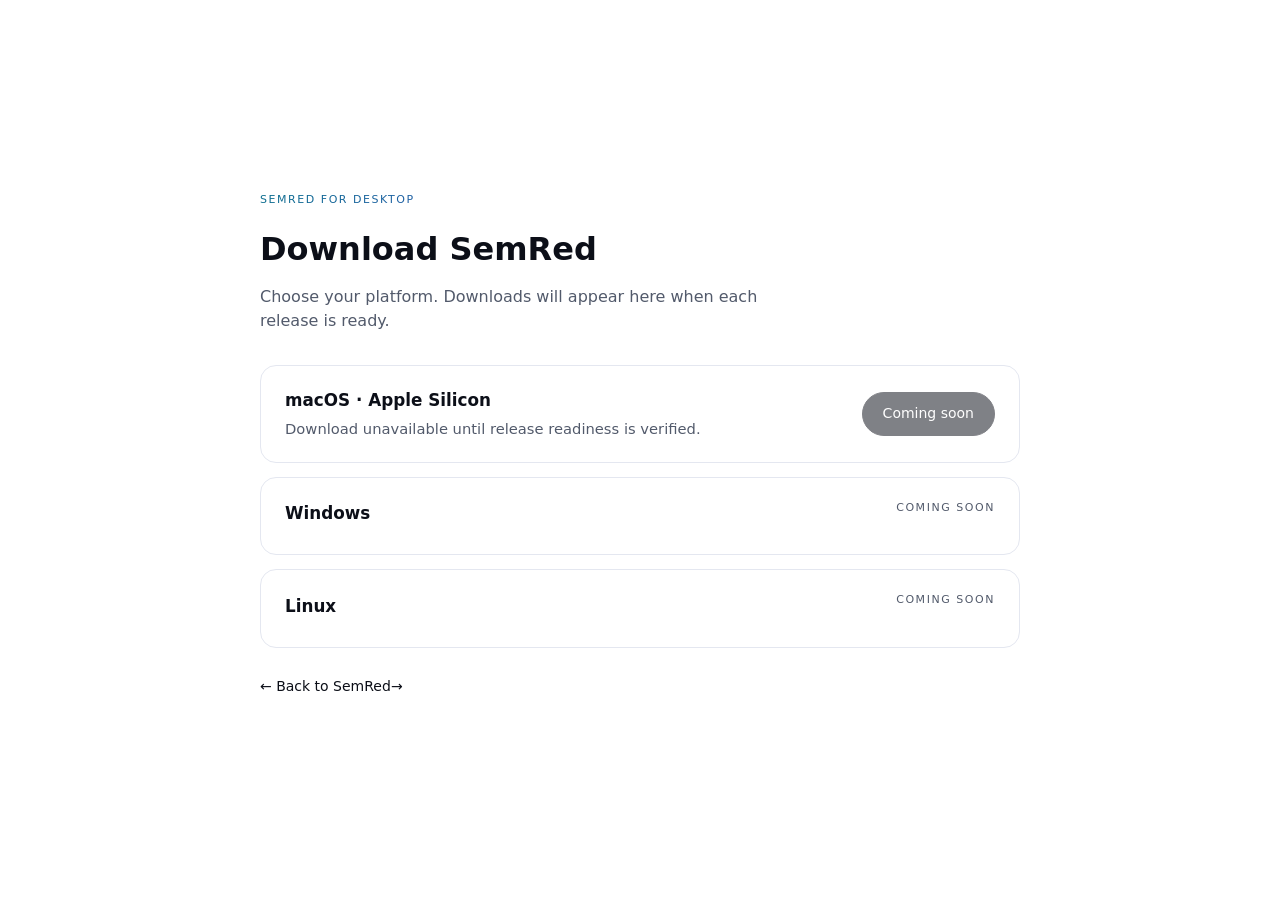
==== download/index.html @ 147dfde0 "site: publish SemRed marketing website" ====
<!DOCTYPE html>
<html lang="en">
<head>
  <meta charset="UTF-8" />
  <meta name="viewport" content="width=device-width, initial-scale=1.0" />
  <meta name="color-scheme" content="light dark" />
  <title>Download SemRed</title>
  <link href="../app.css?v=contour-2" rel="stylesheet" />
  <link href="../styles.css?v=contour-2" rel="stylesheet" />
  <link href="../motion.css?v=contour-1" rel="stylesheet" />
  <style>
    .download-main { min-height: 100vh; display: grid; place-items: center; padding: 64px 24px; }
    .download-wrap { width: min(100%, 760px); }
    .download-heading { margin-bottom: 32px; }
    .download-heading h1 { margin: 10px 0 12px; }
    .download-heading p { max-width: 560px; color: var(--mkt-text-muted); }
    .download-options { display: grid; gap: 14px; }
    .download-option { display: flex; align-items: center; justify-content: space-between; gap: 24px; padding: 22px 24px; border: 1px solid var(--mkt-border); border-radius: 16px; background: var(--mkt-surface); }
    .download-option h2 { margin: 0 0 5px; font-size: 1.05rem; }
    .download-option p { margin: 0; color: var(--mkt-text-muted); font-size: .92rem; }
    .download-option .btn-primary { flex: 0 0 auto; }
    .download-option .btn-primary:disabled { opacity: .52; cursor: not-allowed; transform: none; }
    .download-back { display: inline-block; margin-top: 28px; }
    @media (max-width: 560px) { .download-option { align-items: flex-start; flex-direction: column; gap: 16px; } }
  </style>
</head>
<body class="mkt">
  <main class="download-main">
    <div class="download-wrap">
      <header class="download-heading">
        <span class="eyebrow eyebrow-accent">SemRed for desktop</span>
        <h1>Download SemRed</h1>
        <p>Choose your platform. Downloads will appear here when each release is ready.</p>
      </header>
      <section class="download-options" aria-label="Available platforms">
        <article class="download-option">
          <div><h2>macOS · Apple Silicon</h2><p>Download unavailable until release readiness is verified.</p></div>
          <button class="btn-primary" type="button" disabled aria-disabled="true">Coming soon</button>
        </article>
        <article class="download-option">
          <div><h2>Windows</h2></div>
          <span class="eyebrow">Coming soon</span>
        </article>
        <article class="download-option">
          <div><h2>Linux</h2></div>
          <span class="eyebrow">Coming soon</span>
        </article>
      </section>
      <a class="download-back arrow-link" href="../">← Back to SemRed</a>
    </div>
  </main>
</body>
</html>
---- app.css ----
/* Semred shared foundation. Color literals belong only in these two token blocks. */
:root {
  color-scheme: light;
  --color-bg: #f6f7fb;
  --color-surface: #ffffff;
  --color-surface-muted: #f1f2f8;
  --color-surface-hover: #e8ebf3;
  --color-text: #171a24;
  --color-text-muted: #575f70;
  --color-border: #dadde8;
  --color-border-strong: #8890a1;
  --color-action: #14161f;
  --color-action-hover: #2c3140;
  --color-on-action: #ffffff;
  --color-solid-white: #fff;
  --color-focus: #2f55a6;
  --color-selection-bg: #e3ecfa;
  --color-clear: transparent;
  --color-overlay: rgb(17 20 25 / 55%);
  --layout-page-shadow: 0 5px 24px rgb(23 32 51 / 15%);
  --layout-placeholder-shadow: 0 1px 2px rgb(15 23 42 / 12%);
  --layout-selection-bg: rgb(47 85 166 / 20%);

  /* Brand red is reserved for the logo; red tones below mark sensitive/replaced text. */
  --color-brand-red: #e50914;
  --color-sensitive-text: #a31525;
  --color-sensitive-bg: #fff0f1;
  --color-sensitive-border: #e3a3ab;
  --color-redacted-text: #962737;
  --color-redacted-bg: #fbecef;
  --color-redacted-border: #d9a1ab;
  --color-safe-text: #216444;
  --color-safe-bg: #edf7f0;
  --color-safe-border: #91b8a0;
  --color-warning-text: #805511;
  --color-warning-bg: #fff5df;
  --color-warning-border: #c6a15e;

  /* Bold but compact entity palette; categories share five related hues. */
  --entity-person-text: #8f1018;
  --entity-person-bg: #ffd6d9;
  --entity-person-border: #d92d3a;
  --entity-place-text: #0b4f9c;
  --entity-place-bg: #cfe3ff;
  --entity-place-border: #2878d4;
  --entity-temporal-text: #7a4300;
  --entity-temporal-bg: #ffecb3;
  --entity-temporal-border: #d99000;
  --entity-health-text: #05603a;
  --entity-health-bg: #c8f0d8;
  --entity-health-border: #159467;
  --entity-identifier-text: #482080;
  --entity-identifier-bg: #e5d5ff;
  --entity-identifier-border: #7541c8;

  /* Inverse tones, shared by the marketing surface and any dark-on-light block. */
  --color-inverse-bg: #08090b;
  --color-inverse-surface: #141518;
  --color-inverse-text: #ffffff;
  --color-inverse-muted: #a1a1aa;
  --color-inverse-border: #2a2b30;
  --color-inverse-redacted: #ffa2ae;

  /* Marketing surface. Follows the resolved theme like every other page. */
  --mkt-bg: #ffffff;
  --mkt-bg-raised: #f6f7fb;
  --mkt-surface: #ffffff;
  --mkt-surface-strong: #eceef6;
  --mkt-surface-hover: #e2e6f1;
  --mkt-action-hover: #2c3140;
  --mkt-text: #0c0f18;
  --mkt-text-muted: #525a6b;
  --mkt-text-faint: #6a7183;
  --mkt-border: #e4e7f0;
  --mkt-border-strong: #b7bfd1;
  --mkt-scrim: rgb(255 255 255 / 78%);
  /* A panel recessed inside a card: darker than its card in both themes. */
  --mkt-inset: #f5f6fb;
  --mkt-redacted: #962737;

  /* Light accents: an aurora over porcelain - lagoon teal into cobalt into
   * orchid. The ink stops stay dark enough to clip into 11px text on white
   * (>=5.5:1); the wash stops stay pale enough to carry --mkt-text.
   * Red stays reserved for sensitive/replaced text. */
  --accent-1: #0d6f8e;
  --accent-2: #3a4cc4;
  --accent-3: #8a3d9b;
  --accent-solid: #3a4cc4;
  --gradient-brand: linear-gradient(135deg, var(--accent-1) 0%, var(--accent-2) 50%, var(--accent-3) 100%);
  --gradient-brand-soft: radial-gradient(ellipse 78% 120% at 0% 0%, #c5e6f7 0%, transparent 62%),
    radial-gradient(ellipse 64% 110% at 100% 4%, #ded0f9 0%, transparent 58%),
    radial-gradient(ellipse 70% 90% at 88% 100%, #f7dcec 0%, transparent 60%),
    linear-gradient(118deg, #e9f4fb 0%, #f1effd 54%, #fbeef3 100%);
  --gradient-frame: radial-gradient(ellipse at 4% 2%, #74d2ea 0%, transparent 62%),
    radial-gradient(ellipse at 98% 98%, #edaadb 0%, transparent 58%),
    linear-gradient(135deg, #9ed3ec 0%, #eceef9 46%, #b79ae6 100%);

  --font-sans: 'Inter', system-ui, -apple-system, BlinkMacSystemFont, 'Segoe UI', sans-serif;
  --font-mono: ui-monospace, SFMono-Regular, Consolas, monospace;
  /* Display serif for the homepage headline only. Gelasio is the closest free
   * match to Robinhood's Martina Plantijn (Klim Type Foundry, licensed); to use
   * the real face, license it, self-host it with @font-face and put it first. */
  --font-display: 'Gelasio', Georgia, 'Times New Roman', serif;
  /* Hierarchy comes from size, not weight: headings stay at 500-600. */
  --text-eyebrow: 0.6875rem;
  --text-xs: 0.75rem;
  --text-sm: 0.875rem;
  --text-base: 1rem;
  --text-lg: 1.25rem;
  --text-xl: 1.5rem;
  --text-title: 1.75rem;
  --text-display: 2.5rem;
  --text-section: clamp(2rem, 4.2vw, 2.75rem);
  --text-hero: clamp(2.375rem, 5.4vw, 3.75rem);
  --text-lead: clamp(1rem, 1.4vw, 1.125rem);
  --line-hero: 1.04;
  --line-tight: 1.25;
  --line-body: 1.5;
  --line-relaxed: 1.65;
  --line-document: 1.7;
  --weight-regular: 400;
  --weight-medium: 500;
  --weight-semibold: 600;
  --weight-bold: 700;
  --tracking-hero: -0.028em;
  --tracking-display: -0.018em;
  --tracking-brand: 0.12em;
  --tracking-label: 0.08em;
  --tracking-eyebrow: 0.14em;

  --space-1: 4px;
  --space-2: 8px;
  --space-3: 12px;
  --space-4: 16px;
  --space-5: 20px;
  --space-6: 24px;
  --space-7: 32px;
  --space-8: 40px;
  --space-9: 48px;
  --space-10: 64px;
  --space-11: 72px;
  --space-12: 96px;
  --space-13: 128px;
  --space-14: clamp(80px, 11vw, 160px);
  --radius-control: 6px;
  --radius-panel: 8px;
  --radius-modal: 12px;
  --radius-card: 18px;
  --radius-frame: 22px;
  --radius-pill: 999px;
  --radius-round: 50%;
  --border-width: 1px;
  --focus-width: 2px;
  --focus-offset: 3px;
  --shadow-panel: 0 1px 2px rgb(17 20 25 / 4%);
  --shadow-popover: 0 8px 24px rgb(17 20 25 / 14%);
  --shadow-modal: 0 16px 48px rgb(17 20 25 / 20%);
  /* Press mechanics shared by every control: a 1px drop with an inner shadow. */
  --shadow-press: inset 0 1px 2px rgb(17 20 25 / 14%);
  --shadow-press-strong: inset 0 2px 3px rgb(0 0 0 / 30%);
  --shadow-raise: 0 1px 2px rgb(17 20 25 / 20%);
  --shadow-home-button: 0 1px 2px rgba(15, 23, 42, .05);
  --shadow-dialog-inset: 0 1px 0 rgb(255 255 255 / 6%) inset;
  --shadow-action-inset: 0 1px 0 rgb(255 255 255 / 12%) inset;
  --shadow-action-rest: 0 1px 2px rgb(17 20 25 / 18%), 0 4px 12px -6px rgb(17 20 25 / 45%);
  --shadow-action-hover: 0 2px 4px rgb(17 20 25 / 18%), 0 8px 18px -8px rgb(17 20 25 / 55%);
  /* Motion layer (motion.css): the four stops the hero frame's shader and the
   * glass card's rotating frame mix, plus the light and shadow they cast. */
  --fx-0: #eceef9;
  --fx-1: #74d2ea;
  --fx-2: #b79ae6;
  --fx-3: #edaadb;
  --fx-highlight: rgb(255 255 255 / 30%);
  --fx-lift: 0 30px 60px -20px rgb(17 20 25 / 35%);
  --fx-hint-shadow: 0 6px 20px rgb(17 20 25 / 10%);
  /* Homepage hero: the Redact files gate's lift, at rest and on hover. */
  --hero-cta-shadow: 0 10px 28px rgb(17 20 25 / 28%);
  --hero-cta-shadow-hover: 0 14px 34px rgb(17 20 25 / 32%);

  --control-height: 44px;
  --control-compact: 32px;
  --nav-width: 208px;
  --document-list-width: 208px;
  --document-list-collapsed-width: 160px;
  --inspector-width: 288px;
  --modal-width: 420px;
  --menu-width: 160px;
  --tooltip-width: 240px;
  --document-input-height: 260px;
  --document-output-height: 120px;
  --document-output-small-height: 60px;
  --switch-width: 44px;
  --switch-height: 24px;
  --switch-thumb: 18px;
  --switch-inset: 3px;
  --switch-travel: 20px;
  --content-width: 640px;
  --hero-text-width: 520px;
  --page-width: 1200px;
  --page-gutter: clamp(20px, 4vw, 40px);
  /* How far a raised band takes to reach the page colour at each of its
     edges. Capped as a share of the band's own height so a short section
     never becomes two facing gradients with no flat middle. */
  --band-fade: min(140px, 26%);
  /* The bleed itself, written once and used by every raised band. A plain
     two-stop ramp leaves a visible crease where it starts, because the eye
     reads the change from flat to sloping, not the slope itself. The three
     interior stops approximate smoothstep, so the gradient eases in and out
     and has no corner at either end. The inner var()s resolve against the
     element, so this follows the theme like any other token. */
  --band-bleed: linear-gradient(
    to bottom,
    var(--mkt-bg) 0,
    color-mix(in srgb, var(--mkt-bg-raised) 16%, var(--mkt-bg)) calc(var(--band-fade) * 0.25),
    color-mix(in srgb, var(--mkt-bg-raised) 50%, var(--mkt-bg)) calc(var(--band-fade) * 0.5),
    color-mix(in srgb, var(--mkt-bg-raised) 84%, var(--mkt-bg)) calc(var(--band-fade) * 0.75),
    var(--mkt-bg-raised) var(--band-fade),
    var(--mkt-bg-raised) calc(100% - var(--band-fade)),
    color-mix(in srgb, var(--mkt-bg-raised) 84%, var(--mkt-bg)) calc(100% - var(--band-fade) * 0.75),
    color-mix(in srgb, var(--mkt-bg-raised) 50%, var(--mkt-bg)) calc(100% - var(--band-fade) * 0.5),
    color-mix(in srgb, var(--mkt-bg-raised) 16%, var(--mkt-bg)) calc(100% - var(--band-fade) * 0.25),
    var(--mkt-bg) 100%
  );
  --measure: 440px;
  --measure-wide: 560px;
  --duration-fast: 150ms;
  --ease-standard: ease;
  /* Theme change. The origin and reach are overwritten per switch by common.js;
   * the mask colours carry opacity only, never a hue. */
  --duration-theme: 760ms;
  --ease-theme: cubic-bezier(0.65, 0, 0.28, 1);
  --theme-origin-x: 50%;
  --theme-origin-y: 50%;
  --theme-reach: 100vmax;
  --theme-feather: 0.16;
  --theme-mask-opaque: #000000;
  --theme-mask-clear: rgb(0 0 0 / 0%);
  --layer-nav: 10;
  --layer-popover: 20;
  --layer-modal: 30;
  --layer-toolbar: 22;
  --drawer-top: 0px;
  --workspace-min-height: 520px;
  --pane-heading-height: 64px;
  --pane-caption-height: 56px;
}

:root[data-theme="dark"] {
  color-scheme: dark;
  --color-bg: #131518;
  --color-surface: #1b1e23;
  --color-surface-muted: #24282e;
  --color-surface-hover: #30363e;
  --color-text: #edeff2;
  --color-text-muted: #adb5c1;
  --color-border: #373e48;
  --color-border-strong: #788493;
  --color-action: #e5e8ec;
  --color-action-hover: #cbd1d9;
  --color-on-action: #15171a;
  --color-focus: #9bbefa;
  --color-selection-bg: #273951;
  --color-overlay: rgb(0 0 0 / 68%);
  --color-sensitive-text: #ffabb5;
  --color-sensitive-bg: #392128;
  --color-sensitive-border: #82505a;
  --color-redacted-text: #ffb7c1;
  --color-redacted-bg: #35232b;
  --color-redacted-border: #805460;
  --color-safe-text: #a0d9b8;
  --color-safe-bg: #1c3027;
  --color-safe-border: #4b7d61;
  --color-warning-text: #ecc580;
  --color-warning-bg: #332c20;
  --color-warning-border: #856b3f;
  --entity-person-text: #ffb4ab;
  --entity-person-bg: #5a2529;
  --entity-person-border: #ff6b6b;
  --entity-place-text: #a8c7ff;
  --entity-place-bg: #183d6b;
  --entity-place-border: #5b9cff;
  --entity-temporal-text: #ffd978;
  --entity-temporal-bg: #584313;
  --entity-temporal-border: #e6aa28;
  --entity-health-text: #91e8b7;
  --entity-health-bg: #164b36;
  --entity-health-border: #38b982;
  --entity-identifier-text: #d7baff;
  --entity-identifier-bg: #40266b;
  --entity-identifier-border: #a777ff;
  --color-inverse-bg: #08090b;
  --color-inverse-surface: #141518;
  --color-inverse-border: #2a2b30;
  --mkt-bg: #000000;
  --mkt-bg-raised: #0a0b0d;
  --mkt-surface: #141518;
  --mkt-surface-strong: #1c1d21;
  --mkt-surface-hover: #26272c;
  --mkt-action-hover: #d4d4d8;
  --mkt-text: #ffffff;
  --mkt-text-muted: #a1a1aa;
  --mkt-text-faint: #86868c;
  --mkt-border: #212227;
  --mkt-border-strong: #33343a;
  --mkt-scrim: rgb(0 0 0 / 72%);
  --mkt-inset: #000000;
  --mkt-redacted: #ffa2ae;
  --accent-1: #b39dff;
  --accent-2: #ff9ecf;
  --accent-3: #7de3e8;
  --accent-solid: #c3aeff;
  --gradient-brand-soft: linear-gradient(135deg, #2a2350 0%, #40263c 50%, #1d3b3e 100%);
  --gradient-frame: linear-gradient(150deg, #b39dff 0%, #ff9ecf 45%, #7de3e8 100%);
  --shadow-panel: none;
  --shadow-popover: 0 8px 24px rgb(0 0 0 / 30%);
  --shadow-modal: 0 16px 48px rgb(0 0 0 / 45%);
  --fx-0: #2a2350;
  --fx-1: #b39dff;
  --fx-2: #ff9ecf;
  --fx-3: #7de3e8;
  --fx-highlight: rgb(255 255 255 / 18%);
  --fx-lift: 0 30px 60px -20px rgb(0 0 0 / 55%);
  --fx-hint-shadow: 0 6px 20px rgb(0 0 0 / 40%);
}

/* Base and text */
*, *::before, *::after {
  box-sizing: border-box;
}
body, h1, h2, h3, h4, p, pre, ul {
  margin: 0;
}
body {
  background: var(--color-bg);
  color: var(--color-text);
  font-family: var(--font-sans);
  font-size: var(--text-base);
  line-height: var(--line-body);
  overflow-wrap: anywhere;
}
a {
  color: inherit;
  text-decoration: none;
}
button, input, textarea, select {
  font: inherit;
}
button, a, input, select, textarea {
  touch-action: manipulation;
}
img, svg {
  max-width: 100%;
}
pre {
  font-family: var(--font-mono);
  white-space: pre-wrap;
  overflow-wrap: anywhere;
}
:focus-visible {
  outline: var(--focus-width) solid var(--color-focus);
  outline-offset: var(--focus-offset);
}
::selection {
  background: var(--color-selection-bg);
  color: var(--color-text);
}
.hidden, [hidden] {
  display: none !important;
}
.logo, .sidebar-logo {
  font-weight: var(--weight-bold);
  letter-spacing: var(--tracking-brand);
}
.logo {
  font-size: var(--text-sm);
}
.sidebar-logo {
  font-size: var(--text-lg);
}
.logo-sem {
  color: var(--color-text);
}
.logo-red {
  color: var(--color-brand-red);
}
.form-hint {
  font-size: var(--text-xs);
  color: var(--color-text-muted);
}

/* Shared buttons: no movement or glowing hover. */
.btn-primary, .btn-secondary, .danger-btn, .nav-cta, .auth-provider, .modal-close,
.sidebar-toggle-btn {
  display: inline-flex;
  align-items: center;
  justify-content: center;
  gap: var(--space-2);
  min-height: var(--control-height);
  max-width: 100%;
  padding: var(--space-2) var(--space-4);
  border: var(--border-width) solid var(--color-border-strong);
  border-radius: var(--radius-control);
  background: var(--color-surface);
  color: var(--color-text);
  font-size: var(--text-sm);
  font-weight: var(--weight-medium);
  line-height: var(--line-body);
  text-align: center;
  cursor: pointer;
  transition: background-color var(--duration-fast) var(--ease-standard),
  border-color var(--duration-fast) var(--ease-standard);
}
.btn-primary, .nav-cta {
  background: var(--color-action);
  border-color: var(--color-action);
  color: var(--color-on-action);
}
.btn-primary:hover, .nav-cta:hover {
  background: var(--color-action-hover);
  border-color: var(--color-action-hover);
}
.btn-secondary:hover, .auth-provider:hover, .modal-close:hover, .sidebar-toggle-btn:hover {
  background: var(--color-surface-hover);
}
.danger-btn {
  background: var(--color-surface-muted);
  color: var(--color-text);
  border-color: var(--color-border-strong);
}
.danger-btn:hover {
  background: var(--color-surface-hover);
  border-color: var(--color-text-muted);
}
button:disabled, input:disabled, select:disabled, textarea:disabled {
  opacity: 0.5;
  cursor: not-allowed;
}
.btn-full, .doc-btn, .auth-btn, .auth-provider, .modal-close {
  width: 100%;
}
.btn-full {
  margin-top: var(--space-4);
}

/* Shared controls */
input:not([type="checkbox"]):not([type="radio"]), textarea, select {
  min-width: 0;
  max-width: 100%;
  min-height: var(--control-height);
  padding: var(--space-2) var(--space-3);
  border: var(--border-width) solid var(--color-border-strong);
  border-radius: var(--radius-control);
  background: var(--color-surface);
  color: var(--color-text);
  font-size: var(--text-base);
  line-height: var(--line-body);
}
textarea {
  width: 100%;
  resize: vertical;
}
input::placeholder, textarea::placeholder {
  color: var(--color-text-muted);
  opacity: 1;
}
input:read-only:not([type="checkbox"]):not([type="radio"]):not([type="file"]), textarea:read-only {
  background: var(--color-surface-muted);
}
input[type="checkbox"], input[type="radio"] {
  accent-color: var(--color-action);
}
input[type="file"] {
  width: 100%;
}
input::file-selector-button {
  border: var(--border-width) solid var(--color-border);
  border-radius: var(--radius-control);
  padding: var(--space-1) var(--space-2);
  margin-right: var(--space-2);
  background: var(--color-surface-muted);
  color: var(--color-text);
  font: inherit;
  cursor: pointer;
}
label {
  font-size: var(--text-sm);
  font-weight: var(--weight-medium);
}

/* Shared panels and cards */
.app-section, .card, .project-card, .project-row, .usage-card, .doc-workspace, .doc-list, .auth-card {
  min-width: 0;
  border: var(--border-width) solid var(--color-border);
  border-radius: var(--radius-panel);
  background: var(--color-surface);
  color: var(--color-text);
  box-shadow: var(--shadow-panel);
}
/* Content cards take the softer marketing radius; dense workspace panes keep 8px. */
.app-section, .card, .project-card, .project-row, .usage-card, .auth-card {
  border-radius: var(--radius-card);
}
.app-section {
  position: relative;
  margin-bottom: var(--space-6);
  padding: var(--space-7);
}
.card, .project-card, .project-row, .usage-card {
  padding: var(--space-6);
}
.section-title {
  font-size: var(--text-xl);
  font-weight: var(--weight-medium);
  letter-spacing: var(--tracking-display);
  margin-bottom: var(--space-5);
}
.card h3, .project-card h3, .project-info h3 {
  font-size: var(--text-lg);
  font-weight: var(--weight-medium);
  letter-spacing: var(--tracking-display);
  margin-bottom: var(--space-3);
}
.card p, .project-card p, .project-info p, .usage-label {
  color: var(--color-text-muted);
  font-size: var(--text-sm);
  line-height: var(--line-relaxed);
}
.project-row {
  display: block;
  margin-bottom: var(--space-5);
}
.project-row:hover, .project-card:hover {
  background: var(--color-surface-muted);
  border-color: var(--color-border-strong);
}
.usage-card {
  text-align: center;
}
.usage-label {
  display: block;
  margin-bottom: var(--space-3);
  font-size: var(--text-eyebrow);
  text-transform: uppercase;
  letter-spacing: var(--tracking-eyebrow);
}
.usage-period {
  display: block;
  margin-top: var(--space-1);
  font-size: var(--text-xs);
  font-weight: var(--weight-regular);
  letter-spacing: normal;
  text-transform: none;
}
.usage-value {
  font-size: var(--text-display);
  font-weight: var(--weight-medium);
  line-height: var(--line-hero);
  letter-spacing: var(--tracking-display);
  font-variant-numeric: tabular-nums;
}
.project-grid, .usage-grid {
  display: grid;
  grid-template-columns: repeat(3, minmax(0, 1fr));
  gap: var(--space-6);
}
.project-list {
  display: flex;
  flex-direction: column;
  gap: var(--space-4);
}

/* Shared modal structure; existing IDs and open/close classes remain supported. */
.modal {
  position: fixed;
  inset: 0;
  padding: var(--space-4);
  background: var(--color-overlay);
  display: flex;
  justify-content: center;
  align-items: center;
  z-index: var(--layer-modal);
}
.modal-content {
  display: flex;
  flex-direction: column;
  gap: var(--space-3);
  width: var(--modal-width);
  max-width: 100%;
  max-height: calc(100dvh - var(--space-7));
  overflow-y: auto;
  padding: var(--space-6);
  background: var(--color-surface);
  color: var(--color-text);
  border: var(--border-width) solid var(--color-border);
  border-radius: var(--radius-modal);
  box-shadow: var(--shadow-modal);
  text-align: left;
}
.modal-content h2, .modal-content h3 {
  font-size: var(--text-lg);
}
.modal-content p {
  color: var(--color-text-muted);
  font-size: var(--text-sm);
}
.modal-content input, .modal-content textarea {
  width: 100%;
}
.modal-content textarea {
  min-height: var(--document-output-height);
}
.modal-actions {
  display: flex;
  justify-content: flex-end;
  flex-wrap: wrap;
  gap: var(--space-2);
  margin-top: var(--space-2);
}
.modal-btn {
  width: 100%;
}

/* Existing application navigation and page layouts */
.app-body {
  display: flex;
  min-height: 100dvh;
}
.sidebar {
  flex: 0 0 var(--nav-width);
  width: var(--nav-width);
  background: var(--color-surface);
  border-right: var(--border-width) solid var(--color-border);
  padding: var(--space-6) var(--space-4);
  display: flex;
  flex-direction: column;
  gap: var(--space-7);
}
.sidebar-nav {
  display: flex;
  flex-direction: column;
  gap: var(--space-2);
}
.sidebar-link {
  display: flex;
  align-items: center;
  min-height: var(--control-height);
  padding: var(--space-2) var(--space-3);
  border-radius: var(--radius-control);
  font-size: var(--text-sm);
  color: var(--color-text-muted);
}
.sidebar-link:hover {
  color: var(--color-text);
  background: var(--color-surface-muted);
}
.sidebar-home {
  display: inline-flex;
  align-items: center;
  gap: var(--space-2);
  margin-top: calc(-1 * var(--space-5));
  font-size: var(--text-sm);
  color: var(--color-text-muted);
}
.sidebar-home:hover {
  color: var(--color-text);
}
.sidebar-link.active {
  color: var(--color-text);
  background: var(--color-surface-hover);
  font-weight: var(--weight-semibold);
}
.app-main {
  flex: 1;
  min-width: 0;
  padding: var(--space-8) var(--space-7) var(--space-10);
}
.app-topbar {
  display: flex;
  flex-wrap: wrap;
  justify-content: space-between;
  align-items: center;
  gap: var(--space-4);
  margin-bottom: var(--space-8);
  padding-bottom: var(--space-6);
  border-bottom: var(--border-width) solid var(--color-border);
}
.account-id-card {
  display: flex;
  align-items: center;
  justify-content: space-between;
  gap: var(--space-5);
  max-width: 46rem;
  padding: var(--space-4);
  border: var(--border-width) solid var(--color-border);
  border-radius: var(--radius-panel);
  background: var(--color-surface-muted);
}
.account-id-card h3 {
  margin: 0 0 var(--space-1);
  font-size: var(--text-base);
  font-weight: var(--weight-semibold);
}
.account-id-card .form-hint {
  margin: 0 0 var(--space-2);
}
.account-id-value {
  display: block;
  overflow-wrap: anywhere;
  color: var(--color-text);
  font-size: var(--text-xs);
  user-select: all;
}
.account-id-card #accountIdStatus:empty {
  display: none;
}
.account-main > .account-section {
  max-width: 56rem;
}
.account-section-intro {
  margin: calc(-1 * var(--space-3)) 0 var(--space-5);
  color: var(--color-text-muted);
  font-size: var(--text-sm);
}
.account-profile-form {
  display: grid;
  gap: var(--space-2);
  max-width: 42rem;
}
.account-profile-row {
  display: flex;
  align-items: center;
  gap: var(--space-3);
}
.account-profile-row input {
  flex: 1;
  min-width: 0;
}
.account-profile-form .form-hint {
  margin: 0;
}
.account-identity-copy {
  min-width: 0;
}
.app-title {
  min-width: 0;
  font-size: var(--text-display);
  font-weight: var(--weight-medium);
  line-height: var(--line-hero);
  letter-spacing: var(--tracking-hero);
}
.user-avatar {
  width: var(--control-height);
  height: var(--control-height);
  border-radius: var(--radius-round);
  background: var(--color-surface-hover);
  color: var(--color-text);
  display: flex;
  align-items: center;
  justify-content: center;
  font-weight: var(--weight-semibold);
}
.project-header-actions {
  display: flex;
  flex-wrap: wrap;
  gap: var(--space-3);
}
.project-title-editable {
  padding: var(--space-1);
  border-radius: var(--radius-control);
}
.project-title-editable:hover {
  background: var(--color-surface-muted);
  cursor: text;
}
.project-title-editable.editing {
  background: var(--color-surface);
  outline: var(--focus-width) solid var(--color-focus);
}

/* Document workspace: source + result, with two independently collapsible side panes. */
.workspace-main {
  height: 100dvh;
  display: flex;
  flex-direction: column;
  gap: var(--space-4);
  padding: var(--space-6);
  overflow: hidden;
  transition: gap .3s cubic-bezier(.22,1,.36,1), padding .3s cubic-bezier(.22,1,.36,1);
}
.workspace-header, .workspace-toolbar, .toolbar-context, .toolbar-actions, .pane-heading {
  display: flex;
  align-items: center;
  gap: var(--space-3);
}
.workspace-header {
  justify-content: space-between;
  flex-wrap: wrap;
  max-height: 10rem;
  overflow: hidden;
  transition: max-height .3s cubic-bezier(.22,1,.36,1), min-height .3s cubic-bezier(.22,1,.36,1),
    opacity .3s cubic-bezier(.22,1,.36,1), transform .3s cubic-bezier(.22,1,.36,1),
    margin .3s cubic-bezier(.22,1,.36,1), padding .3s cubic-bezier(.22,1,.36,1),
    border-width .3s cubic-bezier(.22,1,.36,1);
}
.workspace-heading {
  min-width: 0;
}
.workspace-back {
  font-size: var(--text-xs);
  color: var(--color-text-muted);
}
.eyebrow {
  font-size: var(--text-eyebrow);
  font-weight: var(--weight-medium);
  text-transform: uppercase;
  letter-spacing: var(--tracking-eyebrow);
  color: var(--color-text-muted);
}
.workspace-back:hover {
  text-decoration: underline;
}
.workspace-heading .app-title {
  margin-top: var(--space-1);
  font-size: var(--text-xl);
}
.workspace-header .project-header-actions {
  gap: var(--space-2);
  margin-left: auto;
}
.workspace-toolbar {
  position: sticky;
  top: 0;
  z-index: var(--layer-toolbar);
  justify-content: space-between;
  flex-wrap: wrap;
  flex-shrink: 0;
  padding: var(--space-3);
  border: var(--border-width) solid var(--color-border);
  border-radius: var(--radius-panel);
  background: var(--color-surface);
  transition: padding .3s cubic-bezier(.22,1,.36,1), gap .3s cubic-bezier(.22,1,.36,1);
}
.toolbar-context {
  flex-wrap: wrap;
  flex: 1;
}
.toolbar-actions {
  flex-wrap: wrap;
}
.panel-toggles {
  display: flex;
  gap: var(--space-1);
}
.panel-toggles button {
  padding-inline: var(--space-2);
}
.panel-toggles button[aria-expanded="true"] {
  background: var(--color-surface-hover);
}
.rule-context {
  display: flex;
  align-items: center;
  gap: var(--space-2);
  font-size: var(--text-sm);
}
.rule-context .eyebrow {
  text-transform: uppercase;
  letter-spacing: var(--tracking-label);
}
.text-link {
  text-decoration: underline;
  text-underline-offset: var(--space-1);
  color: var(--color-text-muted);
}
.save-status {
  font-size: var(--text-xs);
  color: var(--color-text-muted);
}
.workspace-status {
  font-size: var(--text-sm);
  color: var(--color-text-muted);
  flex-shrink: 0;
  max-height: 3rem;
  overflow: hidden;
  transition: max-height .3s cubic-bezier(.22,1,.36,1), min-height .3s cubic-bezier(.22,1,.36,1),
    opacity .3s cubic-bezier(.22,1,.36,1), transform .3s cubic-bezier(.22,1,.36,1),
    margin .3s cubic-bezier(.22,1,.36,1), padding .3s cubic-bezier(.22,1,.36,1),
    border-width .3s cubic-bezier(.22,1,.36,1);
}

.sanitize-progress { max-height: 8rem; overflow: hidden; margin: 0 0 1rem; padding: .75rem 1rem; border: 1px solid var(--color-border); border-radius: .75rem; background: var(--color-surface); transition: max-height .3s cubic-bezier(.22,1,.36,1), opacity .3s cubic-bezier(.22,1,.36,1), transform .3s cubic-bezier(.22,1,.36,1), margin .3s cubic-bezier(.22,1,.36,1), padding .3s cubic-bezier(.22,1,.36,1), border-width .3s cubic-bezier(.22,1,.36,1); }
.progress-heading { display: flex; justify-content: space-between; gap: 1rem; font-size: .82rem; color: var(--color-text); }
.progress-track { height: .45rem; margin-top: .55rem; overflow: hidden; border-radius: 999px; background: var(--color-surface-muted); }
.progress-track span { display: block; width: 0; height: 100%; border-radius: inherit; background: var(--gradient-brand); transition: width .35s ease; }
.progress-note { margin: .45rem 0 0; font-size: .72rem; color: var(--color-text-muted); }


/* A deliberate scroll gesture tucks context away with a weighted, eased snap. */
.workspace-focus-mode .workspace-header,
.workspace-focus-mode .workspace-status:not(.focus-status-visible),
.workspace-focus-mode .run-activity {
  max-height: 0;
  min-height: 0;
  margin-block: 0;
  padding: 0;
  border-width: 0;
  opacity: 0;
  transform: translateY(-.65rem);
  pointer-events: none;
}
.workspace-focus-mode .workspace-toolbar {
  gap: var(--space-2);
  padding-block: var(--space-2);
}
.workspace-focus-mode .workspace-main {
  gap: var(--space-2);
  padding-block: var(--space-3);
}
.workspace-focus-mode .workspace-shell {
  margin-top: 0;
  gap: 0;
}
.workspace-focus-mode .doc-list,
.workspace-focus-mode .inspector {
  flex-basis: 0;
  width: 0;
  min-width: 0;
  max-width: 0;
  min-height: 0;
  padding: 0;
  border-width: 0;
  opacity: 0;
  transform: translate3d(-.5rem, 0, 0);
  overflow: hidden;
  pointer-events: none;
}
.workspace-focus-mode .inspector {
  transform: translate3d(.5rem, 0, 0);
}
.doc-list,
.inspector {
  transition: flex-basis .3s cubic-bezier(.22,1,.36,1), width .3s cubic-bezier(.22,1,.36,1),
    min-width .3s cubic-bezier(.22,1,.36,1), padding .3s cubic-bezier(.22,1,.36,1),
    border-width .3s cubic-bezier(.22,1,.36,1), opacity .3s cubic-bezier(.22,1,.36,1),
    transform .3s cubic-bezier(.22,1,.36,1);
}
.workspace-shell {
  transition: gap .3s cubic-bezier(.22,1,.36,1);
}
@media (max-width: 900px) {
  .workspace-focus-mode .document-text,
  .workspace-focus-mode textarea.document-text {
    height: 76dvh;
    max-height: 76dvh;
  }
}
.focus-workspace-btn {
  white-space: nowrap;
  min-inline-size: 9rem;
}
.focus-workspace-control {
  position: relative;
  flex: 0 0 auto;
}
.workspace-scroll-help {
  flex: 0 0 auto;
  margin: 0;
  padding-inline: var(--space-1);
  color: var(--color-text-muted);
  font-size: var(--text-xs);
  line-height: 1.5;
}
.focus-view-hint {
  position: absolute;
  top: calc(100% + var(--space-2));
  right: 0;
  z-index: var(--layer-toolbar);
  display: flex;
  align-items: flex-start;
  gap: var(--space-2);
  width: min(19rem, calc(100vw - var(--space-8)));
  padding: var(--space-3);
  border: var(--border-width) solid var(--color-border-strong);
  border-radius: var(--radius-panel);
  background: var(--color-surface);
  box-shadow: var(--shadow-panel);
  color: var(--color-text);
  font-size: var(--text-xs);
  line-height: 1.5;
}
.focus-view-hint p {
  flex: 1;
  margin: 0;
}
.focus-view-hint .icon-button {
  flex: 0 0 auto;
}
body:has(.tour-live-layer:not([hidden])) .focus-view-hint {
  display: none;
}
.workspace-focus-mode .workspace-status.focus-status-visible {
  max-height: none;
  overflow: visible;
  opacity: 1;
  transform: none;
  font-size: var(--text-xs);
  overflow-wrap: anywhere;
  transition: none;
}
@media (max-width: 900px) {
  .focus-view-hint {
    position: static;
    width: 100%;
    margin-top: var(--space-2);
  }
  .focus-workspace-control:has(.focus-view-hint:not(.hidden)) {
    grid-column: 1 / -1;
  }
}

.similarity-label {
  display: inline-flex;
  align-items: center;
  gap: .35rem;
}
.metric-help-wrap {
  position: relative;
  display: inline-flex;
  align-items: center;
}
.metric-help {
  display: inline-grid;
  place-items: center;
  width: 1.05rem;
  height: 1.05rem;
  min-height: 1.05rem;
  padding: 0;
  border: 1px solid var(--color-border-strong);
  border-radius: 50%;
  background: var(--color-surface);
  color: var(--color-text-muted);
  font: inherit;
  font-size: .68rem;
  line-height: 1;
  cursor: help;
}
.metric-help-popover {
  position: fixed;
  z-index: var(--layer-popover);
  right: 1rem;
  bottom: 1rem;
  width: min(18rem, calc(100vw - 2rem));
  padding: .65rem .75rem;
  border: 1px solid var(--color-border-strong);
  border-radius: var(--radius-control);
  background: var(--color-surface);
  color: var(--color-text);
  box-shadow: var(--shadow-popover);
  font-size: var(--text-xs);
  font-weight: var(--weight-regular);
  line-height: 1.45;
  visibility: hidden;
  opacity: 0;
  transform: translateY(.25rem);
  transition: opacity .14s ease, transform .14s ease, visibility 0s linear .14s;
  pointer-events: none;
}
.metric-help:hover + .metric-help-popover,
.metric-help:focus + .metric-help-popover {
  visibility: visible;
  opacity: 1;
  transform: translateY(0);
  transition-delay: 0s;
}
@media (prefers-reduced-motion: reduce) {
  .workspace-header, .workspace-status, .sanitize-progress,
  .metric-help-popover {
    transition-duration: .01ms;
  }
}
.is-warning, .modal-error {
  color: var(--color-warning-text);
}
.workspace-shell {
  display: flex;
  gap: var(--space-4);
  flex: 1;
  min-height: 0;
  position: relative;
  isolation: isolate;
}
.doc-list, .inspector {
  flex: 0 0 var(--document-list-width);
  width: var(--document-list-width);
  display: flex;
  flex-direction: column;
  min-height: 0;
  padding: var(--space-4);
  border: var(--border-width) solid var(--color-border);
  border-radius: var(--radius-panel);
  background: var(--color-surface);
}
.inspector {
  flex-basis: var(--inspector-width);
  width: var(--inspector-width);
  gap: var(--space-2);
}
.pane-heading {
  justify-content: space-between;
  flex-shrink: 0;
}
.pane-heading h2 {
  font-size: var(--text-sm);
  font-weight: var(--weight-semibold);
}
.count-badge {
  display: inline-block;
  font-size: var(--text-xs);
  color: var(--color-text-muted);
  font-variant-numeric: tabular-nums;
  margin-left: var(--space-1);
}
.icon-button, .text-button {
  border: none;
  border-radius: var(--radius-control);
  background: var(--color-clear);
  color: var(--color-text-muted);
  min-height: var(--control-compact);
  cursor: pointer;
}
.icon-button {
  flex-shrink: 0;
  width: var(--control-compact);
  font-size: var(--text-lg);
}
.text-button {
  font-size: var(--text-xs);
  padding: var(--space-1) var(--space-2);
}
.icon-button:hover, .text-button:hover {
  background: var(--color-surface-hover);
  color: var(--color-text);
}
.doc-subtitle {
  font-size: var(--text-xs);
  color: var(--color-text-muted);
  margin-block: var(--space-2);
  max-height: 5em;
  overflow: auto;
}
#docList {
  overflow-y: auto;
  min-height: 0;
  flex: 1;
  padding: var(--space-1);
  margin-inline: calc(-1 * var(--space-1));
}
.doc-item {
  position: relative;
  margin-bottom: var(--space-2);
  border: var(--border-width) solid var(--color-border);
  border-radius: var(--radius-control);
}
.doc-item.active {
  border-color: var(--color-focus);
  background: var(--color-selection-bg);
}
.doc-open {
  display: block;
  text-align: left;
  width: 100%;
  min-width: 0;
  background: var(--color-clear);
  border: none;
  color: var(--color-text);
  padding: var(--space-3);
  padding-right: var(--space-8);
  cursor: pointer;
  border-radius: var(--radius-control);
  overflow-wrap: anywhere;
}
.doc-open:hover {
  background: var(--color-surface-hover);
}
.doc-item-name {
  display: block;
  font-size: var(--text-sm);
  font-weight: var(--weight-medium);
}
.doc-item-meta {
  display: block;
  margin-top: var(--space-1);
  font-size: var(--text-xs);
  color: var(--color-text-muted);
}
.doc-actions-btn {
  position: absolute;
  top: var(--space-1);
  right: var(--space-1);
  width: var(--control-compact);
  height: var(--control-compact);
  border: none;
  border-radius: var(--radius-control);
  background: var(--color-clear);
  color: var(--color-text-muted);
  font-size: var(--text-lg);
  cursor: pointer;
}
.doc-actions-menu {
  padding: var(--space-1);
  border-top: var(--border-width) solid var(--color-border);
}
.doc-actions-item {
  display: block;
  width: 100%;
  padding: var(--space-2);
  border: none;
  border-radius: var(--radius-control);
  background: var(--color-clear);
  color: var(--color-text);
  text-align: left;
  font-size: var(--text-sm);
  cursor: pointer;
}
.doc-actions-item:hover, .doc-actions-btn:hover {
  background: var(--color-surface-hover);
}
.doc-actions-item.danger {
  border-top: var(--border-width) solid var(--color-border);
}
.doc-workspace {
  flex: 1;
  min-width: 0;
  display: flex;
  flex-direction: column;
  min-height: 0;
  border: none;
  padding: 0;
  background: var(--color-clear);
  box-shadow: none;
}
.doc-panels {
  display: grid;
  grid-template-columns: repeat(2, minmax(0, 1fr));
  gap: var(--space-3);
  flex: 1;
  min-height: 0;
}
.page-layout-panel { flex: 1; min-height: 0; display: flex; flex-direction: column; border: var(--border-width) solid var(--color-border); border-radius: var(--radius-panel); background: var(--color-surface); overflow: hidden; }
.page-layout-toolbar { display:flex; align-items:center; justify-content:space-between; gap:1rem; flex-wrap:wrap; padding:.75rem 1rem; border-bottom:1px solid var(--color-border); }
.page-layout-toolbar h2 { margin:0; font-size:var(--text-md); }
.page-layout-toolbar p { margin:.2rem 0 0; color:var(--color-text-muted); font-size:var(--text-xs); }
.layout-page-viewport { flex:1; min-height:0; overflow:auto; padding:1.25rem; background:var(--color-surface-muted); }
.layout-pages { display:flex; flex-direction:column; align-items:center; gap:1.25rem; min-width:100%; }
.layout-sheet { display:flex; flex-direction:column; align-items:center; gap:.35rem; width:max-content; max-width:none; }
.layout-sheet-label { align-self:flex-start; color:var(--color-text-muted); font-size:var(--text-xs); line-height:1.3; }
.layout-page-placeholder { min-width:16rem; min-height:18rem; display:grid; place-items:center; color:var(--color-text-muted); background:var(--color-surface); border:var(--border-width) solid var(--color-border); border-radius:var(--radius-panel); }
.layout-page { position:relative; width:max-content; max-width:none; margin:0; background:var(--color-surface); box-shadow:var(--layout-page-shadow); line-height:0; }
.layout-page img { display:block; max-width:none; width:100%; height:auto; user-select:none; -webkit-user-drag:none; }
.layout-redaction-layer { position:absolute; inset:0; pointer-events:none; }
.layout-entity-placeholder { position:absolute; display:flex; align-items:center; box-sizing:border-box; min-width:2.2rem; padding:.08rem .22rem; color:var(--entity-color); background:var(--entity-bg); border:1px solid var(--entity-border); border-radius:.25rem; font:600 clamp(6px, .62vw, 10px)/1.1 var(--font-mono); letter-spacing:-.02em; white-space:nowrap; overflow:visible; text-overflow:clip; pointer-events:auto; cursor:pointer; z-index:2; box-shadow:var(--layout-placeholder-shadow); }
.layout-original-tooltip { position:absolute; z-index:4; max-width:min(24rem, 90%); padding:.3rem .5rem; border:var(--border-width) solid var(--color-border-strong); border-radius:.35rem; background:var(--color-surface); color:var(--color-text); box-shadow:var(--layout-page-shadow); font:500 var(--text-xs)/1.35 var(--font-sans); white-space:normal; overflow-wrap:anywhere; pointer-events:none; }
.layout-entity-placeholder:hover { outline:2px solid var(--entity-person-border); outline-offset:1px; }
.layout-entity-placeholder.is-selected { outline:3px solid var(--entity-person-border); outline-offset:1px; }
.layout-drag-select { position:absolute; border:2px solid var(--color-focus); background:var(--layout-selection-bg); pointer-events:none; z-index:2; }
.page-layout-panel .result-warning { margin:.5rem 1rem 0; }
.doc-panel {
  scroll-margin-top: var(--drawer-top);
  display: flex;
  flex-direction: column;
  min-width: 0;
  min-height: 0;
  border: var(--border-width) solid var(--color-border);
  border-radius: var(--radius-panel);
  background: var(--color-surface);
  overflow: hidden;
}
.doc-panel .pane-heading {
  min-height: var(--pane-heading-height);
  padding: var(--space-3) var(--space-4) 0;
  flex-wrap: wrap;
}
.pane-caption {
  font-size: var(--text-xs);
  color: var(--color-text-muted);
}
.doc-panel > .pane-caption {
  min-height: var(--pane-caption-height);
  padding: var(--space-2) var(--space-4) var(--space-3);
  border-bottom: var(--border-width) solid var(--color-border);
}
.manual-redaction-tools {
  display: flex;
  align-items: center;
  flex-wrap: wrap;
  gap: var(--space-2);
  padding: var(--space-2) var(--space-4);
  border-bottom: var(--border-width) solid var(--color-border);
  background: var(--color-surface-muted);
  color: var(--color-text-muted);
  font-size: var(--text-xs);
}
.manual-redaction-tools > span { flex: 1 1 12rem; }
.manual-redaction-tools select { min-width: 9rem; }
.manual-redaction-tools button { min-height: var(--control-compact); padding-block: var(--space-1); font-size: var(--text-xs); }
.document-text, textarea.document-text {
  flex: 1;
  min-height: 0;
  width: 100%;
  max-width: 100%;
  margin: 0;
  border: none;
  border-radius: 0;
  resize: none;
  padding: var(--space-4);
  background: var(--color-surface);
  color: var(--color-text);
  font-family: var(--font-sans);
  font-size: var(--text-base);
  line-height: var(--line-document);
  white-space: pre-wrap;
  overflow-wrap: anywhere;
  overflow-y: auto;
  scrollbar-gutter: stable;
}
.document-text:focus-visible {
  outline-offset: calc(-1 * var(--focus-width));
}
.view-tabs {
  display: flex;
  border: var(--border-width) solid var(--color-border);
  border-radius: var(--radius-control);
  padding: var(--space-1);
  gap: var(--space-1);
}
.view-tabs button {
  min-height: var(--control-compact);
  padding: var(--space-1) var(--space-2);
  border: none;
  border-radius: var(--radius-control);
  background: var(--color-clear);
  color: var(--color-text-muted);
  cursor: pointer;
  font-size: var(--text-xs);
}
.view-tabs button[aria-selected="true"] {
  background: var(--color-surface-hover);
  color: var(--color-text);
  font-weight: var(--weight-semibold);
}
.result-warning {
  color: var(--color-warning-text);
  background: var(--color-warning-bg);
  border-bottom: var(--border-width) solid var(--color-warning-border);
  font-size: var(--text-xs);
  padding: var(--space-3) var(--space-4);
  max-height: 10em;
  overflow: auto;
}
.diff-legend {
  display: flex;
  flex-wrap: wrap;
  gap: var(--space-2);
  padding: var(--space-2) var(--space-4);
  font-size: var(--text-xs);
  color: var(--color-text-muted);
  border-bottom: var(--border-width) solid var(--color-border);
}
.diff-legend s {
  color: var(--color-sensitive-text);
}
.diff-legend u {
  color: var(--color-redacted-text);
}
.source-entity, .diff-delete {
  color: var(--color-sensitive-text);
  background: var(--color-sensitive-bg);
}
.entity-pill, .diff-insert {
  color: var(--color-redacted-text);
  background: var(--color-redacted-bg);
}
.entity-pill {
  display: inline;
  border: var(--border-width) solid var(--color-redacted-border);
  border-radius: var(--radius-control);
  padding-inline: var(--space-1);
  font: inherit;
  white-space: normal;
  overflow-wrap: anywhere;
  position: relative;
}
.entity-type-person { --entity-color: var(--entity-person-text); --entity-bg: var(--entity-person-bg); --entity-border: var(--entity-person-border); }
.entity-type-organization, .entity-type-location, .entity-type-address { --entity-color: var(--entity-place-text); --entity-bg: var(--entity-place-bg); --entity-border: var(--entity-place-border); }
.entity-type-date, .entity-type-time, .entity-type-duration, .entity-type-age { --entity-color: var(--entity-temporal-text); --entity-bg: var(--entity-temporal-bg); --entity-border: var(--entity-temporal-border); }
.entity-type-medical_condition, .entity-type-medication, .entity-type-clinical_test, .entity-type-medical_procedure,
.entity-type-vital_sign, .entity-type-clinical_finding, .entity-type-symptom, .entity-type-diagnosis,
.entity-type-lab_result, .entity-type-family_history, .entity-type-negated_condition { --entity-color: var(--entity-health-text); --entity-bg: var(--entity-health-bg); --entity-border: var(--entity-health-border); }
.entity-type-substance_use { --entity-color: var(--entity-person-text); --entity-bg: var(--entity-person-bg); --entity-border: var(--entity-person-border); }
.entity-type-medical_record_number, .entity-type-email, .entity-type-phone, .entity-type-ssn { --entity-color: var(--entity-identifier-text); --entity-bg: var(--entity-identifier-bg); --entity-border: var(--entity-identifier-border); }
.entity-type-person, .entity-type-organization, .entity-type-location, .entity-type-address,
.entity-type-date, .entity-type-time, .entity-type-duration, .entity-type-age, .entity-type-medical_condition,
.entity-type-medication, .entity-type-clinical_test, .entity-type-medical_procedure, .entity-type-medical_record_number,
.entity-type-email, .entity-type-phone, .entity-type-ssn, .entity-type-vital_sign,
.entity-type-clinical_finding, .entity-type-symptom, .entity-type-diagnosis, .entity-type-lab_result,
.entity-type-family_history, .entity-type-substance_use, .entity-type-negated_condition {
  color: var(--entity-color);
  background: var(--entity-bg);
  border-color: var(--entity-border);
}
.entity-pill[data-original] { cursor: help; }
.layout-entity-placeholder.entity-pill {
  position: absolute;
  display: flex;
  align-items: center;
  padding: .08rem .22rem;
  font: 600 clamp(6px, .62vw, 10px)/1.1 var(--font-mono);
  white-space: nowrap;
  overflow: visible;
  overflow-wrap: normal;
  z-index: 2;
}
.layout-redaction-cover {
  position: absolute;
  box-sizing: border-box;
  background: var(--surface);
  z-index: 1;
  pointer-events: none;
}
.layout-mask-svg {
  position: absolute;
  inset: 0;
  display: block;
  width: 100%;
  height: 100%;
  pointer-events: none;
  z-index: 2;
  overflow: visible;
}
.layout-entity-placeholder.layout-hit-target {
  z-index: 3;
  min-width: 0;
  padding: 0;
  border: 0;
  border-radius: 0;
  background: transparent;
  box-shadow: none;
  opacity: 0;
  overflow: hidden;
  pointer-events: auto;
}
.layout-entity-placeholder.layout-hit-target:hover { outline: 0; }
.layout-entity-placeholder.layout-hit-target:focus-visible {
  opacity: .16;
  outline: 2px solid var(--color-focus);
  outline-offset: 1px;
}
.layout-entity-continuation {
  position: absolute;
  display: flex;
  align-items: center;
  justify-content: center;
  box-sizing: border-box;
  min-width: 1.2rem;
  padding: 0 .2rem;
  color: var(--entity-color);
  background: var(--entity-bg);
  border: 1px solid var(--entity-border);
  border-radius: .25rem;
  font: 700 8px/1 var(--font-mono);
  pointer-events: auto;
  cursor: pointer;
  z-index: 2;
}
.entity-pill[data-original]:hover::after, .entity-pill[data-original]:focus-visible::after {
  content: attr(data-original);
  position: absolute;
  z-index: 5;
  left: 0;
  bottom: calc(100% + .4rem);
  min-width: 12rem;
  max-width: 24rem;
  padding: .45rem .6rem;
  border: 1px solid var(--color-border-strong);
  border-radius: var(--radius-control);
  background: var(--color-action);
  color: var(--color-on-action);
  font: 0.75rem/1.3 var(--font-sans);
  white-space: normal;
  pointer-events: none;
}
.source-entity {
  border-bottom: var(--border-width) solid var(--color-sensitive-border);
}
.diff-delete {
  text-decoration: line-through;
}
.diff-insert {
  text-decoration: underline;
  text-underline-offset: var(--space-1);
}
.document-text .record-selected {
  outline: var(--focus-width) solid var(--color-focus);
  outline-offset: var(--border-width);
  background: var(--color-selection-bg);
  color: var(--color-text);
}
.inspector-intro {
  color: var(--color-text-muted);
  font-size: var(--text-xs);
}
.inspector select {
  width: 100%;
  flex-shrink: 0;
}
.audit-list {
  flex: 1;
  min-height: 0;
  overflow-y: auto;
  padding: var(--space-1);
  margin-inline: calc(-1 * var(--space-1));
}
.audit-empty {
  font-size: var(--text-sm);
  color: var(--color-text-muted);
  padding-block: var(--space-4);
}
.audit-record {
  display: block;
  width: 100%;
  margin-bottom: var(--space-2);
  padding: var(--space-3);
  border: var(--border-width) solid var(--color-border);
  border-radius: var(--radius-control);
  background: var(--color-surface);
  color: var(--color-text);
  text-align: left;
  cursor: pointer;
  overflow-wrap: anywhere;
}
.audit-record-card { margin-bottom: var(--space-2); }
.audit-record-card .audit-record { margin-bottom: 0; border-end-start-radius: 0; border-end-end-radius: 0; }
.restore-redaction {
  width: 100%;
  min-height: 2rem;
  padding: var(--space-1) var(--space-3);
  border: var(--border-width) solid var(--color-border);
  border-top: 0;
  border-radius: 0 0 var(--radius-control) var(--radius-control);
  background: var(--color-surface-muted);
  color: var(--color-text-muted);
  font: inherit;
  font-size: var(--text-xs);
  text-align: left;
  cursor: pointer;
}
.restore-redaction:hover:not(:disabled) { color: var(--color-text); background: var(--color-surface-hover); }
.restore-redaction:disabled { opacity: .55; cursor: not-allowed; }
.audit-record:hover {
  background: var(--color-surface-muted);
}
.audit-record[aria-pressed="true"] {
  border-color: var(--color-focus);
  background: var(--color-selection-bg);
}
.record-type {
  display: block;
  font-size: var(--text-xs);
  color: var(--color-text-muted);
  font-weight: var(--weight-semibold);
}
.record-values {
  display: flex;
  flex-direction: column;
  align-items: flex-start;
  gap: var(--space-1);
  margin-block: var(--space-2);
  font-size: var(--text-sm);
}
.record-original {
  color: var(--color-sensitive-text);
}
.record-arrow {
  color: var(--color-text-muted);
}
.record-reason, .record-location {
  display: block;
  font-size: var(--text-xs);
}
.record-reason {
  color: var(--color-text-muted);
}
.record-location {
  margin-top: var(--space-2);
}
.inspector-footer {
  border-top: var(--border-width) solid var(--color-border);
  padding-top: var(--space-3);
}
.similarity-row {
  display: flex;
  justify-content: space-between;
  gap: var(--space-2);
  font-size: var(--text-xs);
  margin-bottom: var(--space-1);
}
.similarity-row output {
  font-variant-numeric: tabular-nums;
  font-weight: var(--weight-semibold);
}
.export-records-label {
  font-size: var(--text-sm);
  margin-top: var(--space-3);
}
.export-records-label span {
  display: block;
  font-size: var(--text-xs);
  color: var(--color-text-muted);
}
.audit-export-actions {
  display: flex;
  gap: var(--space-2);
  margin-top: var(--space-2);
}
.audit-export-actions button {
  flex: 1;
}
.export-control {
  position: relative;
}
.export-menu {
  position: absolute;
  right: 0;
  top: calc(100% + var(--space-2));
  display: flex;
  flex-direction: column;
  gap: var(--space-2);
  width: var(--menu-width);
  padding: var(--space-3);
  border: var(--border-width) solid var(--color-border);
  border-radius: var(--radius-panel);
  background: var(--color-surface);
  box-shadow: var(--shadow-popover);
  z-index: var(--layer-popover);
}
.export-menu-note {
  margin: 0;
  max-width: 28rem;
  color: var(--color-text-muted);
  font-size: var(--text-xs);
  line-height: 1.45;
}
.export-feedback {
  display: flex;
  flex-direction: column;
  align-items: flex-start;
  gap: var(--space-2);
  padding: var(--space-3);
  border: var(--border-width) solid var(--color-border);
  border-radius: var(--radius-control);
  background: var(--color-surface-muted);
  color: var(--color-text);
  font-size: var(--text-sm);
  line-height: 1.45;
}
.export-feedback.is-error {
  border-color: var(--color-warning-border);
}
.export-ready-link {
  display: inline-flex;
  align-items: center;
  min-height: var(--control-compact);
  padding: var(--space-1) var(--space-3);
  border-radius: var(--radius-control);
  background: var(--color-action);
  color: var(--color-on-action);
  font-weight: 650;
  text-decoration: none;
}
.export-ready-link:hover { filter: brightness(1.08); }
.workspace-empty {
  flex: 1;
  display: flex;
  flex-direction: column;
  align-items: center;
  justify-content: center;
  gap: var(--space-4);
  padding: var(--space-6);
  border: var(--border-width) dashed var(--color-border-strong);
  border-radius: var(--radius-panel);
  background: var(--color-surface);
  text-align: center;
  overflow: auto;
}
.workspace-empty h2 {
  font-size: var(--text-xl);
}
.workspace-empty > p {
  max-width: var(--hero-text-width);
  font-size: var(--text-sm);
  color: var(--color-text-muted);
}
.empty-symbol {
  display: flex;
  align-items: center;
  justify-content: center;
  width: var(--space-9);
  height: var(--space-9);
  border: var(--border-width) solid var(--color-border);
  border-radius: var(--radius-panel);
  font-size: var(--text-xl);
}
.import-guide {
  width: 100%;
  max-width: var(--modal-width);
}
.drop-zone {
  display: flex;
  flex-direction: column;
  gap: var(--space-2);
  padding: var(--space-5);
  border: var(--border-width) dashed var(--color-border-strong);
  border-radius: var(--radius-panel);
  background: var(--color-surface-muted);
  font-size: var(--text-xs);
  color: var(--color-text-muted);
  cursor: pointer;
  margin-bottom: var(--space-3);
}
.drop-zone:focus-within, .drop-zone.drag-over {
  outline: var(--focus-width) solid var(--color-focus);
  background: var(--color-selection-bg);
}
.drop-title {
  font-size: var(--text-sm);
  color: var(--color-text);
}
/* Folder import and Sanitize all (project.js). */
.import-guide-actions {
  display: flex;
  flex-wrap: wrap;
  justify-content: center;
  gap: var(--space-2);
}
.doc-item-status {
  display: inline-block;
  max-width: 100%;
  white-space: nowrap;
  overflow: hidden;
  text-overflow: ellipsis;
  margin-top: var(--space-2);
  padding: 1px var(--space-2);
  border: var(--border-width) solid var(--color-border);
  border-radius: var(--radius-pill);
  font-size: var(--text-xs);
  color: var(--color-text-muted);
}
.doc-item-status.is-running {
  border-color: var(--color-focus);
  color: var(--color-focus);
}
.doc-item-status.is-done {
  border-color: var(--color-safe-border);
  background: var(--color-safe-bg);
  color: var(--color-safe-text);
}
.doc-item-status.is-review,
.doc-item-status.is-skipped {
  border-color: var(--color-warning-border);
  background: var(--color-warning-bg);
  color: var(--color-warning-text);
}
.doc-item-status.is-failed {
  border-color: var(--color-sensitive-border);
  background: var(--color-sensitive-bg);
  color: var(--color-sensitive-text);
}
.batch-report {
  position: relative;
  margin-top: var(--space-4);
  padding: var(--space-3) var(--space-8) var(--space-3) var(--space-3);
  border: var(--border-width) solid var(--color-border);
  border-radius: var(--radius-control);
  background: var(--color-surface-muted);
  font-size: var(--text-xs);
  color: var(--color-text-muted);
  overflow-wrap: anywhere;
}
.batch-report-title {
  margin-bottom: var(--space-2);
  font-weight: var(--weight-medium);
  color: var(--color-text);
}
.batch-report ul {
  display: grid;
  gap: var(--space-1);
  max-height: 220px;
  margin: 0;
  padding-left: var(--space-4);
  overflow-y: auto;
}
.batch-report-close {
  position: absolute;
  top: var(--space-1);
  right: var(--space-1);
}
.panel-scrim {
  position: fixed;
  inset: var(--drawer-top) 0 0;
  border: none;
  background: var(--color-overlay);
  z-index: var(--layer-nav);
}
.has-panel-overlay {
  overflow: hidden;
}

/* Project workspace: one quiet canvas, one action rail, and aligned work panes. */
body.workspace-page {
  background: var(--color-bg);
}
.workspace-main {
  gap: var(--space-3);
  padding: var(--space-5) var(--space-6) var(--space-6);
}
.run-activity {
  flex: 0 0 auto;
  min-width: 0;
  overflow: hidden;
  border: var(--border-width) solid var(--color-border);
  border-radius: var(--radius-panel);
  background: var(--color-surface);
  box-shadow: var(--shadow-panel);
  transition: max-height .3s cubic-bezier(.22,1,.36,1), min-height .3s cubic-bezier(.22,1,.36,1),
    opacity .3s cubic-bezier(.22,1,.36,1), transform .3s cubic-bezier(.22,1,.36,1),
    margin .3s cubic-bezier(.22,1,.36,1), padding .3s cubic-bezier(.22,1,.36,1),
    border-width .3s cubic-bezier(.22,1,.36,1);
}
.run-activity:has(#sanitizeProgress:not(.hidden)) {
  padding: var(--space-3) var(--space-4);
}
.run-activity:not(:has(#sanitizeProgress:not(.hidden))) { display: none; }
.run-activity:has(#sanitizeProgress:not(.hidden)) .sanitize-progress {
  padding: 0 0 var(--space-2);
}
.run-activity .sanitize-progress {
  margin: 0;
  border: 0;
  border-radius: 0;
  background: transparent;
  box-shadow: none;
}
/* The :has() padding rule above outranks a plain class pair, so Focus view
   names it too; otherwise 24px of padding survives the collapse. */
.workspace-focus-mode .run-activity,
.workspace-focus-mode .run-activity:has(#sanitizeProgress:not(.hidden)) {
  max-height: 0;
  min-height: 0;
  margin: 0;
  padding: 0;
  border-width: 0;
  opacity: 0;
  transform: translateY(-.65rem);
  pointer-events: none;
}
.workspace-header {
  min-height: 3.25rem;
  gap: var(--space-4);
  flex-wrap: nowrap;
  padding-inline: var(--space-1);
}
.workspace-heading {
  display: grid;
  gap: var(--space-1);
}
.workspace-back {
  width: fit-content;
  font-weight: var(--weight-medium);
  letter-spacing: .01em;
}
.workspace-heading .app-title {
  margin: 0;
  line-height: var(--line-tight);
}
.workspace-header .project-header-actions {
  flex-wrap: nowrap;
}
.workspace-header .project-header-actions .btn-secondary {
  min-height: 2.25rem;
  padding-block: var(--space-1);
  font-size: var(--text-xs);
}
.workspace-toolbar {
  gap: var(--space-3);
  padding: var(--space-2);
  border-color: var(--color-border);
  border-radius: var(--radius-panel);
  box-shadow: var(--shadow-panel);
}
.toolbar-context,
.toolbar-actions {
  gap: var(--space-2);
}
.toolbar-context {
  flex-wrap: nowrap;
  min-width: 0;
}
.panel-toggles {
  flex: 0 0 auto;
  padding: 3px;
  border: var(--border-width) solid var(--color-border);
  border-radius: var(--radius-control);
  background: var(--color-surface-muted);
}
.panel-toggles button {
  min-height: 2rem;
  border-color: transparent;
  background: transparent;
  font-size: var(--text-xs);
}
.panel-toggles button[aria-expanded="true"] {
  border-color: var(--color-border);
  background: var(--color-surface);
  box-shadow: var(--shadow-panel);
}
.rule-context {
  min-height: 2.25rem;
  padding: 0 var(--space-3);
  border-left: var(--border-width) solid var(--color-border);
  color: var(--color-text);
  font-size: var(--text-xs);
}
.rule-context #currentRule {
  font-weight: var(--weight-semibold);
}
.save-status {
  overflow: hidden;
  max-width: 13rem;
  padding: var(--space-1) var(--space-2);
  border-radius: var(--radius-pill);
  background: var(--color-surface-muted);
  text-overflow: ellipsis;
  white-space: nowrap;
}
.toolbar-actions > .btn-secondary,
.toolbar-actions > .btn-primary,
.toolbar-actions .focus-workspace-btn,
.toolbar-actions .export-control > button {
  min-height: 2.25rem;
  padding-block: var(--space-1);
  font-size: var(--text-xs);
}
.workspace-status {
  min-height: 1rem;
  margin: 0;
  padding-inline: var(--space-1);
  font-size: var(--text-xs);
}
.sanitize-progress {
  flex-shrink: 0;
  margin-bottom: 0;
  border-color: var(--color-border);
  border-radius: var(--radius-panel);
  box-shadow: var(--shadow-panel);
}
.sanitize-progress {
  padding: var(--space-3) var(--space-4);
}
.workspace-shell {
  gap: var(--space-3);
}
.doc-list,
.inspector {
  border-radius: var(--radius-panel);
  box-shadow: var(--shadow-panel);
}
.doc-list {
  flex-basis: 12.25rem;
  width: 12.25rem;
  padding: var(--space-3);
}
.inspector {
  flex-basis: 17rem;
  width: 17rem;
  padding: var(--space-3);
  gap: var(--space-2);
  /* The workspace never scrolls as a page, so when a short window cannot fit
     the record list and the export footer, the panel scrolls instead of
     clipping the footer. */
  overflow-y: auto;
}
.inspector .audit-list {
  /* Keep a few records visible rather than letting the footer squeeze the
     list to nothing. */
  min-height: 9rem;
}
.pane-heading {
  min-height: 2.75rem;
  gap: var(--space-2);
}
.pane-heading h2 {
  letter-spacing: -.01em;
}
.doc-subtitle {
  padding: var(--space-2) var(--space-1) var(--space-3);
  border-bottom: var(--border-width) solid var(--color-border);
  line-height: var(--line-body);
}
.doc-item {
  border-color: transparent;
  background: transparent;
}
.doc-item.active {
  border-color: var(--color-focus);
}
.doc-panels {
  gap: var(--space-3);
}
.doc-panel {
  border-radius: var(--radius-panel);
  box-shadow: var(--shadow-panel);
}
.doc-panel .pane-heading {
  min-height: 3rem;
  padding: var(--space-2) var(--space-4);
}
.doc-panel > .pane-caption {
  min-height: 2.5rem;
  padding: var(--space-1) var(--space-4) var(--space-3);
  line-height: var(--line-body);
}
.document-text,
textarea.document-text {
  padding: var(--space-4) var(--space-5);
  line-height: 1.68;
}
.original-panel textarea.document-text {
  background: var(--color-surface);
}
.result-panel .doc-output {
  background: var(--color-surface);
}
.view-tabs {
  gap: 2px;
  padding: 2px;
  background: var(--color-surface-muted);
}
.view-tabs button {
  min-height: 1.8rem;
  padding-inline: var(--space-3);
}
.view-tabs button[aria-selected="true"] {
  box-shadow: var(--shadow-panel);
}
.inspector-intro {
  line-height: var(--line-body);
}
.inspector select {
  min-height: 2.25rem;
  font-size: var(--text-xs);
}
.audit-record {
  border-radius: var(--radius-control);
}
.inspector-footer {
  padding-top: var(--space-3);
}

@media (max-width: 1200px) {
  .toolbar-context {
    flex-wrap: wrap;
  }
  .rule-context {
    border-left: 0;
    padding-left: var(--space-1);
  }
}


@media (max-width: 1100px) {
  .inspector {
    position: fixed;
    top: var(--drawer-top);
    bottom: var(--space-4);
    right: var(--space-4);
    width: var(--inspector-width);
    max-width: calc(100vw - var(--space-7));
    z-index: var(--layer-popover);
    box-shadow: var(--shadow-popover);
  }
}
@media (max-width: 900px) {
  .workspace-header {
    flex-wrap: wrap;
  }
  .workspace-header .project-header-actions {
    flex-wrap: wrap;
  }
  .workspace-main {
    height: auto;
    min-height: 100dvh;
    overflow: visible;
  }
  .workspace-shell {
    min-height: var(--workspace-min-height);
  }
  .doc-list {
    position: fixed;
    top: var(--drawer-top);
    bottom: var(--space-4);
    left: var(--space-4);
    width: var(--inspector-width);
    max-width: calc(100vw - var(--space-7));
    z-index: var(--layer-popover);
    box-shadow: var(--shadow-popover);
  }
  .document-text, textarea.document-text {
    min-height: var(--document-input-height);
    height: 60dvh;
    max-height: 60dvh;
    flex: none;
  }
}
@media (max-width: 600px) {
  .workspace-main {
    padding: var(--space-4);
  }
  .account-id-card {
    align-items: stretch;
    flex-direction: column;
  }
  .account-profile-row {
    align-items: stretch;
    flex-direction: column;
  }
  .workspace-header .project-header-actions {
    width: 100%;
  }
  .workspace-header .project-header-actions .btn-secondary {
    min-height: var(--control-height);
    font-size: var(--text-sm);
  }
  .workspace-header .project-header-actions button {
    flex: 1;
  }
  .workspace-toolbar {
    padding: var(--space-2);
    gap: var(--space-2);
  }
  .toolbar-context {
    gap: var(--space-2);
  }
  .toolbar-context,
  .rule-context {
    width: 100%;
  }
  .panel-toggles {
    flex: 1 1 100%;
  }
  .panel-toggles button {
    flex: 1;
  }
  .toolbar-actions {
    display: grid;
    grid-template-columns: repeat(2, minmax(0, 1fr));
    gap: var(--space-1);
    width: 100%;
  }
  .toolbar-actions button {
    padding-inline: var(--space-2);
  }
  .export-control > button {
    width: 100%;
  }
  .doc-panels {
    grid-template-columns: minmax(0, 1fr);
  }
  .workspace-empty {
    padding: var(--space-4);
  }
}

/* Settings and switches */
.settings-container {
  max-width: var(--modal-width);
  width: 100%;
}
.settings-input-row {
  display: flex;
  flex-wrap: wrap;
  align-items: center;
  gap: var(--space-3);
  margin-top: var(--space-2);
}
.settings-input-row input {
  flex: 1 1 140px;
  width: 100%;
}
.setting-row {
  display: flex;
  flex-wrap: wrap;
  align-items: center;
  gap: var(--space-3);
  padding: var(--space-3) 0;
  border-bottom: var(--border-width) solid var(--color-border);
}
.setting-row:last-child {
  border-bottom: none;
}
#customPanel {
  margin-top: var(--space-3);
}
.toggle-grid {
  display: grid;
  grid-template-columns: repeat(2, minmax(0, 1fr));
  gap: var(--space-4) var(--space-6);
  margin-bottom: var(--space-5);
}
.toggle-row {
  display: flex;
  justify-content: space-between;
  align-items: center;
  gap: var(--space-3);
  min-width: 0;
  background: var(--color-surface-muted);
  padding: var(--space-3) var(--space-4);
  border-radius: var(--radius-control);
  font-size: var(--text-sm);
}
.switch {
  position: relative;
  display: inline-block;
  flex: 0 0 var(--switch-width);
  width: var(--switch-width);
  height: var(--control-height);
}
.switch input {
  position: absolute;
  inset: 0;
  width: 100%;
  height: 100%;
  margin: 0;
  opacity: 0;
  cursor: pointer;
}
.slider {
  position: absolute;
  left: 0;
  right: 0;
  top: calc((var(--control-height) - var(--switch-height)) / 2);
  height: var(--switch-height);
  border-radius: var(--radius-modal);
  background: var(--color-border-strong);
  pointer-events: none;
  transition: background-color var(--duration-fast);
}
.slider::before {
  content: '';
  position: absolute;
  width: var(--switch-thumb);
  height: var(--switch-thumb);
  left: var(--switch-inset);
  top: var(--switch-inset);
  border-radius: var(--radius-round);
  background: var(--color-surface);
  transition: transform var(--duration-fast);
}
.switch input:checked + .slider {
  background: var(--color-action);
}
.switch input:checked + .slider::before {
  transform: translateX(var(--switch-travel));
  background: var(--color-on-action);
}
.switch input:focus-visible + .slider {
  outline: var(--focus-width) solid var(--color-focus);
  outline-offset: var(--focus-offset);
}

/* Sign in uses the same components as the application. */
.auth-body {
  display: flex;
  justify-content: center;
  align-items: center;
  min-height: 100dvh;
  padding: var(--space-5);
}
.auth-container {
  width: 100%;
  max-width: var(--modal-width);
}
.auth-card {
  padding: var(--space-7);
}
.auth-logo {
  text-align: center;
  font-size: var(--text-lg);
  margin-bottom: var(--space-5);
}
.auth-title {
  text-align: center;
  font-size: var(--text-xl);
}
.auth-subtitle {
  text-align: center;
  color: var(--color-text-muted);
  font-size: var(--text-sm);
  margin: var(--space-2) 0 var(--space-6);
}
.auth-form {
  display: flex;
  flex-direction: column;
  gap: var(--space-3);
}
.auth-divider {
  text-align: center;
  color: var(--color-text-muted);
  margin-block: var(--space-5);
  font-size: var(--text-sm);
}
.auth-provider {
  margin-bottom: var(--space-2);
}
.auth-footer {
  margin-top: var(--space-4);
  text-align: center;
  font-size: var(--text-sm);
  color: var(--color-text-muted);
}
.auth-footer a {
  color: var(--color-text);
  text-decoration: underline;
  text-underline-offset: var(--space-1);
}

/* Responsive foundation. Keep existing page order, make every child shrinkable. */
@media (max-width: 960px) {
  .app-body {
    flex-direction: column;
  }
  .sidebar {
    flex: none;
    width: 100%;
    flex-direction: row;
    flex-wrap: wrap;
    align-items: center;
    justify-content: space-between;
    gap: var(--space-3);
    padding: var(--space-3) var(--space-5);
    border-right: none;
    border-bottom: var(--border-width) solid var(--color-border);
  }
  .sidebar-nav {
    flex-direction: row;
    flex-wrap: wrap;
    gap: var(--space-1);
  }
  .sidebar-home {
    margin-top: 0;
  }
  .app-main {
    padding: var(--space-5);
  }
  .project-grid, .usage-grid {
    grid-template-columns: minmax(0, 1fr);
  }
}
@media (max-width: 600px) {
  .app-main {
    padding: var(--space-4);
  }
  .app-section {
    padding: var(--space-4);
  }
  .app-title {
    font-size: var(--text-xl);
  }
  .toggle-grid {
    grid-template-columns: minmax(0, 1fr);
  }
  .auth-card {
    padding: var(--space-6);
  }
  .modal-content {
    padding: var(--space-5);
  }
}
@media (prefers-reduced-motion: reduce) {
  *, *::before, *::after {
    transition: none !important;
    animation: none !important;
    scroll-behavior: auto !important;
  }
}

/* Theme change: a soft-edged light sweeps out of the control that was pressed,
 * carrying the new theme with it. The old paint stays put underneath, so the
 * page is never blank and nothing reflows. The sweep is driven from
 * common.js (WAAPI on the pseudo-element); --theme-progress starts at 1 so a
 * browser that cannot animate it simply shows the new theme at once instead of
 * hiding it. Browsers without view transitions fall back to the cross-fade
 * below, and reduced-motion users get an instant swap via the block above. */
@property --theme-progress {
  syntax: "<number>";
  inherits: true;
  initial-value: 1;
}
@media (prefers-reduced-motion: no-preference) {
  /* Replace the default cross-fade: the outgoing paint holds still while the
   * incoming one is unmasked over it. */
  ::view-transition-old(root),
  ::view-transition-new(root) {
    animation: none;
    mix-blend-mode: normal;
  }
  ::view-transition-old(root) { z-index: 0; }
  ::view-transition-new(root) { z-index: 1; }

  /* A feathered edge rather than a hard circle: the two themes meet in a band
   * of light instead of a cut line. */
  :root[data-theme-anim="sweep"]::view-transition-new(root) {
    mask-image: radial-gradient(circle at var(--theme-origin-x) var(--theme-origin-y),
      var(--theme-mask-opaque) 0,
      var(--theme-mask-opaque) max(0px, calc(var(--theme-reach) * var(--theme-progress)
        - var(--theme-reach) * var(--theme-feather))),
      var(--theme-mask-clear) calc(var(--theme-reach) * var(--theme-progress)));
    mask-repeat: no-repeat;
  }

  /* No view transitions: ease the colour tokens across instead of cutting. */
  :root[data-theme-fade] *,
  :root[data-theme-fade] *::before,
  :root[data-theme-fade] *::after {
    transition: background-color 420ms var(--ease-theme),
      background-image 420ms var(--ease-theme),
      border-color 420ms var(--ease-theme),
      color 420ms var(--ease-theme),
      fill 420ms var(--ease-theme),
      stroke 420ms var(--ease-theme),
      box-shadow 420ms var(--ease-theme) !important;
  }
}

/* Theme switch: one control, used in the marketing nav and in settings. */
.theme-switch {
  display: inline-flex;
  align-items: center;
  gap: var(--space-1);
  padding: 3px;
  border: var(--border-width) solid var(--color-border);
  border-radius: var(--radius-pill);
  background: var(--color-surface-muted);
}
.theme-option {
  display: inline-flex;
  align-items: center;
  justify-content: center;
  gap: var(--space-2);
  min-width: var(--control-compact);
  min-height: var(--control-compact);
  padding: 0 var(--space-2);
  border: var(--border-width) solid var(--color-clear);
  border-radius: var(--radius-pill);
  background: var(--color-clear);
  color: var(--color-text-muted);
  font-size: var(--text-xs);
  cursor: pointer;
  transition: background-color var(--duration-fast) var(--ease-standard),
  color var(--duration-fast) var(--ease-standard);
}
.theme-option:hover {
  color: var(--color-text);
}
.theme-option[aria-pressed="true"] {
  background: var(--color-surface);
  border-color: var(--color-border);
  color: var(--color-text);
}
.theme-switch-labelled .theme-option {
  padding: 0 var(--space-3);
}
.theme-option svg {
  transition: transform 420ms var(--ease-theme);
}
.theme-option:active svg {
  transform: scale(0.86);
}
.theme-option[aria-pressed="true"] svg {
  transform: scale(1.08);
}


/* ==========================================================================
   Workspace · Assurance desk
   The verdict leads, navigation folds into an icon rail, menus group related
   actions, and replacement notes sit beside the lines they changed.
   ========================================================================== */
:root {
  --assure: #0f766e;
  --assure-bg: #e6f4f1;
  --assure-border: #8cc7bd;
  --assure-busy: #3a4cc4;
  --assure-on: #ffffff;
  --check-on: #ffffff;
  --shadow-rail: 12px 0 32px -18px rgb(15 23 42 / 35%);
  --shadow-menu: 0 18px 40px -16px rgb(15 23 42 / 35%);
  --shadow-segment: 0 1px 2px rgb(15 23 42 / 14%);
  --shadow-note: 0 1px 1px rgb(15 23 42 / 5%);
  /* Sidebar padding (16) + link padding (12) on both sides + an 18px icon. */
}
:root[data-theme="dark"] {
  --assure: #5ccfbf;
  --assure-bg: rgb(92 207 191 / 12%);
  --assure-border: rgb(92 207 191 / 38%);
  --assure-busy: #8b98ff;
  --assure-on: #04201c;
  --shadow-rail: 12px 0 32px -18px rgb(0 0 0 / 60%);
  --shadow-menu: 0 18px 40px -16px rgb(0 0 0 / 60%);
  --shadow-segment: 0 1px 2px rgb(0 0 0 / 40%);
  --shadow-note: 0 1px 1px rgb(0 0 0 / 30%);
}

.nav-icon { width: 18px; height: 18px; flex: 0 0 18px; fill: none; stroke: currentColor; stroke-width: 1.5; stroke-linecap: round; stroke-linejoin: round; }
.btn-icon { width: 15px; height: 15px; flex: 0 0 15px; fill: none; stroke: currentColor; stroke-width: 1.6; stroke-linecap: round; stroke-linejoin: round; }
.workspace-page .project-header-actions .btn-secondary { display: inline-flex; align-items: center; gap: var(--space-2); }
.workspace-page .btn-secondary.icon-only { padding-inline: var(--space-2); min-width: 2.25rem; justify-content: center; }

/* Menus share one look: a floating card of grouped actions. */
.menu-control { position: relative; display: inline-flex; }
.action-menu {
  position: absolute; top: calc(100% + 6px); right: 0; z-index: 30; min-width: 14rem;
  display: grid; gap: 2px; padding: var(--space-2);
  border: var(--border-width) solid var(--color-border); border-radius: var(--radius-modal);
  background: var(--color-surface); box-shadow: var(--shadow-menu);
}
.menu-item {
  display: flex; align-items: center; justify-content: space-between; gap: var(--space-3);
  width: 100%; min-height: 2.1rem; padding: var(--space-1) var(--space-3);
  border: 0; border-radius: var(--radius-control); background: transparent;
  color: var(--color-text); font-size: var(--text-sm); text-align: left; cursor: pointer;
}
.menu-item:hover:not(:disabled), .menu-item:focus-visible { background: var(--color-surface-muted); }
.menu-item:disabled { opacity: .5; cursor: default; }
.menu-item.danger-btn { color: var(--color-sensitive-text); }
.menu-note, .help-menu p { margin: 0; padding: var(--space-1) var(--space-3); color: var(--color-text-muted); font-size: var(--text-xs); line-height: 1.5; }
.help-menu { width: 18rem; }
.help-menu .workspace-scroll-help { display: block; margin: 0; }

/* Verdict bar (keeps .workspace-toolbar for focus gestures and drawers). */
.workspace-page .workspace-toolbar.verdict {
  --tone: var(--color-text-muted);
  position: relative;
  display: grid;
  grid-template-columns: auto minmax(0, 1fr) auto;
  align-items: center;
  gap: var(--space-4);
  padding: var(--space-3) var(--space-3) var(--space-3) var(--space-4);
  overflow: visible;
  border: var(--border-width) solid var(--color-border);
  background: var(--color-surface);
}
.verdict::before { content: ''; position: absolute; inset: -1px auto -1px -1px; width: 3px; border-radius: var(--radius-panel) 0 0 var(--radius-panel); background: var(--tone); transition: background .3s; }
.verdict[data-state="ok"] { --tone: var(--assure); }
.verdict[data-state="busy"] { --tone: var(--assure-busy); }
.verdict[data-state="warn"] { --tone: var(--color-warning-text); }
.verdict[data-state="empty"], .verdict[data-state="idle"] { --tone: var(--color-border-strong); }
.verdict-seal { display: grid; place-items: center; width: 2.5rem; height: 2.5rem; border-radius: 10px; color: var(--tone); background: color-mix(in srgb, var(--tone) 12%, var(--color-surface)); transition: color .3s, background .3s; }
.verdict-seal svg { width: 22px; height: 22px; fill: none; stroke: currentColor; stroke-width: 1.7; stroke-linecap: round; stroke-linejoin: round; display: none; }
.verdict[data-state="ok"] .seal-done, .verdict[data-state="warn"] .seal-warn,
.verdict:not([data-state="ok"]):not([data-state="warn"]) .seal-wait { display: block; }
.verdict[data-state="busy"] .seal-wait { animation: verdict-pulse 1.2s ease-in-out infinite; }
@keyframes verdict-pulse { 50% { opacity: .45; } }
.workspace-page .verdict-body { display: grid; gap: 3px; min-width: 0; flex-wrap: initial; }
.verdict-title { margin: 0; font-size: var(--text-base); font-weight: var(--weight-semibold); line-height: 1.3; color: var(--color-text); overflow: hidden; text-overflow: ellipsis; white-space: nowrap; }
.verdict-meta { display: flex; align-items: center; gap: var(--space-2); min-width: 0; color: var(--color-text-muted); font-size: var(--text-xs); }
.verdict-document { overflow: hidden; text-overflow: ellipsis; white-space: nowrap; max-width: 22rem; }
.workspace-page .verdict .rule-context { min-height: 0; padding: 0 0 0 var(--space-2); border-left: var(--border-width) solid var(--color-border); gap: var(--space-1); }
.workspace-page .verdict .save-status { padding: 1px var(--space-2); font-size: var(--text-eyebrow); }
.verdict-checks { display: flex; flex-wrap: wrap; gap: var(--space-1) 6px; margin: var(--space-1) 0 0; padding: 0; list-style: none; }
.verdict-check {
  --check: var(--color-text-muted);
  display: inline-flex; align-items: center; gap: 6px; min-height: 1.6rem; padding: 2px var(--space-2) 2px 6px;
  border: var(--border-width) solid var(--color-border); border-radius: var(--radius-control);
  background: var(--color-surface-muted); color: var(--color-text-muted); font-size: var(--text-xs); white-space: nowrap;
  font-variant-numeric: tabular-nums;
}
.verdict-check .check-value { color: var(--color-text); font-weight: var(--weight-semibold); }
.check-mark { position: relative; width: 13px; height: 13px; border-radius: 50%; border: 1.5px solid var(--color-border-strong); flex: none; }
.verdict-check[data-tone="pass"] .check-mark { border: 0; background: var(--assure); }
.verdict-check[data-tone="pass"] .check-mark::after { content: ''; position: absolute; left: 4.5px; top: 2px; width: 3px; height: 6px; border: solid var(--check-on); border-width: 0 1.5px 1.5px 0; transform: rotate(45deg); }
.verdict-check[data-tone="warn"] { border-color: var(--color-warning-border); background: var(--color-warning-bg); }
.verdict-check[data-tone="warn"] .check-mark { border: 0; background: var(--color-warning-text); }
.verdict-check[data-tone="warn"] .check-mark::after { content: '!'; position: absolute; inset: 0; display: grid; place-items: center; color: var(--check-on); font-size: 9px; font-weight: 800; line-height: 1; }
.verdict-check[data-tone="off"] .check-mark { border: 0; background: var(--color-border-strong); }
.verdict-check[data-tone="off"] .check-mark::after { content: ''; position: absolute; left: 3.5px; right: 3.5px; top: 6px; height: 1.5px; background: var(--check-on); }
.verdict-check[data-tone="info"] .check-mark { border-color: var(--color-text-muted); border-style: dotted; }
.verdict-check .similarity-label { display: inline-flex; align-items: center; gap: var(--space-1); }
.verdict-check .metric-help { width: 1rem; height: 1rem; font-size: 10px; }
.workspace-page .verdict-actions { display: flex; align-items: center; gap: var(--space-2); flex-wrap: nowrap; }
.toolbar-divider { width: 1px; align-self: stretch; margin: 2px var(--space-1); background: var(--color-border); }
.sanitize-split { align-items: stretch; }
.sanitize-split > #sanitizeBtn { border-top-right-radius: 0; border-bottom-right-radius: 0; }
.sanitize-split > .split-caret { min-width: 2rem; padding-inline: var(--space-2); border-top-left-radius: 0; border-bottom-left-radius: 0; border-left: 1px solid color-mix(in srgb, var(--color-on-action) 28%, var(--color-action)); }
.sanitize-split.batch-active .action-menu { position: static; display: flex; min-width: 0; margin-left: var(--space-2); padding: 0; border: 0; box-shadow: none; background: transparent; }
.sanitize-split.batch-active .menu-note { display: none; }
.sanitize-split.batch-active #sanitizeAllBtn { border: var(--border-width) solid var(--color-warning-border); background: var(--color-warning-bg); color: var(--color-warning-text); font-weight: var(--weight-semibold); }
.verdict[data-state="ok"] #exportMenuBtn:not(:disabled) { border-color: var(--assure); background: var(--assure); color: var(--assure-on); }
.workspace-page .verdict .panel-toggles button { min-height: 2rem; }

/* Export menu: grouped by what is safe to share. */
.workspace-page .export-menu { width: 19rem; gap: 4px; }
.export-group-title { display: flex; align-items: center; justify-content: space-between; gap: var(--space-2); margin: var(--space-2) 0 2px; padding-top: var(--space-2); border-top: var(--border-width) solid var(--color-border); }
.export-group-title:first-child { margin-top: 0; padding-top: 0; border-top: 0; }
.export-group-title .eyebrow { margin: 0; }
.tag-safe, .tag-sensitive { padding: 1px 7px; border-radius: var(--radius-pill); font-size: var(--text-eyebrow); font-weight: var(--weight-semibold); white-space: nowrap; }
.tag-safe { background: var(--assure-bg); color: var(--assure); }
.tag-sensitive { background: var(--color-sensitive-bg); color: var(--color-sensitive-text); }
.workspace-page .export-menu .audit-export-actions { display: grid; grid-template-columns: 1fr 1fr; gap: var(--space-2); }
.menu-hint { margin-left: auto; color: var(--color-text-muted); font-size: var(--text-eyebrow); font-weight: var(--weight-regular); }
#exportReport { display: flex; align-items: center; gap: var(--space-2); }

/* The status line reads as a quiet caption under the verdict. */
.workspace-page .workspace-status { padding-inline: var(--space-4); color: var(--color-text-muted); }
.workspace-page .workspace-status.is-warning { color: var(--color-warning-text); }

/* Viewer bar: one switch for Page, Text and Diff, then category chips. */
.viewer-bar { display: flex; align-items: center; gap: var(--space-3); min-height: 2.5rem; padding: 0 var(--space-1) var(--space-2); flex-wrap: wrap; }
.workspace-page .viewer-bar .view-tabs { display: inline-flex; gap: 2px; padding: 3px; border: 0; border-radius: var(--radius-control); background: var(--color-surface-muted); }
.workspace-page .viewer-bar .view-tabs button { min-height: 1.9rem; padding: 0 var(--space-4); border: 0; border-radius: 5px; background: transparent; color: var(--color-text-muted); font-size: var(--text-xs); font-weight: var(--weight-medium); }
.workspace-page .viewer-bar .view-tabs button[aria-selected="true"] { background: var(--color-surface); color: var(--color-text); box-shadow: var(--shadow-segment); }
.workspace-page .viewer-bar .view-tabs button:disabled { opacity: .45; cursor: not-allowed; }
.entity-chips { display: flex; flex: 1 1 auto; flex-wrap: wrap; gap: 6px; min-width: 0; }
.entity-chip { display: inline-flex; align-items: center; gap: 6px; min-height: 1.6rem; padding: 0 var(--space-2); border: var(--border-width) solid var(--color-border); border-radius: var(--radius-pill); background: var(--color-surface); color: var(--color-text-muted); font-size: var(--text-xs); text-transform: capitalize; cursor: pointer; }
.entity-chip::before { content: ''; width: 7px; height: 7px; border-radius: 2px; background: var(--entity-border, var(--color-text-muted)); }
.entity-chip[data-filter="ALL"]::before { display: none; }
.entity-chip-count { color: var(--color-text); font-weight: var(--weight-semibold); font-variant-numeric: tabular-nums; }
.entity-chip[aria-pressed="true"] { border-color: var(--color-text); background: var(--color-text); color: var(--color-surface); }
.entity-chip[aria-pressed="true"] .entity-chip-count { color: inherit; }
.records-layout { display: inline-flex; gap: 2px; margin-left: auto; padding: 3px; border-radius: var(--radius-control); background: var(--color-surface-muted); }
.records-layout button { min-height: 1.75rem; padding: 0 var(--space-3); border: 0; border-radius: 5px; background: transparent; color: var(--color-text-muted); font-size: var(--text-xs); cursor: pointer; }
.records-layout button[aria-pressed="true"] { background: var(--color-surface); color: var(--color-text); box-shadow: var(--shadow-segment); }
.workspace-page .doc-workspace > .manual-redaction-tools { margin: 0 0 var(--space-2); }

/* Document stage: the active view plus the notes margin beside it. */
.doc-stage { display: flex; flex: 1; min-height: 0; gap: var(--space-3); }
.doc-stage > .doc-panels, .doc-stage > .page-layout-panel { flex: 1 1 auto; min-width: 0; }
.workspace-page .page-layout-toolbar { padding: var(--space-2) var(--space-3); }
.workspace-page .page-layout-toolbar > p { margin: 0; color: var(--color-text-muted); font-size: var(--text-xs); }

.record-notes { flex: 0 0 19rem; width: 19rem; min-height: 0; display: flex; flex-direction: column; border: var(--border-width) solid var(--color-border); border-radius: var(--radius-panel); background: var(--color-surface); box-shadow: var(--shadow-panel); overflow: hidden; }
.record-notes-head { display: flex; justify-content: space-between; gap: var(--space-2); padding: var(--space-2) var(--space-3); border-bottom: var(--border-width) solid var(--color-border); color: var(--color-text-muted); font-size: var(--text-eyebrow); font-weight: var(--weight-semibold); letter-spacing: var(--tracking-eyebrow); text-transform: uppercase; }
.record-notes-hint { color: var(--color-text-muted); font-weight: var(--weight-medium); white-space: nowrap; }
.record-notes-unplaced { display: flex; flex-wrap: wrap; gap: 2px 10px; max-height: 7rem; overflow: auto; padding: var(--space-2) var(--space-3); border-bottom: var(--border-width) solid var(--color-border); background: var(--color-warning-bg); }
.record-notes-subhead { flex-basis: 100%; margin: 0; color: var(--color-warning-text); font-size: var(--text-eyebrow); font-weight: var(--weight-semibold); text-transform: uppercase; letter-spacing: var(--tracking-eyebrow); }
.record-notes-track { position: relative; flex: 1; min-height: 0; overflow: hidden; overflow: clip; background: color-mix(in srgb, var(--color-surface-muted) 55%, var(--color-surface)); }
.record-notes-leaders { position: absolute; inset: 0; width: 100%; height: 100%; pointer-events: none; overflow: visible; }
.record-notes-leaders path { fill: none; stroke: var(--color-border-strong); stroke-width: 1.2; opacity: .7; }
.record-notes-leaders path.is-traced { stroke: var(--color-text); stroke-width: 1.8; opacity: 1; }
.note-row {
  position: absolute; top: 0; left: 18px; right: 8px;
  display: flex; flex-wrap: wrap; gap: 0 10px; padding: 1px 7px;
  border-radius: 5px; background: var(--color-surface);
  box-shadow: inset 2px 0 0 var(--color-border-strong), var(--shadow-note);
  will-change: transform;
}
.note-item { display: inline-flex; align-items: baseline; gap: 5px; max-width: 100%; padding: 0; border: 0; background: none; color: var(--color-text); font-size: 11.5px; line-height: 1.6; text-align: left; cursor: pointer; border-radius: 3px; }
.note-pill { padding: 0 4px; border-radius: 3px; background: var(--entity-bg, var(--color-surface-muted)); box-shadow: inset 0 0 0 1px var(--entity-border, var(--color-border)); color: var(--entity-color, var(--color-text)); font-family: var(--font-mono); font-size: 10px; font-weight: var(--weight-semibold); white-space: nowrap; }
.note-original { color: var(--color-sensitive-text); overflow-wrap: anywhere; }
.note-item.is-traced, .note-item:focus-visible { outline: 2px solid var(--entity-border, var(--color-focus)); outline-offset: 1px; }
#docOutput .is-traced, #diffOutput .is-traced { outline: 2px solid var(--entity-border, var(--color-focus)); outline-offset: 1px; }
.layout-hit-target.is-traced { outline: 2px solid var(--color-text); outline-offset: 1px; border-radius: 2px; }
.inspector-export-hint { margin: 0; color: var(--color-text-muted); font-size: var(--text-xs); }

/* Focus view keeps the verdict line but drops its checks for more room. */
.workspace-focus-mode .verdict-checks, .workspace-focus-mode .verdict-meta { display: none; }

@media (max-width: 1280px) {
  .workspace-page .verdict .panel-toggles { display: none; }
  .record-notes { flex-basis: 16rem; width: 16rem; }
}
@media (max-width: 1100px) {
  .workspace-page .workspace-toolbar.verdict { grid-template-columns: auto minmax(0, 1fr); }
  .workspace-page .verdict-actions { grid-column: 1 / -1; flex-wrap: wrap; }
  .workspace-page .verdict .panel-toggles { display: inline-flex; }
}
@media (max-width: 600px) {
  .workspace-page .workspace-toolbar.verdict { grid-template-columns: minmax(0, 1fr); padding-left: var(--space-3); }
  .verdict-seal { display: none; }
  .verdict-title { white-space: normal; }
  .verdict-meta { flex-wrap: wrap; }
  .workspace-page .verdict-actions { grid-column: auto; }
  .toolbar-divider { display: none; }
  .records-layout { display: none; }
}
@media (prefers-reduced-motion: reduce) {
  .verdict-seal, .verdict::before { transition: none; }
  .verdict[data-state="busy"] .seal-wait { animation: none; }
}
/* Assurance desk · density and sizing refinements */
.workspace-page .verdict-actions .btn-primary,
.workspace-page .verdict-actions .btn-secondary { min-height: 2.25rem; padding-block: var(--space-1); font-size: var(--text-xs); }
.workspace-page .verdict-actions .panel-toggles button { min-height: 1.9rem; padding-inline: var(--space-3); }
.workspace-page .project-header-actions .btn-secondary { white-space: nowrap; }
.record-notes-head { text-transform: none; letter-spacing: 0; font-size: var(--text-xs); font-weight: var(--weight-medium); align-items: baseline; }
#recordNotesSummary { color: var(--color-text); font-weight: var(--weight-semibold); }
.workspace-page .export-menu > .btn-secondary,
.workspace-page .export-menu .audit-export-actions .btn-secondary {
  min-height: 2rem; padding: var(--space-1) var(--space-3); justify-content: flex-start;
  border-color: transparent; background: transparent; font-size: var(--text-sm); font-weight: var(--weight-regular); text-align: left;
}
.workspace-page .export-menu > .btn-secondary:hover:not(:disabled),
.workspace-page .export-menu .audit-export-actions .btn-secondary:hover:not(:disabled) { background: var(--color-surface-muted); }
.workspace-page .export-menu .audit-export-actions { gap: 2px; }
.workspace-page .export-menu .export-menu-note { margin: 0; padding: 0 var(--space-3) var(--space-1); }
@media (max-width: 600px) {
  .workspace-page .workspace-toolbar.verdict { gap: var(--space-2); padding: var(--space-2) var(--space-3); }
  .verdict-title { font-size: var(--text-sm); }
  .verdict-meta { flex-wrap: wrap; row-gap: 2px; }
  .workspace-page .verdict .rule-context { border-left: 0; padding-left: 0; }
  .verdict-checks { gap: 4px; margin-top: 2px; }
  .verdict-check { min-height: 1.4rem; padding-block: 0; }
  .workspace-page .verdict-actions { gap: 6px; }
  .workspace-page .verdict .panel-toggles { order: 0; }
  .workspace-page .verdict-actions .btn-primary,
  .workspace-page .verdict-actions .btn-secondary { min-height: 2rem; }
}
@media (max-width: 900px) {
  .workspace-page .verdict .panel-toggles { flex: 0 0 auto; width: auto; }
  .workspace-page .verdict .panel-toggles button { flex: 0 0 auto; }
  .verdict-meta > * { flex: 0 1 auto; width: auto; }
}
.workspace-crumbs { display: flex; align-items: center; gap: var(--space-2); flex-wrap: wrap; }
.workspace-badge { display: inline-flex; align-items: center; gap: 6px; padding: 1px var(--space-2); border: var(--border-width) solid var(--color-border); border-radius: var(--radius-pill); background: var(--color-surface); color: var(--color-text-muted); font-size: var(--text-eyebrow); font-weight: var(--weight-semibold); white-space: nowrap; }
.workspace-badge::before { content: ''; width: 6px; height: 6px; border-radius: 50%; background: var(--assure); }
.workspace-badge.is-shared { border-color: var(--color-warning-border); background: var(--color-warning-bg); color: var(--color-warning-text); }
.workspace-badge.is-shared::before { background: var(--color-warning-text); }
/* Actions wrap instead of pushing past the edge when space is briefly short. */
.workspace-page .workspace-toolbar.verdict { grid-template-columns: auto minmax(16rem, 1fr) minmax(0, max-content); }
.workspace-page .verdict-actions { flex-wrap: wrap; justify-content: flex-end; min-width: 0; row-gap: 6px; }
@media (max-width: 1100px) { .workspace-page .workspace-toolbar.verdict { grid-template-columns: auto minmax(0, 1fr); } .workspace-page .verdict-actions { justify-content: flex-start; } }
@media (max-width: 600px) { .workspace-page .workspace-toolbar.verdict { grid-template-columns: minmax(0, 1fr); } }
.workspace-page .page-layout-panel .result-warning { margin: var(--space-2) var(--space-3) 0; padding: var(--space-2) var(--space-3); font-size: var(--text-xs); }

/* PDF placeholder labels: the same face is embedded in exported PDFs. */
@font-face {
  font-family: 'Semred Placeholder';
  src: url('fonts/IBMPlexMono-SemiBold.woff2') format('woff2');
  font-weight: 600;
  font-display: swap;
}

/* Shared icon navigation and spacing across all application pages. */
.sidebar-logo, .sidebar-home { padding-inline: var(--space-3); }
.sidebar .sidebar-link { gap: var(--space-3); padding-inline: var(--space-3); white-space: nowrap; }
@media (max-width: 960px) {
  .sidebar .nav-icon { display: none; }
  .sidebar-logo, .sidebar-home { padding-inline: 0; }
}

/* ---------- Dashboard: work on the left, numbers on the right ---------- */
.dash-topbar {
  align-items: flex-end;
}
.dash-heading {
  display: grid;
  gap: var(--space-2);
  min-width: 0;
}
.dash-subtitle {
  color: var(--color-text-muted);
  font-size: var(--text-sm);
}
.dash-actions {
  display: flex;
  flex-wrap: wrap;
  align-items: center;
  gap: var(--space-3);
}
.dash-actions .app-user {
  margin-left: var(--space-2);
}
.dash-layout {
  display: grid;
  grid-template-columns: minmax(0, 1.7fr) minmax(0, 1fr);
  gap: var(--space-6);
  align-items: start;
}
.dash-panel {
  display: grid;
  gap: var(--space-4);
  min-width: 0;
  padding: var(--space-6);
  border: var(--border-width) solid var(--color-border);
  border-radius: var(--radius-card);
  background: var(--color-surface);
  box-shadow: var(--shadow-panel);
}
.dash-panel-head {
  display: flex;
  justify-content: space-between;
  align-items: baseline;
  gap: var(--space-4);
}
.dash-panel-title {
  font-size: var(--text-lg);
  font-weight: var(--weight-medium);
  letter-spacing: var(--tracking-display);
}
.dash-link {
  color: var(--color-text-muted);
  font-size: var(--text-sm);
  white-space: nowrap;
}
.dash-link:hover {
  color: var(--color-text);
}
.dash-muted {
  color: var(--color-text-muted);
  font-size: var(--text-sm);
}
.dash-project-list {
  display: grid;
}
.dash-project-list:empty {
  display: none;
}
.dash-project {
  display: flex;
  justify-content: space-between;
  align-items: center;
  gap: var(--space-4);
  margin-inline: calc(-1 * var(--space-3));
  padding: var(--space-4) var(--space-3);
  border-radius: var(--radius-control);
  color: var(--color-text);
  transition: background-color var(--duration-fast) var(--ease-standard);
}
.dash-project-row {
  display: flex;
  align-items: center;
  gap: var(--space-2);
  margin-inline: calc(-1 * var(--space-3));
}
.dash-project-row .dash-project {
  flex: 1;
  min-width: 0;
  margin-inline: 0;
}
.dash-project-row + .dash-project-row {
  box-shadow: 0 calc(-1 * var(--border-width)) 0 var(--color-border);
}
.dash-project-delete {
  flex: none;
  min-width: 64px;
  min-height: 44px;
  margin-right: var(--space-3);
  padding: var(--space-2);
  border: var(--border-width) solid var(--color-border-strong);
  border-radius: var(--radius-control);
  background: var(--color-surface);
  color: var(--color-sensitive-text);
  font: inherit;
  font-size: var(--text-xs);
  cursor: pointer;
}
.dash-project-delete:hover { background: var(--color-surface-muted); }
.dash-project-delete:focus-visible { outline: 2px solid var(--color-focus); outline-offset: 2px; }
.dash-project-delete:disabled { opacity: .6; cursor: wait; }
.dash-project:hover {
  background: var(--color-surface-muted);
}
.dash-project:focus-visible {
  outline: 2px solid var(--color-focus, var(--color-text));
  outline-offset: 2px;
}
.dash-project-info {
  display: grid;
  gap: var(--space-1);
  min-width: 0;
}
.dash-project-info strong {
  overflow: hidden;
  font-weight: var(--weight-semibold);
  text-overflow: ellipsis;
  white-space: nowrap;
}
.dash-open {
  flex: none;
  padding: var(--space-1) var(--space-3);
  border: var(--border-width) solid var(--color-border-strong);
  border-radius: var(--radius-pill);
  font-size: var(--text-xs);
  font-weight: var(--weight-medium);
}
.dash-project:hover .dash-open {
  background: var(--color-surface);
}
.dash-empty {
  display: grid;
  gap: var(--space-3);
  justify-items: start;
  padding: var(--space-5);
  border: var(--border-width) dashed var(--color-border-strong);
  border-radius: var(--radius-control);
}
.dash-empty h3 {
  font-size: var(--text-base);
  font-weight: var(--weight-semibold);
}
.dash-empty ol {
  display: grid;
  gap: var(--space-1);
  padding-left: var(--space-5);
  color: var(--color-text-muted);
  font-size: var(--text-sm);
}
.dash-usage .usage-grid {
  display: grid;
  grid-template-columns: minmax(0, 1fr);
  gap: 0;
}
.dash-stat {
  display: grid;
  gap: var(--space-1);
  padding-block: var(--space-4);
}
.dash-stat:first-child {
  padding-top: 0;
}
.dash-stat:last-child {
  padding-bottom: 0;
}
.dash-stat + .dash-stat {
  border-top: var(--border-width) solid var(--color-border);
}
.dash-stat .usage-label {
  margin-bottom: 0;
}
.dash-stat .usage-period {
  margin-top: 0;
  color: var(--color-text-muted);
}
.dash-stat .usage-value {
  font-size: var(--text-xl);
  line-height: var(--line-tight, 1.2);
}
.dash-meter {
  height: 6px;
  margin-top: var(--space-2);
  overflow: hidden;
  border-radius: var(--radius-pill);
  background: var(--color-surface-muted);
}
.dash-meter span {
  display: block;
  width: 0;
  height: 100%;
  border-radius: inherit;
  background: var(--assure);
  transition: width 700ms var(--ease-standard);
}
@media (max-width: 1080px) {
  .dash-layout {
    grid-template-columns: minmax(0, 1fr);
  }
}
@media (prefers-reduced-motion: reduce) {
  .dash-meter span {
    transition: none;
  }
}

/* ---------- Page view: compare with original ---------- */
:root {
  --mark-person-bg: rgb(239 68 68 / 16%); --mark-person-line: rgb(220 38 38 / 70%);
  --mark-place-bg: rgb(59 130 246 / 16%); --mark-place-line: rgb(37 99 235 / 70%);
  --mark-date-bg: rgb(245 158 11 / 18%); --mark-date-line: rgb(217 119 6 / 75%);
  --mark-contact-bg: rgb(139 92 246 / 16%); --mark-contact-line: rgb(124 58 237 / 70%);
  --handle-lift: 0 1px 2px rgb(17 20 25 / 6%), 0 4px 12px -6px rgb(17 20 25 / 25%);
  --handle-lift-strong: 0 1px 2px rgb(17 20 25 / 6%), 0 8px 18px -10px rgb(17 20 25 / 30%);
}
:root[data-theme="dark"] {
  --mark-person-bg: rgb(248 113 113 / 22%); --mark-person-line: rgb(252 165 165 / 85%);
  --mark-place-bg: rgb(96 165 250 / 22%); --mark-place-line: rgb(147 197 253 / 85%);
  --mark-date-bg: rgb(251 191 36 / 22%); --mark-date-line: rgb(252 211 77 / 85%);
  --mark-contact-bg: rgb(167 139 250 / 22%); --mark-contact-line: rgb(196 181 253 / 85%);
  --handle-lift: 0 4px 14px -6px rgb(0 0 0 / 60%);
  --handle-lift-strong: 0 8px 20px -10px rgb(0 0 0 / 70%);
}
.layout-pair { display: flex; align-items: flex-start; gap: 20px; }
/* The untouched copy shares the page frame styles but not the .layout-page
   class, so code and tests that find the redacted page are unaffected. */
.layout-original-page { position: relative; display: none; margin: 0; background: var(--color-surface); box-shadow: var(--layout-page-shadow); line-height: 0; }
.layout-original-page img { display: block; max-width: none; width: 100%; height: auto; user-select: none; -webkit-user-drag: none; }
.layout-compare-labels { display: none; }
.page-layout-panel.is-comparing .layout-original-page { display: block; }
.page-layout-panel.is-comparing .layout-compare-labels {
  display: flex;
  gap: 20px;
  align-self: stretch;
  position: sticky;
  top: -.75rem;
  z-index: 3;
  margin-inline: -.5rem;
  padding: .35rem .5rem;
  background: var(--color-surface-muted);
}
.layout-compare-labels span {
  flex: 1;
  color: var(--color-text-muted);
  font-size: var(--text-eyebrow);
  font-weight: var(--weight-semibold);
  letter-spacing: var(--tracking-eyebrow);
  text-transform: uppercase;
}
.layout-original-mark.layout-hit-target {
  --mark-bg: var(--mark-person-bg); --mark-line: var(--mark-person-line);
  position: absolute;
  pointer-events: auto;
  padding: 0;
  border: 0;
  border-radius: 2px;
  background: var(--mark-bg);
  box-shadow: inset 0 -1.5px 0 var(--mark-line);
  cursor: pointer;
}
.layout-original-mark.entity-type-organization,
.layout-original-mark.entity-type-location,
.layout-original-mark.entity-type-address { --mark-bg: var(--mark-place-bg); --mark-line: var(--mark-place-line); }
.layout-original-mark.entity-type-date,
.layout-original-mark.entity-type-time,
.layout-original-mark.entity-type-duration,
.layout-original-mark.entity-type-age { --mark-bg: var(--mark-date-bg); --mark-line: var(--mark-date-line); }
.layout-original-mark.entity-type-email,
.layout-original-mark.entity-type-phone,
.layout-original-mark.entity-type-url,
.layout-original-mark.entity-type-ssn,
.layout-original-mark.entity-type-ip_address,
.layout-original-mark.entity-type-zipcode,
.layout-original-mark.entity-type-credit_card,
.layout-original-mark.entity-type-medical_record_number { --mark-bg: var(--mark-contact-bg); --mark-line: var(--mark-contact-line); }
.layout-original-mark.layout-hit-target:hover,
.layout-original-mark.is-traced { outline: 2px solid var(--color-text); outline-offset: 1px; }
.layout-original-mark:focus-visible { outline: 2px solid var(--color-focus); outline-offset: 2px; }
/* Redacted / Compare switch: the page view's main control. */
.layout-view-switch {
  display: inline-flex;
  padding: 2px;
  border: var(--border-width) solid var(--color-border-strong);
  border-radius: var(--radius-control);
  background: var(--color-surface-muted);
}
.layout-view-switch button {
  display: inline-flex;
  align-items: center;
  gap: var(--space-2);
  min-height: 2rem;
  padding: var(--space-1) var(--space-3);
  border: 0;
  border-radius: calc(var(--radius-control) - 2px);
  background: var(--color-clear);
  color: var(--color-text-muted);
  font: var(--weight-medium) var(--text-xs)/1.2 var(--font-sans);
  cursor: pointer;
}
.layout-view-switch button:hover { color: var(--color-text); }
.layout-view-switch button[aria-pressed="true"] {
  background: var(--color-action);
  color: var(--color-on-action);
}
.layout-view-switch button:focus-visible { outline: 2px solid var(--color-focus); outline-offset: 2px; }
.layout-view-icon {
  width: 14px;
  height: 14px;
  flex: none;
  fill: none;
  stroke: currentColor;
  stroke-width: 1.4;
  stroke-linecap: round;
  stroke-linejoin: round;
}
.layout-view-switch .shortcut-key { margin-left: var(--space-1); }

/* Compare runs inside Focus view: keep only the controls and the two pages. */
.page-layout-panel.is-comparing #pageLayoutCaption,
.page-layout-panel.is-comparing .zoom-help,
.page-layout-panel.is-comparing #layoutReviewWarning:not(.is-alert) { display: none; }
.page-layout-panel.is-comparing .page-layout-toolbar { padding-block: var(--space-2); }
.page-layout-panel.is-comparing .layout-page-viewport { padding-block: .75rem; }
.page-layout-panel.is-comparing .layout-sheet-label { display: none; }
/* Narrow panels stack the two copies instead of shrinking them unreadably. */
@media (max-width: 1100px) {
  .page-layout-panel.is-comparing .layout-pair { flex-direction: column; }
  .page-layout-panel.is-comparing .layout-compare-labels { display: none; }
  .page-layout-panel.is-comparing .layout-original-page::before {
    content: "Original";
    position: absolute;
    top: -1.2rem;
    left: 0;
    color: var(--color-text-muted);
    font: var(--weight-semibold) var(--text-xs)/1 var(--font-sans);
  }
}
.shortcut-key {
  margin-left: var(--space-2);
  padding: 0 .3rem;
  border: var(--border-width) solid currentColor;
  border-radius: 4px;
  font: var(--weight-medium) .7rem/1.4 var(--font-mono);
  opacity: .7;
}

/* ---------- Project header: back link and collapse ---------- */
.workspace-back {
  display: inline-flex;
  align-items: center;
  gap: var(--space-1);
  min-height: 1.75rem;
  padding: 0 var(--space-3) 0 var(--space-2);
  border: var(--border-width) solid var(--color-border-strong);
  border-radius: var(--radius-pill);
  background: var(--color-surface);
  color: var(--color-text);
  font-size: var(--text-xs);
  font-weight: var(--weight-medium);
  text-decoration: none;
}
.workspace-back:hover {
  background: var(--color-surface-hover);
  text-decoration: none;
}
.workspace-back .btn-icon { width: 14px; height: 14px; }
.verdict-back { display: none; }
.collapse-top-btn .btn-icon { transition: transform var(--duration-fast) var(--ease-standard); }
body.workspace-top-collapsed .collapse-top-btn .btn-icon { transform: rotate(180deg); }
body.workspace-top-collapsed .workspace-header,
body.workspace-top-collapsed .verdict-meta,
body.workspace-top-collapsed .verdict-checks,
body.workspace-top-collapsed .verdict-seal,
body.workspace-top-collapsed .workspace-status:not(.focus-status-visible),
body.workspace-top-collapsed .run-activity:not(.is-busy) { display: none; }
/* The page caption repeats what the placeholders already show, and the yellow
   note is informational unless it is an alert; a collapsed header drops both. */
body.workspace-top-collapsed #pageLayoutCaption,
body.workspace-top-collapsed #layoutReviewWarning:not(.is-alert) { display: none; }
body.workspace-top-collapsed .page-layout-toolbar { justify-content: flex-start; }
/* The header is already out of the way, so the Focus view tip has nothing to offer. */
body.workspace-top-collapsed .focus-view-hint { display: none; }
body.workspace-top-collapsed .verdict-back { display: inline-flex; }
body.workspace-top-collapsed .verdict {
  padding-block: var(--space-2);
  align-items: center;
}
body.workspace-top-collapsed .verdict-title { font-size: var(--text-base); }
@media (prefers-reduced-motion: reduce) {
  .collapse-top-btn .btn-icon { transition: none; }
}

/* ---------- Side panel handles ---------- */
/* Open: a quiet round knob in the gap beside the panel, with a hairline that
   traces the panel edge on hover. Folded: a compact tab (icon + label) at the
   top of a slim column. The whole gap is the click target in both states. */
.workspace-page {
  --panel-ease: cubic-bezier(.32, .72, 0, 1);
  --panel-time: 360ms;
  --press-ease: cubic-bezier(.2, .8, .2, 1);
}
.panel-handle {
  position: relative;
  z-index: 2;
  flex: none;
  align-self: stretch;
  display: flex;
  flex-direction: column;
  align-items: center;
  width: var(--space-3);
  margin-inline: calc(var(--space-3) * -1);
  padding: 7px 0 0;
  border: 0;
  background: var(--color-clear);
  color: var(--color-text-muted);
  cursor: pointer;
  -webkit-tap-highlight-color: transparent;
}
.panel-handle::before {
  content: "";
  position: absolute;
  inset: var(--space-2) 50%;
  width: 2px;
  margin-left: -1px;
  border-radius: 2px;
  background: var(--color-focus);
  opacity: 0;
  transform: scaleY(.6);
  transition: opacity 200ms var(--panel-ease), transform 320ms var(--panel-ease);
}
.panel-handle-knob {
  display: grid;
  place-items: center;
  flex: none;
  width: 24px;
  height: 24px;
  border: var(--border-width) solid var(--color-border);
  border-radius: 50%;
  background: var(--color-surface);
  box-shadow: var(--shadow-panel);
  transition: background-color 160ms ease, border-color 160ms ease, color 160ms ease,
    scale 160ms var(--press-ease), translate 260ms var(--panel-ease), box-shadow 200ms ease;
}
.panel-handle-chevron, .panel-handle-glyph {
  width: 12px;
  height: 12px;
  fill: none;
  stroke: currentColor;
  stroke-width: 1.6;
  stroke-linecap: round;
  stroke-linejoin: round;
}
.panel-handle-chevron { transition: rotate var(--panel-time) var(--panel-ease); }
.panel-handle-glyph { width: 15px; height: 15px; stroke-width: 1.3; }
.panel-handle-glyph circle { fill: currentColor; stroke: none; }
.panel-handle:hover { color: var(--color-text); }
.panel-handle:hover::before { opacity: .55; transform: scaleY(1); }
.panel-handle:hover .panel-handle-knob { border-color: var(--color-border-strong); box-shadow: var(--handle-lift); }
.panel-handle-left:hover .panel-handle-knob { translate: -1px 0; }
.panel-handle-right:hover .panel-handle-knob { translate: 1px 0; }
.panel-handle:active .panel-handle-knob { scale: .88; }
.panel-handle:focus-visible { outline: none; }
.panel-handle:focus-visible .panel-handle-knob { outline: 2px solid var(--color-focus); outline-offset: 2px; }

/* Folded: the knob hides and a tab takes its place. */
.panel-handle-tab {
  display: none;
  flex-direction: column;
  align-items: center;
  gap: var(--space-2);
  padding: var(--space-3) 0 var(--space-4);
  width: 34px;
  border: var(--border-width) solid var(--color-border);
  border-radius: 12px;
  background: var(--color-surface);
  box-shadow: var(--shadow-panel);
  transition: background-color 160ms ease, border-color 160ms ease, box-shadow 220ms ease,
    scale 160ms var(--press-ease), translate 260ms var(--panel-ease);
}
.panel-handle-label {
  writing-mode: vertical-rl;
  font-size: var(--text-xs);
  font-weight: var(--weight-semibold);
  letter-spacing: .04em;
}
.panel-handle-left .panel-handle-label { rotate: 180deg; }
.panel-handle[aria-expanded="false"] {
  width: 34px;
  margin-inline: 0;
  padding-top: 0;
}
.panel-handle[aria-expanded="false"]::before { display: none; }
.panel-handle[aria-expanded="false"] .panel-handle-knob { display: none; }
.panel-handle[aria-expanded="false"] .panel-handle-tab {
  display: flex;
  animation: panel-tab-in 420ms var(--panel-ease) both;
}
.panel-handle-left[aria-expanded="false"] .panel-handle-tab { --tab-from: -10px; }
.panel-handle-right[aria-expanded="false"] .panel-handle-tab { --tab-from: 10px; }
.panel-handle[aria-expanded="false"]:hover .panel-handle-tab {
  border-color: var(--color-border-strong);
  box-shadow: var(--handle-lift-strong);
}
.panel-handle-left[aria-expanded="false"]:hover .panel-handle-tab { translate: 2px 0; }
.panel-handle-right[aria-expanded="false"]:hover .panel-handle-tab { translate: -2px 0; }
.panel-handle[aria-expanded="false"]:active .panel-handle-tab { scale: .95; }
.panel-handle[aria-expanded="false"]:focus-visible .panel-handle-tab { outline: 2px solid var(--color-focus); outline-offset: 2px; }
@keyframes panel-tab-in {
  from { opacity: 0; translate: var(--tab-from, 0) 0; }
  to { opacity: 1; translate: 0 0; }
}

/* Panels fold by width and fade, then leave the layout. Showing them plays the
   same motion in reverse (@starting-style). Drawers on narrow screens keep their
   own behaviour. Browsers without discrete transitions simply switch at once. */
@media (min-width: 1101px) and (prefers-reduced-motion: no-preference) {
  /* Motion runs only for a handle click (panels-animating); a panel that the
     app hides and shows again in one update must not start mid-animation. */
  body.panels-animating .doc-list,
  body.panels-animating .inspector,
  body.panels-animating .record-notes {
    transition: flex-basis var(--panel-time) var(--panel-ease), width var(--panel-time) var(--panel-ease),
      min-width var(--panel-time) var(--panel-ease), padding var(--panel-time) var(--panel-ease),
      margin var(--panel-time) var(--panel-ease), border-width var(--panel-time) var(--panel-ease),
      opacity 240ms var(--panel-ease), transform var(--panel-time) var(--panel-ease),
      display var(--panel-time) allow-discrete;
  }
  .workspace-page .doc-list, .workspace-page .record-notes { overflow: hidden; }
  .workspace-page .doc-list.hidden,
  .workspace-page .record-notes.hidden {
    flex-basis: 0;
    width: 0;
    min-width: 0;
    padding-inline: 0;
    border-width: 0;
    opacity: 0;
  }
  /* Absorb the flex gap too, so nothing jumps when the panel finally leaves. */
  .workspace-page .doc-list.hidden { margin-right: calc(var(--space-3) * -1); transform: translateX(-12px); }
  .workspace-page .record-notes.hidden { margin-left: calc(var(--space-3) * -1); transform: translateX(12px); }
  .workspace-page .inspector.hidden { margin-left: calc(var(--space-3) * -1); transform: translateX(12px); }
  @starting-style {
    body.panels-animating .doc-list:not(.hidden) { flex-basis: 0; width: 0; min-width: 0; padding-inline: 0; opacity: 0; margin-right: calc(var(--space-3) * -1); transform: translateX(-12px); }
    body.panels-animating .record-notes:not(.hidden) { flex-basis: 0; width: 0; min-width: 0; padding-inline: 0; opacity: 0; margin-left: calc(var(--space-3) * -1); transform: translateX(12px); }
    body.panels-animating .inspector:not(.hidden) { flex-basis: 0; width: 0; min-width: 0; padding-inline: 0; opacity: 0; margin-left: calc(var(--space-3) * -1); transform: translateX(12px); }
  }
  /* Keep panel contents at full width while the frame narrows, so text never reflows mid-motion. */
  .workspace-page .doc-list > * { min-width: calc(var(--document-list-width) - 2 * var(--space-4)); }
}

/* ---------- Collapsible header motion ---------- */
@media (prefers-reduced-motion: no-preference) {
  .workspace-page { interpolate-size: allow-keywords; }
  /* Only a collapse/expand click animates heights; ordinary content changes
     (progress appearing, status text) stay instant so nothing drifts. */
  body.top-animating .verdict-meta,
  body.top-animating .verdict-checks,
  body.top-animating .verdict-seal,
  body.top-animating .verdict-back,
  body.top-animating #pageLayoutCaption {
    transition: height 320ms var(--panel-ease), opacity 220ms ease, translate 320ms var(--panel-ease),
      display 320ms allow-discrete;
  }
  body.workspace-top-collapsed .verdict-meta,
  body.workspace-top-collapsed .verdict-checks,
  body.workspace-top-collapsed #pageLayoutCaption { height: 0; opacity: 0; translate: 0 -4px; overflow: hidden; }
  body.workspace-top-collapsed .verdict-seal { opacity: 0; translate: -6px 0; }
  /* Entry motion plays only for a toggle, never on page load. */
  @starting-style {
    body.top-animating .verdict-meta, body.top-animating .verdict-checks, body.top-animating #pageLayoutCaption { height: 0; opacity: 0; translate: 0 -4px; }
    body.top-animating .verdict-seal { opacity: 0; translate: -6px 0; }
    body.top-animating.workspace-top-collapsed .verdict-back { opacity: 0; translate: -6px 0; }
  }
  /* The header row folds by height as well. */
  body.top-animating .workspace-header,
  body.top-animating .run-activity,
  body.top-animating .workspace-status {
    transition: height 340ms var(--panel-ease), max-height .3s cubic-bezier(.22,1,.36,1), min-height .3s cubic-bezier(.22,1,.36,1),
      margin 340ms var(--panel-ease), padding 340ms var(--panel-ease), border-width 340ms var(--panel-ease),
      opacity 240ms ease, transform .3s cubic-bezier(.22,1,.36,1), display 340ms allow-discrete;
  }
  body.workspace-top-collapsed .workspace-header,
  body.workspace-top-collapsed .run-activity:not(.is-busy),
  body.workspace-top-collapsed .workspace-status:not(.focus-status-visible) {
    height: 0; min-height: 0; margin-block: 0; padding-block: 0; border-width: 0; opacity: 0; overflow: hidden;
  }
  @starting-style {
    body.top-animating:not(.workspace-top-collapsed) .workspace-header,
    body.top-animating:not(.workspace-top-collapsed) .run-activity,
    body.top-animating:not(.workspace-top-collapsed) .workspace-status { height: 0; min-height: 0; opacity: 0; }
  }
}

/* ---------- Press feedback ---------- */
/* Every control on the workspace answers a press with a small, quick dip. */
.workspace-page :is(.btn-primary, .btn-secondary, .icon-button, .view-tabs button, .records-layout button,
  .layout-view-switch button, .entity-chips button, .doc-open, .doc-actions-btn, .menu-item, .text-button) {
  transition: background-color 150ms ease, border-color 150ms ease, color 150ms ease, box-shadow 180ms ease,
    opacity 150ms ease, scale 140ms var(--press-ease);
}
.workspace-page :is(.btn-primary, .btn-secondary, .icon-button, .view-tabs button, .records-layout button,
  .layout-view-switch button, .entity-chips button, .doc-open, .doc-actions-btn, .menu-item, .text-button):not(:disabled):active {
  scale: .965;
}
.workspace-page .doc-open:not(:disabled):active { scale: .985; }
@media (prefers-reduced-motion: reduce) {
  .panel-handle::before, .panel-handle-knob, .panel-handle-chevron, .panel-handle-tab { transition: none; }
  .panel-handle[aria-expanded="false"] .panel-handle-tab { animation: none; }
  .workspace-page :is(.btn-primary, .btn-secondary, .icon-button, .view-tabs button, .records-layout button,
    .layout-view-switch button, .entity-chips button, .doc-open, .doc-actions-btn, .menu-item, .text-button):active { scale: 1; }
}
/* Narrow screens open the panels as drawers (closed by the scrim), so only the
   folded tab is needed there; the open-state knob would sit past the edge. */
@media (max-width: 1100px) {
  .panel-handle[aria-expanded="true"] { display: none; }
}

/* ==========================================================================
   Review desk (2026-10-06). The approved option A: title and actions on one
   row, the four run checks beneath, one status line, then Original, Result
   and the replacement records side by side under a single filter bar.
   Earlier verdict rules above are overridden here rather than rewritten so
   Focus view, the collapsible header and the narrow-screen drawers keep
   their behaviour.
   ========================================================================== */
.visually-hidden { position: absolute !important; width: 1px !important; height: 1px !important; min-height: 0 !important; margin: -1px; padding: 0; border: 0; overflow: hidden; clip: rect(0 0 0 0); clip-path: inset(50%); white-space: nowrap; }

/* ---------- header block ---------- */
.workspace-page .workspace-toolbar.verdict {
  display: grid;
  grid-template-columns: minmax(0, 1fr) auto;
  grid-template-areas: "title actions" "checks checks" "meta meta";
  align-items: start;
  gap: var(--space-2) var(--space-4);
  padding: var(--space-3) var(--space-4) var(--space-3);
  border-radius: var(--radius-panel);
}
.workspace-page .verdict::before { display: none; }
.workspace-page .verdict .workspace-header { grid-area: title; min-height: 0; max-height: none; padding: 0; margin: 0; overflow: visible; }
.workspace-page .verdict .verdict-actions { grid-area: actions; justify-self: end; align-self: center; flex-wrap: nowrap; gap: var(--space-2); }
.workspace-page .verdict .verdict-body { grid-area: checks; display: grid; grid-template-columns: minmax(0, 1fr); justify-items: start; gap: var(--space-2); }
.workspace-page .workspace-crumbs { gap: var(--space-2); font-size: var(--text-xs); }
.workspace-page .workspace-back { display: inline-flex; align-items: center; gap: 2px; font-size: var(--text-xs); color: var(--color-text-muted); }
.workspace-page .workspace-back .btn-icon { width: 13px; height: 13px; flex-basis: 13px; }
.workspace-page .workspace-badge { padding-block: 0; min-height: 1.25rem; }
.desk-title-row { display: flex; align-items: center; gap: var(--space-1); min-width: 0; }
.workspace-page .workspace-heading .app-title { margin: 0; font-size: 1.375rem; font-weight: var(--weight-semibold); letter-spacing: -.02em; line-height: 1.25; white-space: nowrap; overflow: hidden; text-overflow: ellipsis; }
.desk-rename { border-color: transparent; background: transparent; color: var(--color-text-muted); min-height: 2rem; }
.desk-rename:hover { color: var(--color-text); }
.workspace-page .verdict .project-header-actions { margin-left: 0; gap: 0; }
.workspace-page .verdict-actions .btn-primary, .workspace-page .verdict-actions .btn-secondary { min-height: 2.25rem; }
.workspace-page .verdict-actions .focus-workspace-btn { min-inline-size: 8.75rem; gap: var(--space-2); justify-content: center; }
.workspace-page .verdict-actions #updateBtn:disabled { display: none; }
.workspace-page .sanitize-split .btn-primary { border-radius: var(--radius-control) 0 0 var(--radius-control); }
.workspace-page .sanitize-split .split-caret { border-radius: 0 var(--radius-control) var(--radius-control) 0; margin-left: -1px; padding-inline: var(--space-2); min-width: 2rem; }
.workspace-page .sanitize-split .split-caret .btn-icon { width: 13px; height: 13px; flex-basis: 13px; }
.menu-item .btn-icon { color: var(--color-text-muted); }
.menu-item { justify-content: flex-start; gap: var(--space-2); }
.menu-note.menu-group { padding-top: var(--space-2); margin-top: var(--space-1); border-top: var(--border-width) solid var(--color-border); font-size: var(--text-eyebrow); letter-spacing: var(--tracking-label); text-transform: uppercase; }

/* The four checks read as one row of pills. */
.workspace-page .verdict-checks { margin: 0; gap: 6px; }
.workspace-page .verdict-check { min-height: 1.65rem; padding: 0 var(--space-3) 0 var(--space-2); gap: 6px; border-radius: var(--radius-pill); font-size: var(--text-xs); color: var(--color-text-muted); background: var(--color-surface); }
.workspace-page .verdict-check .check-value { color: var(--color-text); }
.workspace-page .verdict-check[data-tone="warn"] { color: var(--color-warning-text); }
.workspace-page .verdict-check[data-tone="warn"] .check-value { color: var(--color-warning-text); }

/* One quiet status line: verdict, document, rule, saved state, data boundary. */
.workspace-page .verdict-meta { display: flex; flex-wrap: wrap; align-items: center; gap: var(--space-1) var(--space-3); min-width: 0; color: var(--color-text-muted); font-size: var(--text-xs); }
.workspace-page .verdict-meta > * + *::before { content: "·"; margin-right: var(--space-3); color: var(--color-border-strong); }
.workspace-page .verdict-meta .verdict-title { display: inline; font-size: var(--text-xs); font-weight: var(--weight-medium); color: var(--color-text-muted); white-space: normal; }
.workspace-page .verdict[data-state="ok"] .verdict-title { color: var(--assure); }
.workspace-page .verdict[data-state="warn"] .verdict-title { color: var(--color-warning-text); }
.workspace-page .verdict .rule-context { display: inline-flex; min-height: 0; padding: 0; border: 0; gap: var(--space-1); font-size: var(--text-xs); color: var(--color-text-muted); }
.workspace-page .verdict .rule-context .eyebrow { font-size: var(--text-eyebrow); letter-spacing: var(--tracking-label); }
.workspace-page .verdict .rule-context #currentRule { color: var(--color-text); }
.workspace-page .verdict .save-status { padding: 0; background: transparent; border-radius: 0; font-size: var(--text-xs); max-width: none; }
.boundary-badge { display: inline-flex; align-items: center; gap: 5px; min-height: 1.4rem; padding: 2px var(--space-2) 2px 6px; border: var(--border-width) solid var(--assure-border); border-radius: var(--radius-pill); background: var(--assure-bg); color: var(--assure); font-size: var(--text-eyebrow); font-weight: var(--weight-medium); white-space: nowrap; }
.boundary-badge b { font-weight: var(--weight-semibold); }
.boundary-badge .btn-icon { width: 12px; height: 12px; flex-basis: 12px; }
.boundary-badge.is-on { border-color: var(--color-warning-border); background: var(--color-warning-bg); color: var(--color-warning-text); }
.workspace-page .verdict-meta .boundary-badge::before { content: none; }
.workspace-page .verdict-meta .boundary-badge { margin-left: var(--space-1); }
.workspace-page .verdict-document { display: none; }
.workspace-page .verdict-meta > .rule-context::before { content: none; }
.workspace-page .verdict-meta > .verdict-title + .rule-context::before { content: "·"; margin-right: var(--space-3); color: var(--color-border-strong); }

/* Focus view and the collapsed header leave only the action row. */
.workspace-focus-mode .workspace-page .workspace-toolbar.verdict,
.workspace-page.workspace-focus-mode .workspace-toolbar.verdict,
body.workspace-top-collapsed .workspace-toolbar.verdict { display: flex; align-items: center; gap: var(--space-3); padding: var(--space-2) var(--space-3); }
.workspace-page.workspace-focus-mode .verdict .verdict-actions,
body.workspace-top-collapsed .verdict .verdict-actions { margin-left: auto; }
.workspace-page.workspace-focus-mode .verdict .verdict-body,
body.workspace-top-collapsed .verdict .verdict-body { display: none; }
.workspace-page .workspace-status { margin: calc(-1 * var(--space-1)) 0 0; }

/* ---------- body ---------- */
.desk .doc-list { padding: var(--space-3) var(--space-2) var(--space-2); gap: 0; }
.desk .doc-list .pane-heading { padding-inline: var(--space-2); min-height: 2.25rem; }
.desk .doc-list .pane-heading .btn-secondary.icon-only { min-height: 2rem; min-width: 2rem; border-color: transparent; background: transparent; color: var(--color-text-muted); }
.desk .doc-list .pane-heading .btn-secondary.icon-only:hover:not(:disabled) { color: var(--color-text); background: var(--color-surface-hover); }
.desk-search { display: flex; align-items: center; gap: var(--space-2); min-height: 2rem; margin: var(--space-2) var(--space-2) var(--space-2); padding: 0 var(--space-2) 0 var(--space-2); border: var(--border-width) solid var(--color-border); border-radius: var(--radius-control); background: var(--color-surface-muted); color: var(--color-text-muted); transition: border-color .12s, box-shadow .12s; }
.desk-search:focus-within { border-color: var(--color-focus); box-shadow: 0 0 0 3px color-mix(in srgb, var(--color-focus) 18%, transparent); background: var(--color-surface); }
.desk-search .btn-icon { width: 13px; height: 13px; flex-basis: 13px; }
.desk-search input { flex: 1; min-width: 0; border: 0; background: transparent; padding: 0; font: inherit; font-size: var(--text-xs); color: var(--color-text); outline: none; }
.desk-search input::placeholder { color: var(--color-text-muted); }
.desk-search input::-webkit-search-cancel-button { -webkit-appearance: none; }
.desk #docList { padding-inline: 0; margin-inline: 0; }
.desk .doc-item { margin-bottom: 2px; border-color: transparent; border-radius: var(--radius-control); }
.desk .doc-item.active { border-color: var(--color-border); background: var(--color-surface-muted); }
.desk .doc-open { padding: var(--space-2) var(--space-7) var(--space-2) var(--space-2); display: grid; grid-template-columns: 14px minmax(0, 1fr); column-gap: var(--space-2); align-items: start; }
.desk .doc-open::before { content: ""; grid-row: 1 / 3; width: 14px; height: 14px; margin-top: 2px; background: var(--color-text-muted); -webkit-mask: url("data:image/svg+xml,%3Csvg xmlns='http://www.w3.org/2000/svg' viewBox='0 0 16 16' fill='none' stroke='black' stroke-width='1.5' stroke-linecap='round' stroke-linejoin='round'%3E%3Cpath d='M4.5 2.5h4.8l2.7 2.7v8.3h-7.5z'/%3E%3Cpath d='M9.2 2.6v2.7h2.7'/%3E%3C/svg%3E") center / contain no-repeat; mask: url("data:image/svg+xml,%3Csvg xmlns='http://www.w3.org/2000/svg' viewBox='0 0 16 16' fill='none' stroke='black' stroke-width='1.5' stroke-linecap='round' stroke-linejoin='round'%3E%3Cpath d='M4.5 2.5h4.8l2.7 2.7v8.3h-7.5z'/%3E%3Cpath d='M9.2 2.6v2.7h2.7'/%3E%3C/svg%3E") center / contain no-repeat; }
.desk .doc-item.active .doc-open::before { background: var(--color-text); }
.desk .doc-item-name { white-space: nowrap; overflow: hidden; text-overflow: ellipsis; font-size: var(--text-xs); }
.desk .doc-item-meta { margin-top: 1px; font-size: 11px; }
.desk .doc-item-status { grid-column: 2; }
.desk .doc-actions-btn { top: 50%; translate: 0 -50%; }

.desk .doc-workspace { gap: var(--space-3); }
.desk .viewer-bar { display: flex; align-items: center; gap: var(--space-3); padding: var(--space-2) var(--space-3); border: var(--border-width) solid var(--color-border); border-radius: var(--radius-panel); background: var(--color-surface); box-shadow: var(--shadow-panel); flex: none; }
.desk .viewer-bar.hidden { display: none; }
.desk .entity-chips { flex: 1 1 0; flex-wrap: nowrap; overflow-x: auto; scrollbar-width: none; padding: 2px 0; mask-image: linear-gradient(90deg, black calc(100% - 28px), transparent); }
.desk .entity-chips::-webkit-scrollbar { display: none; }
.desk .entity-chip { flex: none; min-height: 1.75rem; padding: 0 var(--space-3); color: var(--color-text); font-weight: var(--weight-medium); }
.desk .entity-chip::before { width: 8px; height: 8px; border-radius: 50%; }
.desk .entity-chip[aria-pressed="true"] { color: var(--color-surface); border-color: var(--color-text); background: var(--color-text); }
.desk .entity-chip-count { color: var(--color-text-muted); font-weight: var(--weight-medium); }
.desk .entity-chip[aria-pressed="true"] .entity-chip-count { color: inherit; opacity: .75; }
.desk .desk-search-records { margin: 0; width: 15rem; flex: none; }
.desk .records-layout { margin-left: 0; }

/* Segmented groups share one sliding thumb. */
.view-tabs, .records-layout, .layout-view-switch { position: relative; }
.desk .view-tabs { border: 0; padding: 3px; gap: 2px; border-radius: 8px; background: var(--color-surface-muted); }
.desk .view-tabs button { min-height: 1.75rem; padding: 0 var(--space-3); font-size: var(--text-xs); font-weight: var(--weight-medium); }
.tabs-thumb { position: absolute; left: 0; top: 0; z-index: 0; width: 0; border-radius: 6px; background: var(--color-surface); box-shadow: var(--shadow-segment); opacity: 0; pointer-events: none; transition: transform .24s cubic-bezier(.2,.8,.2,1), width .24s cubic-bezier(.2,.8,.2,1), opacity .12s; }
.layout-view-switch > .tabs-thumb { border-radius: 4px; }
:is(.view-tabs, .records-layout, .layout-view-switch) > button { position: relative; z-index: 1; }
.has-thumb.view-tabs button[aria-selected="true"], .has-thumb.records-layout button[aria-pressed="true"], .has-thumb.layout-view-switch button[aria-pressed="true"] { background: transparent; box-shadow: none; }

/* Reading controls stay below the pages, with space reserved for the dock. */
.workspace-page .page-layout-panel { overflow: clip; }
.layout-reading-dock {
  position: sticky;
  bottom: var(--space-3);
  z-index: 8;
  flex: none;
  align-self: center;
  display: flex;
  align-items: center;
  justify-content: center;
  flex-wrap: wrap;
  gap: var(--space-3);
  max-width: calc(100% - 2 * var(--space-3));
  margin: var(--space-3);
  padding: var(--space-2);
  border: 1px solid var(--color-border);
  border-radius: 12px;
  background: var(--color-surface);
  box-shadow: var(--shadow-panel);
}
.layout-reading-dock .layout-view-switch { border: 0; padding: 3px; gap: 2px; border-radius: 8px; }
.layout-reading-dock .layout-view-switch button { min-height: 2.25rem; border-radius: 6px; }
.layout-reading-dock .layout-view-switch > .tabs-thumb { border-radius: 6px; }
/* The thumb is a light surface, so its label needs the normal ink color. */
.layout-reading-dock .has-thumb.layout-view-switch button[aria-pressed="true"] { color: var(--color-text); }
.layout-zoom-controls { display: flex; align-items: center; gap: var(--space-1); padding-left: var(--space-2); border-left: 1px solid var(--color-border); }
.layout-zoom-controls output { min-width: 3.5rem; text-align: center; color: var(--color-text-muted); font-size: var(--text-xs); font-variant-numeric: tabular-nums; }
.workspace-page .layout-zoom-controls .btn-secondary { min-height: 2.25rem; padding: var(--space-1) var(--space-2); border-color: transparent; background: transparent; box-shadow: none; font-size: var(--text-xs); }
.workspace-page .layout-zoom-controls .btn-secondary:hover:not(:disabled) { background: var(--color-surface-muted); }
.workspace-page .layout-zoom-controls #layoutZoomOut,
.workspace-page .layout-zoom-controls #layoutZoomIn { min-width: 2.25rem; font-size: var(--text-base); }
.workspace-page .layout-zoom-controls #layoutZoomFit { margin-left: var(--space-1); border-left-color: var(--color-border); border-radius: 0 6px 6px 0; }
@media (max-width: 600px) {
  .layout-reading-dock { gap: var(--space-2); }
  .layout-reading-dock .shortcut-key { display: none; }
  .layout-reading-dock .layout-zoom-controls { padding-left: 0; border-left: 0; }
  .layout-reading-dock .layout-view-switch button,
  .workspace-page .layout-zoom-controls .btn-secondary { min-height: 44px; }
  .workspace-page .layout-zoom-controls #layoutZoomOut,
  .workspace-page .layout-zoom-controls #layoutZoomIn { min-width: 44px; }
}

.desk-row { display: flex; flex: 1; min-height: 0; gap: var(--space-3); }
.desk .doc-workspace:has(#emptyState:not(.hidden)) .desk-row { display: none; }
.desk .workspace-empty { flex: 1; min-height: 0; overflow: auto; }
.desk .drop-zone { position: relative; }
.desk .drop-zone input[type="file"] { position: absolute; inset: 0; width: 100%; height: 100%; opacity: 0; cursor: pointer; }
.desk-row > .doc-stage { flex: 1 1 auto; min-width: 0; }
.desk .inspector { --records-panel-width: 21rem; flex: 0 0 var(--records-panel-width); width: var(--records-panel-width); padding: 0; gap: 0; overflow: hidden; }
.desk .inspector .pane-heading { padding: var(--space-3) var(--space-3) var(--space-2) var(--space-4); min-height: 0; }
.desk .inspector .pane-heading .btn-secondary.icon-only { min-height: 2rem; min-width: 2rem; border-color: transparent; background: transparent; color: var(--color-text-muted); }
.desk .inspector .pane-heading .btn-secondary.icon-only:hover:not(:disabled) { color: var(--color-text); background: var(--color-surface-hover); }
.desk .inspector .audit-list { flex: 1; min-height: 0; margin: 0; padding: 0; overflow-y: auto; }
.desk .audit-empty { padding: var(--space-4); font-size: var(--text-xs); }
.desk .audit-record-card { margin: 0; }
.desk .audit-record { display: grid; grid-template-columns: 1.25rem minmax(0, 1fr); gap: 0 var(--space-2); margin: 0; padding: var(--space-2) var(--space-3) var(--space-2) var(--space-3); border: 0; border-bottom: var(--border-width) solid color-mix(in srgb, var(--color-border) 65%, transparent); border-radius: 0; background: transparent; }
.desk .audit-record:hover { background: var(--color-surface-hover); }
.desk .audit-record[aria-pressed="true"] { background: var(--color-selection-bg); outline: none; box-shadow: inset 2px 0 0 var(--color-focus); }
.record-index { grid-row: 1 / 3; padding-top: 3px; color: var(--color-text-muted); font-size: 11px; font-variant-numeric: tabular-nums; }
.record-main { display: grid; gap: 2px; min-width: 0; }
.desk .record-type { display: inline-flex; align-items: center; gap: 5px; font-size: 11px; font-weight: var(--weight-regular); color: var(--color-text-muted); text-transform: capitalize; }
.record-type-dot { width: 7px; height: 7px; border-radius: 50%; background: var(--entity-border, var(--color-text-muted)); }
.desk .record-values { display: grid; grid-template-columns: minmax(0, 1fr) auto auto; align-items: center; gap: var(--space-2); margin: 0; font-size: var(--text-xs); }
.desk .record-original { color: var(--color-text); font-weight: var(--weight-medium); white-space: nowrap; overflow: hidden; text-overflow: ellipsis; }
.desk .record-values .entity-pill { font-size: 10px; padding: 2px 5px; }
.desk .record-reason, .desk .record-location { grid-column: 2; margin-top: var(--space-1); font-size: 11px; line-height: 1.4; }
.desk .audit-record:not([aria-pressed="true"]) .record-reason, .desk .audit-record:not([aria-pressed="true"]) .record-location { display: none; }
.desk .audit-record-card:not(:has(.audit-record[aria-pressed="true"])) .restore-redaction { display: none; }
.desk .restore-redaction { border: 0; border-bottom: var(--border-width) solid color-mix(in srgb, var(--color-border) 65%, transparent); border-radius: 0; padding-left: calc(1.25rem + var(--space-3) + var(--space-2)); background: var(--color-selection-bg); }
.inspector-foot { display: grid; gap: 2px; padding: var(--space-2) var(--space-4) var(--space-3); border-top: var(--border-width) solid var(--color-border); }
.inspector-foot .pane-caption { padding: 0; }
.desk .inspector-export-hint { font-size: 11px; }

/* Panes */
.desk .doc-panel .pane-heading { padding: var(--space-3) var(--space-4) 0; }
.desk .doc-panel .pane-heading h2 { font-size: var(--text-sm); }
.desk .doc-panel .text-button { min-height: 1.9rem; padding: 0 var(--space-3); border: var(--border-width) solid var(--color-border-strong); border-radius: var(--radius-control); background: var(--color-surface); color: var(--color-text); font-size: var(--text-xs); font-weight: var(--weight-medium); }
.desk .doc-panel .text-button:hover:not(:disabled) { background: var(--color-surface-hover); }
.desk .doc-panel .text-button:disabled { opacity: .5; cursor: default; }
.desk .doc-panel > .pane-caption { border-bottom: 0; padding-top: var(--space-1); }
.desk .result-warning { display: flex; gap: var(--space-2); align-items: flex-start; margin: 0 var(--space-4) var(--space-2); padding: var(--space-2) var(--space-3); border: var(--border-width) solid var(--color-warning-border); border-radius: var(--radius-control); max-height: 7em; }
.desk .result-warning::before { content: ""; flex: none; width: 13px; height: 13px; margin-top: 2px; border-radius: 50%; border: 1.4px solid currentColor; background: radial-gradient(circle, currentColor 1px, transparent 1.2px) center 3px / 100% 3px no-repeat, linear-gradient(currentColor, currentColor) center 7px / 1.4px 4px no-repeat; }

/* Empty state */
.desk .workspace-empty { gap: var(--space-4); }
.desk .import-guide { display: grid; gap: var(--space-3); width: min(100%, 34rem); justify-items: center; }
.desk .drop-zone { width: 100%; padding: var(--space-6) var(--space-5); border: 1.5px dashed var(--color-border-strong); border-radius: var(--radius-modal); background: var(--color-surface); display: grid; gap: var(--space-2); justify-items: center; text-align: center; transition: border-color .12s, background .12s, transform .12s cubic-bezier(.2,.8,.2,1); }
.desk .drop-zone:hover { border-color: var(--color-text); background: var(--color-surface-hover); }
.desk .drop-zone .drop-icon { width: 26px; height: 26px; fill: none; stroke: var(--color-text-muted); stroke-width: 1.5; stroke-linecap: round; stroke-linejoin: round; }
.desk .drop-zone .drop-title { font-size: var(--text-sm); font-weight: var(--weight-medium); }
.desk .import-guide-actions { display: flex; gap: var(--space-2); justify-content: center; }
.desk-steps { display: grid; grid-template-columns: repeat(3, minmax(0, 1fr)); gap: var(--space-2); width: 100%; margin: var(--space-1) 0 0; padding: 0; list-style: none; text-align: left; }
.desk-steps li { display: grid; gap: 2px; padding: var(--space-2) var(--space-3); border: var(--border-width) solid var(--color-border); border-radius: var(--radius-panel); background: var(--color-surface); font-size: var(--text-xs); color: var(--color-text-muted); }
.desk-steps li b { display: flex; align-items: center; gap: 6px; font-size: var(--text-xs); font-weight: var(--weight-medium); color: var(--color-text); }
.desk-step-n { display: grid; place-items: center; width: 16px; height: 16px; border-radius: 50%; background: var(--color-surface-muted); color: var(--color-text-muted); font-size: 10px; font-weight: var(--weight-semibold); }

.workspace-page .verdict[data-state="ok"] #exportMenuBtn:not(:disabled) { border-color: var(--color-border-strong); background: var(--color-surface); color: var(--color-text); }
/* Export menu reads as grouped rows. */
.workspace-page .export-menu { width: 19rem; gap: 2px; padding: var(--space-2); border-radius: var(--radius-modal); }
.workspace-page .export-group-title { margin: var(--space-1) 0 0; padding: var(--space-2) var(--space-2) 2px; }
.workspace-page .export-group-title:first-child { padding-top: var(--space-1); }
.workspace-page .export-menu .export-menu-note { padding: 2px var(--space-2) var(--space-1); }
.workspace-page .export-menu > .btn-secondary, .workspace-page .export-menu .audit-export-actions .btn-secondary { border-radius: var(--radius-control); }
.workspace-page .export-menu > .btn-secondary:hover:not(:disabled), .workspace-page .export-menu .audit-export-actions .btn-secondary:hover:not(:disabled) { background: var(--color-surface-muted); }

/* ---------- button mechanics ---------- */
/* Every control answers the pointer the same way: a hover tint, a 1px press
   with an inner shadow, and a 120 ms exponential ease out. */
.workspace-page :is(.btn-primary, .btn-secondary, .icon-button, .text-button, .menu-item, .doc-actions-item, .entity-chip, .doc-open, .doc-actions-btn,
  .view-tabs button, .records-layout button, .layout-view-switch button, .audit-record, .restore-redaction, .note-item, .sidebar-link, .desk-rename) {
  transition: background-color .12s cubic-bezier(.2,.8,.2,1), border-color .12s cubic-bezier(.2,.8,.2,1), color .12s cubic-bezier(.2,.8,.2,1),
    box-shadow .12s cubic-bezier(.2,.8,.2,1), transform .12s cubic-bezier(.2,.8,.2,1), opacity .12s;
}
.workspace-page .btn-primary:not(:disabled) { box-shadow: var(--shadow-raise); }
.workspace-page .btn-primary:not(:disabled):hover { background: var(--color-action-hover); border-color: var(--color-action-hover); }
.workspace-page .btn-secondary:not(:disabled):hover { background: var(--color-surface-hover); }
.workspace-page :is(.btn-primary, .btn-secondary, .icon-button, .text-button, .menu-item, .doc-actions-item, .entity-chip, .doc-open, .doc-actions-btn,
  .view-tabs button, .records-layout button, .layout-view-switch button, .audit-record, .restore-redaction, .desk-rename):not(:disabled):active {
  scale: 1; transform: translateY(1px); box-shadow: var(--shadow-press);
}
.workspace-page .btn-primary:not(:disabled):active { box-shadow: var(--shadow-press-strong); }
.workspace-page .entity-chip:not(:disabled):active { transform: scale(.96); box-shadow: none; }
.workspace-page :is(.view-tabs, .records-layout, .layout-view-switch) button:not(:disabled):active { transform: scale(.96); box-shadow: none; }
.workspace-page :is(button, [role="tab"], .doc-open):focus-visible { outline: 2px solid var(--color-focus); outline-offset: 2px; }
/* Menus open with a short lift and their rows follow in sequence. */
.workspace-page .action-menu:not(.hidden), .workspace-page .export-menu:not(.hidden), .workspace-page .doc-actions-menu:not(.hidden) { animation: desk-pop .18s cubic-bezier(.2,.8,.2,1) both; transform-origin: top right; }
.workspace-page .action-menu:not(.hidden) > .menu-item, .workspace-page .export-menu:not(.hidden) > .btn-secondary, .workspace-page .export-menu:not(.hidden) .audit-export-actions > .btn-secondary { animation: desk-row-in .22s cubic-bezier(.2,.8,.2,1) both; }
.workspace-page .action-menu:not(.hidden) > :nth-child(2), .workspace-page .export-menu:not(.hidden) > :nth-child(3) { animation-delay: 25ms; }
.workspace-page .action-menu:not(.hidden) > :nth-child(3), .workspace-page .export-menu:not(.hidden) > :nth-child(4) { animation-delay: 50ms; }
.workspace-page .action-menu:not(.hidden) > :nth-child(4), .workspace-page .export-menu:not(.hidden) > :nth-child(7) { animation-delay: 75ms; }
.workspace-page .action-menu:not(.hidden) > :nth-child(6), .workspace-page .export-menu:not(.hidden) .audit-export-actions > .btn-secondary { animation-delay: 100ms; }
@keyframes desk-pop { from { opacity: 0; transform: translateY(-4px) scale(.98); } to { opacity: 1; transform: none; } }
@keyframes desk-row-in { from { opacity: 0; transform: translateY(-3px); } to { opacity: 1; transform: none; } }
/* A selected record pulses once in the texts; workspace-motion.js draws the leader. */
.desk .record-selected { animation: desk-pulse .7s cubic-bezier(.2,.8,.2,1); }
@keyframes desk-pulse { 0% { box-shadow: 0 0 0 0 color-mix(in srgb, var(--color-focus) 45%, transparent); } 100% { box-shadow: 0 0 0 10px transparent; } }
@media (prefers-reduced-motion: reduce) {
  .tabs-thumb, .desk-search, .desk .drop-zone { transition: none; }
  .workspace-page .action-menu:not(.hidden), .workspace-page .export-menu:not(.hidden), .workspace-page .doc-actions-menu:not(.hidden),
  .workspace-page .action-menu:not(.hidden) > .menu-item, .workspace-page .export-menu:not(.hidden) > .btn-secondary, .workspace-page .export-menu:not(.hidden) .audit-export-actions > .btn-secondary,
  .desk .record-selected { animation: none; }
  .workspace-page :is(.btn-primary, .btn-secondary, .icon-button, .text-button, .menu-item, .entity-chip, .doc-open, .audit-record, .restore-redaction):not(:disabled):active { transform: none; }
}

/* ---------- narrower screens ---------- */
@media (max-width: 1280px) {
  .desk .inspector { --records-panel-width: 18rem; flex-basis: var(--records-panel-width); width: var(--records-panel-width); }
  .desk .desk-search-records { width: 11rem; }
}
@media (max-width: 1100px) {
  .workspace-page .workspace-toolbar.verdict { grid-template-columns: minmax(0, 1fr); grid-template-areas: "title" "actions" "checks" "meta"; }
  .workspace-page .verdict .verdict-actions { justify-self: start; flex-wrap: wrap; }
  .desk .viewer-bar { flex-wrap: wrap; }
  .desk .entity-chips { flex-basis: 100%; order: 3; flex-wrap: wrap; overflow: visible; mask-image: none; }
  .desk .desk-search-records { flex: 1; width: auto; }
}
@media (max-width: 600px) {
  .desk-steps { grid-template-columns: 1fr; }
  .workspace-page .verdict-meta > * + *::before { content: none; }
}
/* Search fields inherit the app's input chrome; strip it inside the desk field. */
.desk .desk-search input, .desk .desk-search input:focus, .desk .desk-search input:focus-visible { min-height: 0; height: 1.5rem; margin: 0; padding: 0; border: 0; border-radius: 0; background: transparent; box-shadow: none; outline: none; font-size: var(--text-xs); line-height: 1.5rem; color: var(--color-text); }
.desk .workspace-empty .empty-symbol { display: none; }
.desk .workspace-empty h2 { font-size: var(--text-lg); }
/* The desk's panel sizing must yield to Focus view and to a folded panel. */
.workspace-focus-mode .desk .doc-list,
.workspace-focus-mode .desk .inspector,
.desk .doc-list.hidden,
.desk .inspector.hidden { flex-basis: 0; width: 0; min-width: 0; max-width: 0; padding: 0; border-width: 0; opacity: 0; overflow: hidden; pointer-events: none; }
.desk .doc-list.hidden { margin-right: calc(var(--space-3) * -1); }
.desk .inspector.hidden { display: none; }
@media (min-width: 1101px) and (prefers-reduced-motion: no-preference) {
  /* Clip full-width records during the same fold as Documents, without rewrapping. */
  .desk .inspector > * { min-width: var(--records-panel-width); }
  .desk .inspector.hidden { max-width: none; }
}

/* ==========================================================================
   Settings · mode picker, switches, save feedback
   The mode picker is an in-app listbox (settings.js) so it matches the
   workspace menus instead of the operating system popup.
   ========================================================================== */
.mode-setting { justify-content: space-between; gap: var(--space-4); }
.mode-left { display: grid; gap: var(--space-1); min-width: 0; flex: 1 1 18rem; }
.mode-label { font-weight: var(--weight-medium); }
.mode-hint { margin: 0; max-width: 46ch; line-height: 1.5; }

.mode-picker { position: relative; flex: 0 0 auto; }
.mode-trigger {
  display: inline-flex; align-items: center; justify-content: space-between; gap: var(--space-3);
  min-width: 12.5rem; min-height: 2.5rem; padding: 0 var(--space-3) 0 var(--space-4);
  border: var(--border-width) solid var(--color-border); border-radius: var(--radius-pill);
  background: var(--color-surface); color: var(--color-text);
  font-size: var(--text-sm); font-weight: var(--weight-medium); cursor: pointer;
  box-shadow: var(--shadow-raise);
  transition: background-color .12s cubic-bezier(.2,.8,.2,1), border-color .12s cubic-bezier(.2,.8,.2,1),
    box-shadow .12s cubic-bezier(.2,.8,.2,1), transform .12s cubic-bezier(.2,.8,.2,1);
}
.mode-trigger:hover { border-color: var(--color-border-strong); background: var(--color-surface-muted); }
.mode-trigger:active { transform: translateY(1px); box-shadow: var(--shadow-press); }
.mode-trigger:focus-visible { outline: 2px solid var(--color-focus); outline-offset: 2px; }
.mode-picker.is-open .mode-trigger { border-color: var(--color-border-strong); background: var(--color-surface-muted); }
.mode-trigger-value { display: inline-block; }
.mode-trigger.is-changed .mode-trigger-value { animation: mode-value-in .32s cubic-bezier(.2,.8,.2,1); }
.mode-chevron { width: 15px; height: 15px; flex: none; fill: none; stroke: var(--color-text-muted); stroke-width: 1.7; stroke-linecap: round; stroke-linejoin: round; transition: transform .22s cubic-bezier(.2,.8,.2,1); }
.mode-picker.is-open .mode-chevron { transform: rotate(180deg); }

.mode-menu {
  position: absolute; top: calc(100% + 8px); right: 0; z-index: 40;
  width: min(23rem, calc(100vw - 2 * var(--space-4)));
  margin: 0; padding: var(--space-2); list-style: none;
  border: var(--border-width) solid var(--color-border); border-radius: var(--radius-modal);
  background: var(--color-surface); box-shadow: var(--shadow-menu);
  transform-origin: top right; outline: none;
}
.mode-menu:not([hidden]) { animation: mode-pop .2s cubic-bezier(.2,.8,.2,1) both; }
.mode-option {
  display: flex; align-items: center; gap: var(--space-3);
  padding: var(--space-2) var(--space-3); border-radius: var(--radius-panel);
  cursor: pointer; user-select: none;
  transition: background-color .1s cubic-bezier(.2,.8,.2,1), transform .12s cubic-bezier(.2,.8,.2,1);
}
.mode-menu:not([hidden]) .mode-option { animation: mode-row-in .24s cubic-bezier(.2,.8,.2,1) both; animation-delay: calc(var(--i) * 22ms); }
.mode-option.is-active { background: var(--color-surface-muted); }
.mode-option:active, .mode-option.just-picked { transform: scale(.985); background: var(--color-surface-hover); }
.mode-menu:focus-visible .mode-option.is-active { box-shadow: inset 2px 0 0 var(--color-focus); }
.mode-option-text { display: grid; gap: 2px; min-width: 0; flex: 1; }
.mode-option-name { font-size: var(--text-sm); font-weight: var(--weight-medium); color: var(--color-text); }
.mode-option-desc { font-size: var(--text-xs); line-height: 1.45; color: var(--color-text-muted); }
.mode-check { width: 16px; height: 16px; flex: none; fill: none; stroke: var(--color-text); stroke-width: 2; stroke-linecap: round; stroke-linejoin: round;
  stroke-dasharray: 14; stroke-dashoffset: 14; transition: stroke-dashoffset .26s cubic-bezier(.2,.8,.2,1) .04s; }
.mode-option[aria-selected="true"] .mode-check { stroke-dashoffset: 0; }

@keyframes mode-pop { from { opacity: 0; transform: translateY(-6px) scale(.97); } to { opacity: 1; transform: none; } }
@keyframes mode-row-in { from { opacity: 0; transform: translateY(-3px); } to { opacity: 1; transform: none; } }
@keyframes mode-value-in { from { opacity: 0; transform: translateY(5px); } to { opacity: 1; transform: none; } }

/* Custom panel arrives instead of snapping in; switches give under the thumb. */
.settings-page #customPanel { animation: settings-panel-in .32s cubic-bezier(.2,.8,.2,1) both; }
@keyframes settings-panel-in { from { opacity: 0; transform: translateY(8px); } to { opacity: 1; transform: none; } }
.settings-page .toggle-row { transition: background-color .12s cubic-bezier(.2,.8,.2,1); }
.settings-page .toggle-row:hover { background: var(--color-surface-hover); }
.settings-page .slider { transition: background-color .2s cubic-bezier(.2,.8,.2,1); }
.settings-page .slider::before { transition: transform .26s cubic-bezier(.3,1.4,.5,1), scale .12s cubic-bezier(.2,.8,.2,1), background-color .2s; }
.settings-page .switch:active .slider::before { scale: 1.18 .92; }

.settings-page .settings-save { display: inline-flex; align-items: center; gap: var(--space-2); min-width: 9.5rem; justify-content: center;
  box-shadow: var(--shadow-raise); transition: background-color .12s cubic-bezier(.2,.8,.2,1), box-shadow .12s cubic-bezier(.2,.8,.2,1), transform .12s cubic-bezier(.2,.8,.2,1); }
.settings-page .settings-save:not(:disabled):hover { background: var(--color-action-hover); border-color: var(--color-action-hover); }
.settings-page .settings-save:not(:disabled):active { transform: translateY(1px); box-shadow: var(--shadow-press-strong); }
.settings-page .settings-save:focus-visible { outline: 2px solid var(--color-focus); outline-offset: 2px; }
.settings-page .settings-save[data-state="saving"] { opacity: .8; cursor: progress; }
.settings-page .settings-save[data-state="saving"]::before {
  content: ''; width: 12px; height: 12px; border-radius: 50%;
  border: 2px solid currentColor; border-right-color: transparent; animation: settings-spin .7s linear infinite;
}
.settings-page .settings-save[data-state="saved"]::before {
  content: ''; width: 10px; height: 5px; margin-top: -3px; border: solid currentColor; border-width: 0 0 2px 2px;
  transform: rotate(-45deg); animation: mode-value-in .26s cubic-bezier(.2,.8,.2,1);
}
@keyframes settings-spin { to { transform: rotate(360deg); } }

.settings-toast {
  position: fixed; left: 50%; bottom: var(--space-6); z-index: 60;
  padding: var(--space-2) var(--space-4); border-radius: var(--radius-pill);
  background: var(--color-action); color: var(--color-on-action);
  font-size: var(--text-sm); font-weight: var(--weight-medium); box-shadow: var(--shadow-menu);
  transform: translateX(-50%); animation: settings-toast-in .26s cubic-bezier(.2,.8,.2,1) both;
}
.settings-toast[data-tone="error"] { background: var(--color-sensitive-bg); color: var(--color-sensitive-text); border: var(--border-width) solid var(--color-sensitive-border); }
.settings-toast.is-leaving { animation: settings-toast-out .2s cubic-bezier(.4,0,1,1) both; }
@keyframes settings-toast-in { from { opacity: 0; transform: translate(-50%, 10px) scale(.96); } to { opacity: 1; transform: translate(-50%, 0); } }
@keyframes settings-toast-out { to { opacity: 0; transform: translate(-50%, 6px); } }

@media (max-width: 640px) {
  .mode-picker, .mode-trigger { width: 100%; }
  .mode-menu { left: 0; right: 0; width: auto; transform-origin: top center; }
}
@media (prefers-reduced-motion: reduce) {
  .mode-menu:not([hidden]), .mode-menu:not([hidden]) .mode-option, .mode-trigger.is-changed .mode-trigger-value,
  .settings-page #customPanel, .settings-toast, .settings-toast.is-leaving { animation: none; }
  .mode-chevron, .mode-check, .settings-page .slider::before { transition: none; }
  .mode-trigger:active, .settings-page .settings-save:not(:disabled):active { transform: none; }
}

/* ==========================================================================
   Projects · the signed-in home (projects.js)
   A greeting that changes each visit, every project, and usage beside them.
   ========================================================================== */
/* The greeting: lead words rise in; the name arrives under a redaction bar
   that draws across it and then wipes away. Static when motion is reduced. */
.greeting .g-word, .greeting .g-name { display: inline-block; }
.greeting .g-name { position: relative; }
.greeting .g-name-text {
  background: var(--gradient-brand);
  background-clip: text; -webkit-background-clip: text;
  color: transparent;
}
.greeting .g-name::after {
  content: ''; position: absolute; inset: .14em -.06em .1em;
  border-radius: 4px; background: var(--color-text);
  clip-path: inset(0 0 0 100%); pointer-events: none;
}
@media (prefers-reduced-motion: no-preference) {
  .greeting-play .g-word { animation: g-rise .62s cubic-bezier(.2,.8,.2,1) both; animation-delay: calc(60ms + var(--i) * 70ms); }
  .greeting-play .g-name-text { animation: g-name-in 1.35s linear both; animation-delay: calc(60ms + var(--i) * 70ms); }
  .greeting-play .g-name::after { animation: g-redact 1.35s cubic-bezier(.65,0,.28,1) both; animation-delay: calc(60ms + var(--i) * 70ms); }
  .greeting-play .greeting-sub { animation: g-rise .6s cubic-bezier(.2,.8,.2,1) both; animation-delay: calc(360ms + var(--i) * 70ms); }
}
@keyframes g-rise { from { opacity: 0; transform: translateY(.38em); filter: blur(6px); } to { opacity: 1; transform: none; filter: blur(0); } }
@keyframes g-name-in { 0%, 26% { opacity: 0; } 27%, 100% { opacity: 1; } }
@keyframes g-redact {
  0% { clip-path: inset(0 100% 0 0); }
  28%, 52% { clip-path: inset(0 0 0 0); }
  100% { clip-path: inset(0 0 0 100%); }
}
@media (forced-colors: active) {
  .greeting .g-name-text { background: none; color: CanvasText; -webkit-text-fill-color: currentColor; }
}

.projects-page .app-user { display: inline-flex; border-radius: var(--radius-round); transition: box-shadow .15s cubic-bezier(.2,.8,.2,1), transform .12s cubic-bezier(.2,.8,.2,1); }
.projects-page .app-user:hover { box-shadow: 0 0 0 3px var(--color-border); }
.projects-page .app-user:active { transform: scale(.94); }
.projects-page .app-user:focus-visible { outline: 2px solid var(--color-focus); outline-offset: 2px; }
.projects-page .user-avatar .nav-icon { width: 18px; height: 18px; }

/* Buttons on this page answer the press the way the workspace's do. */
.projects-page :is(.btn-primary, .btn-secondary) {
  transition: background-color .12s cubic-bezier(.2,.8,.2,1), border-color .12s cubic-bezier(.2,.8,.2,1),
    box-shadow .12s cubic-bezier(.2,.8,.2,1), transform .12s cubic-bezier(.2,.8,.2,1), opacity .12s;
}
.projects-page .btn-primary:not(:disabled) { box-shadow: var(--shadow-raise); }
.projects-page .btn-primary:not(:disabled):hover { background: var(--color-action-hover); border-color: var(--color-action-hover); }
.projects-page .btn-secondary:not(:disabled):hover { background: var(--color-surface-hover); }
.projects-page :is(.btn-primary, .btn-secondary):not(:disabled):active { transform: translateY(1px); box-shadow: var(--shadow-press); }
.projects-page .btn-primary:not(:disabled):active { box-shadow: var(--shadow-press-strong); }
.projects-page :is(.btn-primary, .btn-secondary):focus-visible { outline: 2px solid var(--color-focus); outline-offset: 2px; }

/* List head: title with a count, then search and sort once the list is long. */
.projects-page .dash-panel-head { align-items: center; flex-wrap: wrap; }
.dash-count {
  display: inline-grid; place-items: center; min-width: 1.6rem; height: 1.35rem; margin-left: var(--space-1);
  padding: 0 var(--space-2); border-radius: var(--radius-pill); vertical-align: middle;
  background: var(--color-surface-muted); color: var(--color-text-muted);
  font-size: var(--text-xs); font-weight: var(--weight-medium); letter-spacing: 0;
}
.project-tools { display: flex; align-items: center; gap: var(--space-2); flex-wrap: wrap; }
.project-tools[hidden] { display: none; }
.project-search { position: relative; display: block; }
.project-search svg {
  position: absolute; left: .7rem; top: 50%; width: 15px; height: 15px; translate: 0 -50%;
  fill: none; stroke: var(--color-text-muted); stroke-width: 1.6; stroke-linecap: round; pointer-events: none;
}
.projects-page .project-search input {
  width: 13rem; min-height: 2.25rem; padding: 0 var(--space-3) 0 2.1rem;
  border-color: var(--color-border); border-radius: var(--radius-pill);
  background: var(--color-surface-muted); font-size: var(--text-sm);
  transition: width .22s cubic-bezier(.2,.8,.2,1), background-color .12s, border-color .12s, box-shadow .12s;
}
.projects-page .project-search input:hover { border-color: var(--color-border-strong); }
.projects-page .project-search input:focus { width: 16rem; background: var(--color-surface); border-color: var(--color-focus); box-shadow: 0 0 0 3px var(--color-selection-bg); outline: none; }
.project-sort { display: inline-flex; padding: 3px; border-radius: var(--radius-pill); background: var(--color-surface-muted); }
.project-sort button {
  min-height: 1.9rem; padding: 0 var(--space-3); border: 0; border-radius: var(--radius-pill);
  background: transparent; color: var(--color-text-muted); font-size: var(--text-xs); font-weight: var(--weight-medium); cursor: pointer;
  transition: background-color .15s cubic-bezier(.2,.8,.2,1), color .15s, box-shadow .15s, transform .12s cubic-bezier(.2,.8,.2,1);
}
.project-sort button:hover { color: var(--color-text); }
.project-sort button[aria-checked="true"] { background: var(--color-surface); color: var(--color-text); box-shadow: var(--shadow-segment); }
.project-sort button:active { transform: scale(.95); }
.project-sort button:focus-visible { outline: 2px solid var(--color-focus); outline-offset: 1px; }
.dash-no-match { padding: var(--space-4) 0; }

/* Rows: a press you can feel, and an Open pill that fills on hover. */
.projects-page .dash-project { transition: background-color .12s cubic-bezier(.2,.8,.2,1), transform .12s cubic-bezier(.2,.8,.2,1); }
.projects-page .dash-project:active { transform: scale(.992); background: var(--color-surface-hover); }
.projects-page .dash-open { display: inline-flex; align-items: center; gap: 4px; transition: background-color .15s cubic-bezier(.2,.8,.2,1), color .15s, border-color .15s; }
.dash-open-arrow { display: inline-block; transition: transform .2s cubic-bezier(.2,.8,.2,1); }
.projects-page .dash-project:hover .dash-open { background: var(--color-action); border-color: var(--color-action); color: var(--color-on-action); }
.projects-page .dash-project:hover .dash-open-arrow { transform: translateX(3px); }
@media (prefers-reduced-motion: no-preference) {
  .dash-project-list.is-entering .dash-project { animation: g-row-in .45s cubic-bezier(.2,.8,.2,1) both; animation-delay: calc(240ms + var(--i, 0) * 40ms); }
}
@keyframes g-row-in { from { opacity: 0; transform: translateY(6px); } to { opacity: 1; transform: none; } }

/* New project: the dialog lifts in, and a missing name shakes the form. */
.projects-page .modal:not(.hidden) { animation: g-scrim-in .18s ease-out both; }
.projects-page .modal:not(.hidden) .modal-content { animation: g-dialog-in .24s cubic-bezier(.2,.8,.2,1) both; }
.projects-page .modal-content label { font-size: var(--text-sm); font-weight: var(--weight-medium); }
.projects-page .modal-content input[aria-invalid="true"] { border-color: var(--color-sensitive-border); box-shadow: 0 0 0 3px var(--color-sensitive-bg); }
.projects-page .modal-actions .btn-secondary { width: auto; }
.form-error, .modal-content .form-error { margin: 0; color: var(--color-sensitive-text); font-size: var(--text-xs); }
.projects-page .modal-content.shake { animation: g-shake .32s cubic-bezier(.36,.07,.19,.97); }
#createProjectBtn { display: inline-flex; align-items: center; justify-content: center; gap: var(--space-2); min-width: 8.5rem; }
#createProjectBtn[data-state="saving"] { opacity: .8; cursor: progress; }
#createProjectBtn[data-state="saving"]::before {
  content: ''; width: 12px; height: 12px; border-radius: 50%;
  border: 2px solid currentColor; border-right-color: transparent; animation: settings-spin .7s linear infinite;
}
@keyframes g-scrim-in { from { opacity: 0; } to { opacity: 1; } }
@keyframes g-dialog-in { from { opacity: 0; transform: translateY(10px) scale(.97); } to { opacity: 1; transform: none; } }
@keyframes g-shake { 20%, 60% { transform: translateX(-6px); } 40%, 80% { transform: translateX(6px); } }

@media (max-width: 640px) {
  .project-tools, .project-search, .projects-page .project-search input, .projects-page .project-search input:focus { width: 100%; }
}
@media (prefers-reduced-motion: reduce) {
  .projects-page .modal:not(.hidden), .projects-page .modal:not(.hidden) .modal-content, .projects-page .modal-content.shake { animation: none; }
  .projects-page :is(.btn-primary, .btn-secondary, .dash-project, .project-sort button, .app-user):active { transform: none; }
  .dash-open-arrow, .projects-page .project-search input { transition: none; }
}

/* ==========================================================================
   Shared collapsible sidebar (sidebar.js)
   Logo and a panel toggle on one row, compact rows, and an icon rail when
   collapsed. Icons keep the same x in both states, so only the labels move.
   ========================================================================== */
@media (min-width: 961px) {
  .sidebar-collapsible {
    --sb-open: 232px;
    --sb-closed: 64px;
    --sb-ease: cubic-bezier(.32, .72, 0, 1);
    position: sticky; top: 0; align-self: flex-start;
    flex: 0 0 var(--sb-open); width: var(--sb-open); height: 100dvh;
    gap: var(--space-5); padding: var(--space-5) 14px var(--space-4);
    overflow: hidden auto; overflow-x: clip;
  }
  :root.sidebar-animating .sidebar-collapsible { transition: flex-basis 300ms var(--sb-ease), width 300ms var(--sb-ease); }
  :root[data-sidebar="collapsed"] .sidebar-collapsible { flex-basis: var(--sb-closed); width: var(--sb-closed); }

  .sidebar-head { position: relative; display: flex; align-items: center; justify-content: space-between; min-height: 36px; }
  .sidebar-collapsible .sidebar-logo {
    padding-inline: 9px; white-space: nowrap; font-size: var(--text-base);
    transition: opacity 180ms var(--sb-ease), translate 300ms var(--sb-ease);
  }
  .sidebar-collapse {
    display: grid; place-items: center; flex: 0 0 36px; width: 36px; height: 36px; margin-left: auto;
    border: 0; border-radius: 8px; background: transparent; color: var(--color-text-muted); cursor: pointer;
    transition: background-color .12s cubic-bezier(.2,.8,.2,1), color .12s, transform .12s cubic-bezier(.2,.8,.2,1);
  }
  .sidebar-collapse:hover { background: var(--color-surface-muted); color: var(--color-text); }
  .sidebar-collapse:active { transform: scale(.9); }
  .sidebar-collapse:focus-visible { outline: 2px solid var(--color-focus); outline-offset: 1px; }
  .sidebar-collapse svg { width: 18px; height: 18px; fill: none; stroke: currentColor; stroke-width: 1.4; stroke-linecap: round; stroke-linejoin: round; }
  .sidebar-collapse-chevron { transform-box: fill-box; transform-origin: center; transition: transform 300ms var(--sb-ease); }
  :root[data-sidebar="collapsed"] .sidebar-collapse-chevron { transform: rotate(180deg); }

  .sidebar-collapsible .sidebar-nav { gap: 2px; }
  .sidebar-collapsible .sidebar-link {
    position: relative; gap: var(--space-3); min-height: 38px; padding: 0 9px; overflow: hidden;
    border-radius: 8px; font-size: var(--text-sm); white-space: nowrap;
    transition: background-color .12s cubic-bezier(.2,.8,.2,1), color .12s, transform .12s cubic-bezier(.2,.8,.2,1);
  }
  .sidebar-collapsible .sidebar-link.active { font-weight: var(--weight-medium); }
  .sidebar-collapsible .sidebar-link:active { transform: scale(.97); }
  .sidebar-collapsible .sidebar-link:focus-visible { outline: 2px solid var(--color-focus); outline-offset: -2px; }
  .sidebar-collapsible .sidebar-link .nav-icon { transition: transform .2s cubic-bezier(.2,.8,.2,1); }
  .sidebar-collapsible .sidebar-link:hover .nav-icon { transform: scale(1.06); }
  .sidebar-collapsible :is(.nav-label, .feature-log-label) {
    transition: opacity 200ms var(--sb-ease) 60ms, translate 300ms var(--sb-ease);
  }

  /* Collapsed: the logo and labels fade and slide under the icons. */
  :root[data-sidebar="collapsed"] .sidebar-collapsible .sidebar-logo { position: absolute; left: 0; opacity: 0; translate: -8px 0; pointer-events: none; }
  :root[data-sidebar="collapsed"] .sidebar-collapsible :is(.nav-label, .feature-log-label) {
    opacity: 0; translate: -6px 0; pointer-events: none; transition-delay: 0s;
  }

}
@media (max-width: 960px) {
  .sidebar-collapse { display: none; }
  .sidebar-head { display: contents; }
}

.sidebar-tip {
  position: fixed; z-index: 70; translate: 0 -50%;
  padding: 5px var(--space-2); border-radius: 6px;
  background: var(--color-action); color: var(--color-on-action);
  font-size: var(--text-xs); font-weight: var(--weight-medium); white-space: pre; pointer-events: none;
  box-shadow: var(--shadow-menu);
}
.sidebar-tip.is-in { animation: sb-tip-in 140ms cubic-bezier(.2,.8,.2,1) both; }
@keyframes sb-tip-in { from { opacity: 0; transform: translateX(-4px); } to { opacity: 1; transform: none; } }

@media (prefers-reduced-motion: reduce) {
  .sidebar-collapsible, .sidebar-collapsible * { transition: none !important; }
  .sidebar-tip.is-in { animation: none; }
}

/* Document reading follows the page; records remain a bounded side panel. */
.workspace-page:not(.workspace-focus-mode) .workspace-main {
  height: auto;
  min-height: 100dvh;
  overflow: visible;
}
.workspace-page:not(.workspace-focus-mode) .workspace-shell { flex: none; align-items: flex-start; }
.workspace-page:not(.workspace-focus-mode) .doc-workspace { min-height: 70dvh; }
.workspace-page:not(.workspace-focus-mode) .doc-stage { align-items: flex-start; }
.workspace-page:not(.workspace-focus-mode) .page-layout-panel { flex: 1; }
.workspace-page:not(.workspace-focus-mode) .layout-page-viewport { flex: none; height: auto; max-height: none; }
.workspace-page:not(.workspace-focus-mode) .doc-panels { min-height: 70dvh; }
.workspace-page:not(.workspace-focus-mode) .document-text:not(textarea) { height: auto; max-height: none; min-height: 60dvh; overflow: visible; }
.workspace-page .layout-sheet { margin-inline: auto; align-self: flex-start; }
.workspace-toolbar-slot { flex: none; min-width: 0; }
.workspace-page.workspace-toolbar-pinned .workspace-toolbar.verdict {
  position: fixed;
  top: 12px;
  left: var(--toolbar-left);
  width: var(--toolbar-width);
  z-index: 45;
  grid-template-areas: "title actions";
  padding-block: var(--space-2);
  box-shadow: var(--shadow-panel);
}
.workspace-toolbar-pinned .verdict .verdict-body,
.workspace-toolbar-pinned .verdict .workspace-crumbs { display: none; }
@media (min-width: 1101px) {
  .workspace-page:not(.workspace-focus-mode) .inspector,
  .workspace-page:not(.workspace-focus-mode) .doc-list,
  .workspace-page:not(.workspace-focus-mode) .record-notes {
    position: sticky;
    top: calc(var(--reading-toolbar-height, 64px) + 24px);
    height: calc(100dvh - var(--reading-toolbar-height, 64px) - 40px);
    max-height: calc(100dvh - var(--reading-toolbar-height, 64px) - 40px);
  }
}
@media (max-width: 960px) {
  .workspace-page.workspace-toolbar-pinned .workspace-toolbar.verdict { grid-template-areas: "title" "actions"; }
}
.workspace-page .doc-stage { min-width: 0; }
.workspace-page .doc-panels { min-width: 0; }
.workspace-page .document-text { overflow-wrap: anywhere; }

/* The Custom editor expands below the toolbar; the collapsed toolbar stays compact. */
.workspace-page .rule-edit { border: 0; background: transparent; color: var(--color-text-muted); padding: 0 var(--space-1); font: inherit; cursor: pointer; }
.workspace-page .rule-edit:hover { color: var(--color-text); }
.workspace-page .rule-edit:focus-visible { outline: 2px solid var(--color-focus); outline-offset: 3px; }
.custom-rule-panel { margin-block: var(--space-3); padding: var(--space-4); background: var(--color-surface); border: var(--border-width) solid var(--color-border); border-radius: var(--radius-panel); }
.custom-rule-panel .btn-primary, .custom-rule-panel .btn-secondary { min-height: var(--control-compact); padding-block: var(--space-1); }
.custom-rule-heading, .custom-rule-footer { display: flex; align-items: center; justify-content: space-between; flex-wrap: wrap; gap: var(--space-3); }
.custom-rule-heading h2 { margin: 0; font-size: var(--text-lg); }
.custom-rule-heading p, .custom-rule-footer p { margin: var(--space-1) 0 0; font-size: var(--text-xs); color: var(--color-text-muted); }
.custom-rule-tabs { display: flex; flex-wrap: wrap; gap: var(--space-2); margin-block: var(--space-3); }
.custom-rule-tabs [aria-selected="true"] { background: var(--color-action); color: var(--color-on-action); border-color: var(--color-action); }
#customRuleFields { padding: 0; margin: 0; border: 0; min-width: 0; }
.custom-rule-categories { display: grid; grid-template-columns: repeat(4, minmax(0, 1fr)); gap: var(--space-1) var(--space-5); }
.custom-rule-option { display: flex; align-items: center; justify-content: space-between; gap: var(--space-3); padding-block: var(--space-1); font-size: var(--text-sm); cursor: pointer; }
.custom-rule-option input { width: 18px; height: 18px; min-height: 0; margin: 0; padding: 0; flex: none; accent-color: var(--color-action); }
.custom-rule-note { grid-column: 1 / -1; margin: 0 0 var(--space-2); color: var(--color-text-muted); font-size: var(--text-xs); }
.custom-rule-footer { margin-top: var(--space-4); padding-top: var(--space-3); border-top: var(--border-width) solid var(--color-border); }
.custom-rule-actions { display: flex; gap: var(--space-2); flex-wrap: wrap; }
@media (max-width: 1100px) { .custom-rule-categories { grid-template-columns: repeat(3, minmax(0, 1fr)); } }
@media (max-width: 900px) { .custom-rule-categories { grid-template-columns: repeat(2, minmax(0, 1fr)); } }
@media (max-width: 600px) {
  .custom-rule-panel { padding: var(--space-4); }
  .custom-rule-panel .btn-primary, .custom-rule-panel .btn-secondary { min-height: 44px; }
  .custom-rule-categories { grid-template-columns: minmax(0, 1fr); }
  .custom-rule-option { min-height: 44px; }
  .workspace-page .rule-edit { min-height: 44px; }
}
.workspace-page .desk-row > .doc-stage { flex: 1 1 0; }
.workspace-page:not(.workspace-focus-mode) .desk-row { flex: none; align-items: flex-start; }

/* Settings: category workspace, with every rule kept in the saved draft. */
.settings-page .custom-settings-head .section-title { margin-bottom: .5rem; }
.settings-page .custom-settings-head .form-hint { margin: 0 0 1.5rem; }
.settings-rule-workspace { display: grid; grid-template-columns: 14rem minmax(0, 1fr); border: 1px solid var(--color-border); border-radius: 12px; overflow: hidden; }
.settings-rule-nav { padding: .75rem; background: var(--color-surface-muted); border-right: 1px solid var(--color-border); display: flex; flex-direction: column; gap: .25rem; }
.settings-rule-nav button { display: flex; align-items: center; justify-content: space-between; gap: .75rem; width: 100%; min-height: 48px; padding: .75rem; border: 1px solid transparent; border-radius: 8px; background: transparent; color: var(--color-text-muted); font: inherit; font-size: var(--text-sm); text-align: left; cursor: pointer; transition: background-color .15s, color .15s, box-shadow .15s, transform .12s; }
.settings-rule-nav button:hover { background: var(--color-surface-hover); color: var(--color-text); }
.settings-rule-nav button[aria-selected="true"] { background: var(--color-surface); border-color: var(--color-border); color: var(--color-text); box-shadow: var(--shadow-panel); font-weight: 600; }
.settings-rule-nav button:active { transform: scale(.98); }
.settings-rule-nav button:focus-visible { outline: 2px solid var(--color-focus); outline-offset: -2px; }
.settings-rule-count { font-size: var(--text-xs); font-variant-numeric: tabular-nums; white-space: nowrap; color: var(--color-text-muted); }
#settingsRuleFields { margin: 0; padding: 1.5rem; border: 0; min-width: 0; }
.settings-rule-group:not([hidden]) { animation: settings-rules-in .18s ease-out; }
.settings-rule-group header { margin-bottom: 1.25rem; }
.settings-rule-group h3 { font-size: var(--text-lg); margin: 0 0 .4rem; }
.settings-rule-group header p { margin: 0; }
.settings-rule-group .toggle-row { border-radius: 0; border-bottom: 1px solid var(--color-border); background: transparent; padding: .8rem .25rem; gap: .75rem; min-height: 72px; }
.settings-rule-group .toggle-row:last-child { border-bottom: 0; }
.settings-rule-copy { flex: 1; min-width: 0; }
.settings-rule-copy label { cursor: pointer; font-weight: 500; }
.settings-rule-copy p { color: var(--color-text-muted); font-size: var(--text-xs); line-height: 1.5; margin: .2rem 0 0; }
.settings-rule-state { width: 1.8rem; text-align: right; color: var(--color-text-muted); font-size: var(--text-xs); }
.settings-ai-note { margin: 0 0 1.25rem; padding: .8rem 1rem; background: var(--color-surface-muted); border: 1px solid var(--color-border); border-radius: 8px; color: var(--color-text-muted); font-size: var(--text-xs); line-height: 1.6; }
.settings-rule-group h4 { font-size: var(--text-sm); margin: 0; }
.settings-rule-group h4.settings-ai-categories { margin: 1.5rem 0 .5rem; }
.settings-rule-footer { display: flex; align-items: center; justify-content: space-between; gap: 1rem; padding-top: 1.25rem; }
.settings-rule-footer p { font-size: var(--text-sm); color: var(--color-text-muted); margin: 0; }
.settings-rule-actions { display: flex; flex-wrap: wrap; gap: .75rem; }
.settings-rule-actions button { min-height: 44px; }
.settings-rule-actions button:disabled { opacity: .5; cursor: default; }
@keyframes settings-rules-in { from { opacity: 0; transform: translateY(4px); } to { opacity: 1; transform: none; } }
@media (max-width: 700px) {
  .settings-rule-workspace { grid-template-columns: 1fr; }
  .settings-rule-nav { flex-direction: row; flex-wrap: wrap; border-right: 0; border-bottom: 1px solid var(--color-border); }
  .settings-rule-nav button { width: auto; flex: 1 1 9rem; min-height: 44px; }
  #settingsRuleFields { padding: 1rem; }
  .settings-rule-footer { align-items: flex-start; flex-direction: column; }
  .settings-rule-actions { width: 100%; }
  .settings-rule-actions button { flex: 1; }
}
@media (prefers-reduced-motion: reduce) {
  .settings-rule-group:not([hidden]) { animation: none; }
  .settings-rule-nav button { transition: none; }
  .settings-rule-nav button:active { transform: none; }
}

/* Homepage: a separate outlined button above the navigation, since it leaves the app. */
.sidebar .sidebar-home-button {
  border: var(--border-width) solid var(--color-border);
  background: var(--color-bg);
  color: var(--color-text);
  font-weight: var(--weight-medium);
  box-shadow: var(--shadow-home-button);
}
.sidebar .sidebar-home-button:hover {
  border-color: var(--color-border-strong);
  background: var(--color-surface-muted);
}
.sidebar-home-button .nav-label { display: flex; flex: 1; align-items: center; justify-content: space-between; gap: var(--space-2); }
.sidebar-home-arrow {
  width: 14px; height: 14px; fill: none; stroke: currentColor; stroke-width: 1.5; stroke-linecap: round; stroke-linejoin: round;
  color: var(--color-text-muted); transition: transform .2s cubic-bezier(.2,.8,.2,1), color .12s;
}
.sidebar-home-button:hover .sidebar-home-arrow { color: var(--color-text); transform: translate(1px, -1px); }
@media (min-width: 961px) {
  .sidebar-collapsible .sidebar-home-button { min-height: 36px; }
  /* Collapsed, the button keeps its outline as a square around the house icon. */
  :root[data-sidebar="collapsed"] .sidebar-collapsible .sidebar-home-button { width: 36px; }
}
@media (max-width: 960px) {
  .sidebar .sidebar-home-button { min-height: 32px; }
}
@media (prefers-reduced-motion: reduce) {
  .sidebar-home-arrow { transition: none; }
}

/* ==========================================================================
   Account row and menu (sidebar.js)
   The last row of the sidebar: avatar, name, chevron. It opens a menu that
   holds Account, Settings, Product tour and What's new, so the navigation
   above keeps only places to go. The menu is a sibling of the sidebar, fixed
   beside the row, so the sidebar's overflow clip never cuts it.
   ========================================================================== */
.sidebar .sidebar-account {
  gap: 10px; padding-inline: 5px; margin-top: var(--space-2);
  color: var(--color-text-muted); border: 0; background: transparent; cursor: pointer; text-align: left;
}
.sidebar .sidebar-account:hover, .sidebar .sidebar-account[aria-expanded="true"] { color: var(--color-text); background: var(--color-surface-muted); }
.sidebar .sidebar-account.is-current { color: var(--color-text); }
.sidebar-avatar {
  position: relative; flex: 0 0 26px; width: 26px; height: 26px; border-radius: var(--radius-round);
  display: grid; place-items: center; background: var(--color-surface-hover); color: var(--color-text);
  font-size: 10.5px; font-weight: var(--weight-semibold); letter-spacing: .02em; text-transform: uppercase;
  transition: box-shadow .15s cubic-bezier(.2,.8,.2,1);
}
.sidebar-avatar:empty::before { content: ""; width: 14px; height: 14px; border-radius: var(--radius-round); box-shadow: inset 0 0 0 1.5px currentColor; opacity: .55; }
.sidebar-account:hover .sidebar-avatar, .sidebar-account[aria-expanded="true"] .sidebar-avatar { box-shadow: 0 0 0 3px var(--color-border); }
/* Unread "What's new" items show on the row while the menu is closed. */
.sidebar-account.has-unread .sidebar-avatar::after {
  content: ""; position: absolute; top: -1px; right: -1px; width: 8px; height: 8px; border-radius: var(--radius-round);
  background: var(--accent-solid, var(--color-focus)); box-shadow: 0 0 0 2px var(--color-surface);
}
.sidebar-account-name { flex: 1; min-width: 0; overflow: hidden; text-overflow: ellipsis; color: var(--color-text); font-weight: var(--weight-medium); }
.sidebar-account-chevron {
  width: 14px; height: 14px; flex: 0 0 14px; fill: none; stroke: currentColor; stroke-width: 1.5; stroke-linecap: round; stroke-linejoin: round;
  color: var(--color-text-muted); transition: transform .2s cubic-bezier(.2,.8,.2,1), opacity 200ms var(--sb-ease, ease);
}
.sidebar-account[aria-expanded="true"] .sidebar-account-chevron { transform: rotate(180deg); }
@media (min-width: 961px) {
  /* The account row sits at the foot of the sidebar. */
  .sidebar-collapsible .sidebar-account { min-height: 40px; margin-top: auto; }
  :root[data-sidebar="collapsed"] .sidebar-collapsible .sidebar-account-chevron { opacity: 0; }
}
@media (max-width: 960px) {
  .sidebar .sidebar-account { margin: 0 0 0 auto; min-height: 36px; }
  .sidebar .sidebar-account .nav-label { display: none; }
}

.sidebar-menu {
  position: fixed; z-index: var(--layer-popover); min-width: 224px; max-width: calc(100vw - var(--space-4) * 2);
  padding: 6px; border-radius: 10px; border: var(--border-width) solid var(--color-border);
  background: var(--color-surface); color: var(--color-text);
  box-shadow: var(--shadow-menu, var(--shadow-popover)), var(--shadow-popover);
  opacity: 0; transform: scale(.94) translateY(4px); transform-origin: bottom left;
  transition: opacity 120ms ease-out, transform 140ms cubic-bezier(.2,.8,.2,1);
}
.sidebar-menu.is-open { opacity: 1; transform: none; }
.sidebar-menu-head { display: flex; flex-direction: column; padding: 7px 10px 8px; line-height: 1.25; }
.sidebar-menu-name { font-size: var(--text-sm); font-weight: var(--weight-medium); overflow: hidden; text-overflow: ellipsis; white-space: nowrap; }
.sidebar-menu-rule { margin: 5px 4px; border: 0; border-top: var(--border-width) solid var(--color-border); }
.sidebar-menu-item {
  display: flex; align-items: center; gap: 10px; width: 100%; min-height: 34px; padding: 0 10px;
  border: 0; border-radius: 7px; background: transparent; color: var(--color-text);
  font: inherit; font-size: var(--text-sm); text-align: left; cursor: pointer; white-space: nowrap;
  transition: background-color .1s, transform .1s cubic-bezier(.2,.8,.2,1);
}
.sidebar-menu-item .nav-icon { width: 16px; height: 16px; flex-basis: 16px; color: var(--color-text-muted); }
.sidebar-menu-item > span:not(.feature-log-dot) { flex: 1; }
.sidebar-menu-item:hover { background: var(--color-surface-muted); }
.sidebar-menu-item:hover .nav-icon { color: var(--color-text); }
.sidebar-menu-item:active { transform: scale(.98); background: var(--color-surface-hover); }
.sidebar-menu-item:focus-visible { outline: 2px solid var(--color-focus); outline-offset: -2px; }
.sidebar-menu-item[aria-current="page"] { background: var(--color-surface-muted); font-weight: var(--weight-medium); }
.sidebar-menu-item[aria-current="page"] .nav-icon { color: var(--color-text); }
.sidebar-menu-spark { margin-left: auto; font-style: normal; font-size: 12px; color: var(--accent-2, var(--color-focus)); }
/* What's new keeps its launcher classes for feature-log.js; here it is one more row. */
.sidebar-menu .feature-log-launcher { justify-content: flex-start; gap: 10px; width: 100%; }
.sidebar-menu .feature-log-launcher .feature-log-label { flex: 1; }
.sidebar-menu .feature-log-launcher .feature-log-dot { flex: none; margin-left: auto; }
.sidebar-menu .feature-log-launcher[aria-expanded="true"] { background: transparent; }
@media (prefers-reduced-motion: reduce) {
  .sidebar-menu { transform: none; transition: opacity 80ms; }
  .sidebar-account-chevron { transition: none; }
}

/* Workspace row and submenu (common.js builds them, sidebar.js opens the submenu).
   The first row of the account menu names the current workspace; its submenu lists
   every workspace and creates or manages one. */
.sidebar-menu-item > span.sidebar-ws-name { flex: 1; min-width: 0; overflow: hidden; text-overflow: ellipsis; }
.sidebar-menu-item > span.sidebar-ws-kind { flex: none; color: var(--color-text-muted); font-size: var(--text-xs); }
.sidebar-menu-chevron {
  width: 14px; height: 14px; flex: 0 0 14px; margin-right: -2px; fill: none; stroke: currentColor; stroke-width: 1.5; stroke-linecap: round; stroke-linejoin: round;
  color: var(--color-text-muted);
}
.sidebar-ws-trigger[aria-expanded="true"] { background: var(--color-surface-muted); }
.sidebar-ws-trigger[aria-expanded="true"] .nav-icon, .sidebar-ws-trigger[aria-expanded="true"] .sidebar-menu-chevron { color: var(--color-text); }
.sidebar-submenu { min-width: 240px; max-width: min(320px, calc(100vw - 16px)); transform-origin: top left; }
.sidebar-ws-option .sidebar-ws-check { visibility: hidden; color: var(--color-text); }
.sidebar-ws-option[aria-checked="true"] .sidebar-ws-check { visibility: visible; }
.sidebar-ws-option[aria-checked="true"] .sidebar-ws-name { font-weight: var(--weight-medium); }

/* ==========================================================================
   New organization workspace (common.js openCreateWorkspace)
   A native <dialog>: the scrim fades, the card lifts in, the name previews as
   the workspace badge, and the primary button presses, spins, then checks.
   ========================================================================== */
.ws-dialog {
  width: min(440px, calc(100vw - 32px)); max-width: none; max-height: calc(100dvh - 32px);
  margin: auto; padding: 0; border: 0; background: transparent; color: var(--color-text); overflow: visible;
}
.ws-members-dialog { width: min(620px, calc(100vw - 32px)); }
.ws-members-dialog .ws-dialog-card { max-height: min(82dvh, 760px); overflow: auto; }
.ws-members-dialog .ws-member-form { display: grid; grid-template-columns: minmax(0, 1fr) minmax(180px, .7fr); gap: 12px; align-items: end; }
.ws-members-dialog .ws-member-form select { min-height: 44px; padding: 0 12px; border: var(--border-width) solid var(--color-border-strong); border-radius: 10px; background: var(--color-surface); color: var(--color-text); font: inherit; }
.ws-members-dialog .ws-member-form .ws-dialog-actions { grid-column: 1 / -1; margin-top: 0; }
.ws-member-list { display: grid; gap: 8px; max-height: 260px; margin-top: 10px; overflow: auto; }
.ws-member-row { display: flex; align-items: center; justify-content: space-between; gap: 10px; padding: 9px 10px; border: var(--border-width) solid var(--color-border); border-radius: 9px; background: var(--color-surface-muted); }
.ws-member-row code { min-width: 0; overflow-wrap: anywhere; color: var(--color-text-muted); font-size: var(--text-xs); }
@media (max-width: 560px) { .ws-members-dialog .ws-member-form { grid-template-columns: 1fr; } }
.ws-dialog::backdrop { background: var(--color-overlay); backdrop-filter: blur(3px); -webkit-backdrop-filter: blur(3px); }
.ws-dialog-card {
  display: flex; flex-direction: column; gap: 0;
  padding: 20px 22px 18px; border-radius: 14px;
  background: var(--color-surface); border: var(--border-width) solid var(--color-border);
  box-shadow: var(--shadow-dialog-inset), var(--shadow-modal);
}
.ws-dialog-head { display: flex; align-items: flex-start; justify-content: space-between; margin-bottom: 14px; }
.ws-dialog-mark {
  display: grid; place-items: center; width: 36px; height: 36px; border-radius: 10px;
  color: var(--color-warning-text); background: var(--color-warning-bg); box-shadow: inset 0 0 0 1px var(--color-warning-border);
}
.ws-dialog-mark svg, .ws-dialog-x svg, .ws-btn svg { fill: none; stroke: currentColor; stroke-width: 1.5; stroke-linecap: round; stroke-linejoin: round; }
.ws-dialog-mark svg { width: 18px; height: 18px; }
.ws-dialog-x {
  display: grid; place-items: center; width: 30px; height: 30px; margin: -4px -6px 0 0; padding: 0;
  border: 0; border-radius: 8px; background: transparent; color: var(--color-text-muted); cursor: pointer;
  transition: background-color .12s, color .12s, transform .12s cubic-bezier(.2,.8,.2,1);
}
.ws-dialog-x svg { width: 16px; height: 16px; }
.ws-dialog-x:hover { background: var(--color-surface-muted); color: var(--color-text); }
.ws-dialog-x:active { transform: scale(.9); }
.ws-dialog h2 { margin: 0 0 6px; font-size: var(--text-lg); font-weight: var(--weight-semibold); letter-spacing: -.01em; }
.ws-dialog-lead { margin: 0 0 18px; color: var(--color-text-muted); font-size: var(--text-sm); line-height: 1.5; }

.ws-field { display: flex; flex-direction: column; gap: 7px; }
.ws-field-label { font-size: var(--text-sm); font-weight: var(--weight-medium); }
.ws-field-box {
  display: flex; align-items: center; gap: 10px; min-height: 44px; padding: 0 12px 0 8px;
  border: var(--border-width) solid var(--color-border-strong); border-radius: 10px; background: var(--color-surface);
  transition: border-color .15s, box-shadow .15s;
}
.ws-field-box:hover { border-color: var(--color-text-muted); }
.ws-field-box:focus-within { border-color: var(--color-focus); box-shadow: 0 0 0 3px color-mix(in srgb, var(--color-focus) 22%, transparent); }
.ws-field-box:has(input[aria-invalid="true"]) { border-color: var(--color-sensitive-border); box-shadow: 0 0 0 3px var(--color-sensitive-bg); }
/* The box draws the field; the input inside stays bare (overrides the shared input styles). */
.ws-dialog .ws-field-box input[type="text"], .ws-dialog .ws-field-box input[type="text"]:focus, .ws-dialog .ws-field-box input[type="text"]:hover {
  flex: 1; width: auto; min-width: 0; height: 42px; min-height: 0; margin: 0; padding: 0;
  border: 0; border-radius: 0; outline: 0; box-shadow: none; background: transparent;
  color: var(--color-text); font: inherit; font-size: var(--text-base);
}
.ws-dialog .ws-field-box input[type="text"]:read-only { color: var(--color-text-muted); }
.ws-field-box input::placeholder { color: var(--color-text-muted); opacity: .7; }
.ws-preview {
  display: grid; place-items: center; flex: 0 0 28px; width: 28px; height: 28px; border-radius: 8px;
  color: var(--color-text-muted); background: var(--color-surface-muted); box-shadow: inset 0 0 0 1px var(--color-border);
  font-size: 12px; font-weight: var(--weight-semibold);
  transition: color .2s, background-color .2s, box-shadow .2s, transform .25s cubic-bezier(.34,1.56,.64,1);
}
.ws-preview.is-set {
  color: var(--color-warning-text); background: var(--color-warning-bg); box-shadow: inset 0 0 0 1px var(--color-warning-border);
  animation: ws-pop .28s cubic-bezier(.34,1.56,.64,1);
}
.ws-count { flex: none; color: var(--color-text-muted); font-size: 11px; font-variant-numeric: tabular-nums; opacity: 0; transition: opacity .15s; }
.ws-field-box:focus-within .ws-count { opacity: .8; }
.ws-count.is-near { color: var(--color-warning-text); opacity: 1; }
.ws-hint { min-height: 18px; margin: 7px 0 0; font-size: var(--text-xs); line-height: 1.4; color: var(--color-text-muted); }
.ws-hint[data-tone="warn"] { color: var(--color-warning-text); }
.ws-hint[data-tone="error"] { color: var(--color-sensitive-text); }
.ws-hint[data-tone="ok"] { color: var(--assure); }

.ws-dialog-actions { display: flex; justify-content: flex-end; gap: 8px; margin-top: 14px; }
.ws-btn {
  position: relative; display: inline-grid; place-items: center; min-height: 40px; padding: 0 16px;
  border-radius: 10px; font: inherit; font-size: var(--text-sm); font-weight: var(--weight-medium); cursor: pointer;
  -webkit-tap-highlight-color: transparent; user-select: none;
  transition: background-color .15s, border-color .15s, color .15s, box-shadow .15s, transform .16s cubic-bezier(.2,.8,.2,1), opacity .15s;
}
.ws-btn > * { grid-area: 1 / 1; }
.ws-btn:focus-visible { outline: 2px solid var(--color-focus); outline-offset: 2px; }
.ws-btn:active:not(:disabled) { transform: scale(.96); transition-duration: .06s; }
.ws-btn-quiet { border: var(--border-width) solid var(--color-border); background: var(--color-surface); color: var(--color-text); }
.ws-btn-quiet:hover { background: var(--color-surface-muted); border-color: var(--color-border-strong); }
.ws-btn-go {
  min-width: 168px; border: var(--border-width) solid var(--color-action); background: var(--color-action); color: var(--color-on-action);
  box-shadow: var(--shadow-action-inset), var(--shadow-action-rest);
}
.ws-btn-go:hover:not(:disabled) { background: var(--color-action-hover); border-color: var(--color-action-hover); box-shadow: var(--shadow-action-inset), var(--shadow-action-hover); }
.ws-btn-go:active:not(:disabled) { box-shadow: var(--shadow-press-strong); }
.ws-btn-go:disabled { opacity: .38; cursor: not-allowed; box-shadow: none; }
.ws-btn-go[data-state] { opacity: 1; cursor: progress; }
.ws-btn-face { display: inline-flex; align-items: center; gap: 8px; transition: opacity .15s, transform .2s cubic-bezier(.2,.8,.2,1); }
.ws-btn-arrow { width: 14px; height: 14px; transition: transform .2s cubic-bezier(.2,.8,.2,1); }
.ws-btn-go:hover:not(:disabled) .ws-btn-arrow { transform: translateX(2px); }
.ws-btn-spin {
  width: 16px; height: 16px; border-radius: 50%; border: 2px solid currentColor; border-right-color: transparent;
  opacity: 0; transform: scale(.6); transition: opacity .15s, transform .2s;
}
.ws-btn-done { width: 18px; height: 18px; stroke-width: 2; stroke-dasharray: 16; stroke-dashoffset: 16; opacity: 0; }
.ws-btn-go[data-state="busy"] .ws-btn-face { opacity: 0; transform: translateY(-4px); }
.ws-btn-go[data-state="busy"] .ws-btn-spin { opacity: 1; transform: none; animation: settings-spin .7s linear infinite; }
.ws-btn-go[data-state="done"] { background: var(--assure); border-color: var(--assure); color: var(--color-solid-white); }
.ws-btn-go[data-state="done"] .ws-btn-face { opacity: 0; }
.ws-btn-go[data-state="done"] .ws-btn-done { opacity: 1; animation: ws-check .32s .05s cubic-bezier(.65,0,.35,1) forwards; }

.ws-dialog[open] .ws-dialog-card { animation: g-dialog-in .24s cubic-bezier(.2,.8,.2,1) both; }
.ws-dialog[open]::backdrop { animation: g-scrim-in .18s ease-out both; }
.ws-dialog.is-closing .ws-dialog-card { animation: ws-out .15s ease-in both; }
.ws-dialog.is-closing::backdrop { animation: ws-fade-out .15s ease-in both; }
.ws-dialog-card.shake { animation: g-shake .32s cubic-bezier(.36,.07,.19,.97); }
@keyframes ws-pop { 0% { transform: scale(.7); } 100% { transform: scale(1); } }
@keyframes ws-check { to { stroke-dashoffset: 0; } }
@keyframes ws-out { to { opacity: 0; transform: translateY(6px) scale(.98); } }
@keyframes ws-fade-out { to { opacity: 0; } }
@media (max-width: 480px) {
  .ws-dialog { margin: auto auto 12px; }
  .ws-dialog-actions { flex-direction: column-reverse; }
  .ws-btn { width: 100%; }
}
@media (prefers-reduced-motion: reduce) {
  .ws-dialog *, .ws-dialog::backdrop, .ws-dialog[open] .ws-dialog-card { animation: none !important; transition: none !important; }
  .ws-btn-go[data-state="busy"] .ws-btn-spin { animation: settings-spin 1.4s linear infinite !important; }
  .ws-btn-go[data-state="done"] .ws-btn-done { stroke-dashoffset: 0; }
}
---- styles.css ----
/* Marketing layout. Follows the resolved theme (light / dark / system) like every
   other page: body.mkt only re-points the shared tokens at the --mkt-* family.
   Shared tokens live in app.css; nothing here introduces a colour literal. */

body.mkt {
  --color-bg: var(--mkt-bg);
  --color-surface: var(--mkt-surface);
  --color-surface-muted: var(--mkt-surface-strong);
  --color-surface-hover: var(--mkt-surface-hover);
  --color-text: var(--mkt-text);
  --color-text-muted: var(--mkt-text-muted);
  --color-border: var(--mkt-border);
  --color-border-strong: var(--mkt-border-strong);
  --color-action: var(--mkt-text);
  --color-action-hover: var(--mkt-action-hover);
  --color-on-action: var(--mkt-bg);
  --color-focus: var(--accent-1);
  --color-overlay: var(--mkt-scrim);
  --shadow-panel: none;
  background: var(--mkt-bg);
  color: var(--mkt-text);
  -webkit-font-smoothing: antialiased;
}

/* ---------- Page shell ---------- */

.shell {
  width: 100%;
  max-width: var(--page-width);
  margin: 0 auto;
  padding-inline: var(--page-gutter);
}
.section {
  padding-block: var(--space-14);
}
.section-tight {
  padding-block: var(--space-12);
}
/* A raised band used to announce itself twice: a tonal step and a rule drawn
   on top of it. Both read as a seam, and on the near-black dark surface the
   rule was lighter than either side of it. The band now fades into the page
   at both edges instead, so it still reads as its own plane in the middle and
   has no edge to find. */
.section-raised {
  background-image: var(--band-bleed);
}

/* ---------- Announcement bar ---------- */

.announce {
  display: flex;
  flex-wrap: wrap;
  align-items: center;
  justify-content: center;
  gap: var(--space-3);
  padding: var(--space-2) var(--page-gutter);
  border-bottom: var(--border-width) solid var(--mkt-border);
  background: var(--mkt-bg);
  font-size: var(--text-xs);
  color: var(--mkt-text-muted);
  text-align: center;
}
.announce-tag {
  padding: 2px var(--space-2);
  border-radius: var(--radius-pill);
  background: var(--gradient-brand);
  color: var(--mkt-bg);
  font-weight: var(--weight-semibold);
  font-size: var(--text-eyebrow);
  letter-spacing: var(--tracking-eyebrow);
  text-transform: uppercase;
  white-space: nowrap;
}
.announce a {
  color: var(--mkt-text);
  text-decoration: underline;
  text-underline-offset: 3px;
}

/* ---------- Navigation ---------- */

.nav {
  position: sticky;
  top: 0;
  z-index: var(--layer-nav);
  border-bottom: var(--border-width) solid var(--mkt-border);
  background: var(--mkt-scrim);
  backdrop-filter: blur(14px);
}
.nav-inner {
  display: flex;
  align-items: center;
  justify-content: space-between;
  gap: var(--space-6);
  width: 100%;
  max-width: var(--page-width);
  margin: 0 auto;
  padding: var(--space-3) var(--page-gutter);
}
.nav-left {
  display: flex;
  align-items: center;
  gap: var(--space-8);
  min-width: 0;
}
.nav-links {
  display: flex;
  flex-wrap: wrap;
  gap: var(--space-6);
  font-size: var(--text-sm);
}
.nav-links a,
.nav-link {
  display: inline-flex;
  align-items: center;
  min-height: var(--control-compact);
  color: var(--mkt-text-muted);
  transition: color var(--duration-fast) var(--ease-standard);
}
.nav-links a:hover,
.nav-link:hover {
  color: var(--mkt-text);
}
.nav-right {
  display: flex;
  align-items: center;
  gap: var(--space-5);
  font-size: var(--text-sm);
}
.nav-toggle {
  display: none;
}
.nav-close-icon {
  display: none;
}

/* ---------- Buttons ---------- */

.btn-primary,
.btn-secondary,
.nav-cta {
  border-radius: var(--radius-pill);
  padding-inline: var(--space-5);
  font-size: var(--text-sm);
  font-weight: var(--weight-medium);
}
.nav-cta {
  min-height: var(--control-compact);
  padding-block: var(--space-1);
}
/* The Security block sits inside a section, so it has no section padding above it. */
#security {
  scroll-margin-top: var(--space-11);
}
.btn-secondary {
  background: var(--color-clear);
  border-color: var(--mkt-border-strong);
  color: var(--mkt-text);
}
.btn-secondary:hover {
  background: var(--mkt-surface);
  border-color: var(--mkt-text-muted);
}
.btn-lg {
  min-height: 52px;
  padding-inline: var(--space-7);
  font-size: var(--text-base);
}
.arrow-link {
  display: inline-flex;
  align-items: center;
  gap: var(--space-2);
  min-height: var(--control-compact);
  font-size: var(--text-sm);
  font-weight: var(--weight-medium);
  color: var(--mkt-text);
}
.arrow-link::after {
  content: '→';
  transition: transform var(--duration-fast) var(--ease-standard);
}
.arrow-link:hover::after {
  transform: translateX(3px);
}

/* ---------- Type helpers ---------- */

.eyebrow {
  display: block;
  margin-bottom: var(--space-4);
  font-size: var(--text-eyebrow);
  font-weight: var(--weight-medium);
  text-transform: uppercase;
  letter-spacing: var(--tracking-eyebrow);
  color: var(--mkt-text-muted);
}
.eyebrow-accent {
  background: var(--gradient-brand);
  background-clip: text;
  -webkit-background-clip: text;
  color: transparent;
}
.gradient-text {
  background: var(--gradient-brand);
  background-clip: text;
  -webkit-background-clip: text;
  color: transparent;
}
/* Forced colours drop background-image, which would leave these three rules
 * painting transparent text on nothing -- the hero headline, every eyebrow and
 * every stage number would simply be gone. Give up the gradient and take the
 * user's own text colour instead. -webkit-text-fill-color is reset as well:
 * where it is supported it outranks `color`. */
@media (forced-colors: active) {
  .eyebrow-accent,
  .gradient-text,
  .stage::before {
    background: none;
    background-clip: border-box;
    -webkit-background-clip: border-box;
    color: CanvasText;
    -webkit-text-fill-color: currentColor;
  }
}
@media (forced-colors: active) {
  [data-hero-reveal] .gradient-text,
  [data-hero-reveal][data-hero-accent="on"] .gradient-text {
    background: none;
    background-clip: border-box;
    -webkit-background-clip: border-box;
    color: CanvasText;
    -webkit-text-fill-color: currentColor;
    transition: none;
  }
}
.lede {
  max-width: var(--measure);
  font-size: var(--text-lead);
  line-height: var(--line-relaxed);
  color: var(--mkt-text-muted);
}
.lede-wide {
  max-width: var(--measure-wide);
}

/* ---------- Hero ---------- */

/* Centred headline over a topographic field (hero-contour.js). The canvas and
   the ticker are decoration; the served HTML reads complete without them. */
.hero {
  position: relative;
  isolation: isolate;
  overflow: hidden;
  display: flex;
  flex-direction: column;
  align-items: center;
  justify-content: center;
  min-height: clamp(620px, calc(100svh - 64px), 920px);
  padding-block: var(--space-12) var(--space-11);
}
.hero-contour {
  position: absolute;
  inset: 0;
  z-index: -2;
  width: 100%;
  height: 100%;
  pointer-events: none;
  /* Quieter behind the copy, full strength towards the edges. */
  -webkit-mask-image: radial-gradient(ellipse 52% 40% at 50% 40%, color-mix(in srgb, var(--theme-mask-opaque) 18%, transparent), var(--theme-mask-opaque) 75%);
          mask-image: radial-gradient(ellipse 52% 40% at 50% 40%, color-mix(in srgb, var(--theme-mask-opaque) 18%, transparent), var(--theme-mask-opaque) 75%);
}
.hero::after {
  /* Settle into the page colour so the promise strip begins on flat ground. */
  content: '';
  position: absolute;
  inset: auto 0 0;
  z-index: -1;
  height: 34%;
  pointer-events: none;
  background: linear-gradient(to bottom, color-mix(in srgb, var(--mkt-bg) 0%, transparent), var(--mkt-bg));
}
.hero-content {
  text-align: center;
}
.hero-content h1 {
  margin: 0 auto;
  font-family: var(--font-display);
  font-size: clamp(2.75rem, 7.4vw, 7rem);
  font-weight: var(--weight-regular);
  line-height: 1;
  letter-spacing: -0.005em; /* Robinhood sets its display serif at -0.5px on 110px */
}
.hero-content h1 .hero-line {
  display: block;
  text-wrap: balance;
}
.hero-content h1 .gradient-text {
  font-style: italic;
  padding-right: 0.06em; /* the italic's last stroke leans past the box */
}
.hero-subtitle {
  max-width: 40rem;
  margin: var(--space-6) auto 0;
  font-size: var(--text-lead);
  line-height: var(--line-relaxed);
  color: var(--mkt-text-muted);
}

/* ---------- Hero ticker: entity cards pass through the Redact files gate ---------- */
.hero-ticker {
  position: relative;
  width: 100%;
  height: 108px;
  margin-top: clamp(var(--space-7), 4.4vh, 50px);
}
.hero-ticker-mask {
  position: absolute;
  inset: -30px 0;
  overflow: hidden;
  -webkit-mask-image: linear-gradient(90deg, transparent, var(--theme-mask-opaque) 8%, var(--theme-mask-opaque) 92%, transparent);
          mask-image: linear-gradient(90deg, transparent, var(--theme-mask-opaque) 8%, var(--theme-mask-opaque) 92%, transparent);
}
.hero-ticker-track {
  position: absolute;
  top: 30px;
  left: 0;
  display: flex;
  gap: 18px;
  height: calc(100% - 60px);
  will-change: transform;
}
.hero-entity {
  flex: 0 0 auto;
  display: grid;
  grid-template-columns: auto minmax(0, 1fr);
  align-items: center;
  gap: 22px;
  width: 380px;
  height: 100%;
  padding-inline: 26px;
  border: var(--border-width) solid color-mix(in srgb, var(--mkt-border) 70%, transparent);
  border-radius: 20px;
  background: color-mix(in srgb, var(--mkt-surface) 62%, transparent);
  box-shadow: var(--shadow-panel);
  backdrop-filter: blur(18px) saturate(1.3);
  -webkit-backdrop-filter: blur(18px) saturate(1.3);
}
.hero-entity-name {
  font-size: var(--text-xl);
  font-weight: var(--weight-semibold);
  letter-spacing: -0.01em;
  color: var(--mkt-text-faint);
  transition: color 0.4s var(--ease-standard);
}
.hero-entity.is-redacted .hero-entity-name {
  color: var(--mkt-text);
}
.hero-entity-trace {
  display: flex;
  flex-wrap: wrap;
  align-content: center;
  gap: 6px 5px;
}
.hero-entity-word {
  position: relative;
  height: 10px;
  overflow: hidden;
  border-radius: 3px;
  background: color-mix(in srgb, var(--mkt-text) 12%, transparent);
}
.hero-entity-word.is-sensitive::after {
  content: '';
  position: absolute;
  inset: 0;
  border-radius: inherit;
  background: var(--entity-mark);
  transform: scaleX(0);
  transform-origin: left;
}
.hero-entity.is-redacted .hero-entity-word.is-sensitive::after {
  transform: scaleX(1);
  transition: transform 0.5s cubic-bezier(0.2, 0.7, 0.1, 1);
  transition-delay: calc(var(--mark-order, 0) * 90ms);
}
.hero-entity.is-resetting,
.hero-entity.is-resetting *,
.hero-entity.is-resetting *::after {
  transition: none !important;
}
.hero-gate {
  position: absolute;
  top: -26px;
  bottom: -26px;
  left: 50%;
  z-index: 1;
  width: 1px;
  transform: translateX(-50%);
  background: linear-gradient(180deg, transparent, color-mix(in srgb, var(--accent-solid) 60%, transparent) 30%,
    color-mix(in srgb, var(--accent-solid) 60%, transparent) 70%, transparent);
  box-shadow: 0 0 18px 2px color-mix(in srgb, var(--accent-solid) 22%, transparent);
}
.hero-cta {
  position: absolute;
  top: 50%;
  left: 50%;
  z-index: 2;
  display: inline-flex;
  align-items: center;
  gap: var(--space-2);
  padding: 15px 28px;
  border-radius: var(--radius-pill);
  background: var(--color-action);
  color: var(--color-on-action);
  font-size: var(--text-base);
  font-weight: var(--weight-medium);
  white-space: nowrap;
  text-decoration: none;
  transform: translate(-50%, -50%);
  box-shadow: var(--hero-cta-shadow), 0 0 0 6px color-mix(in srgb, var(--mkt-bg) 55%, transparent);
  transition: transform 0.22s cubic-bezier(0.34, 1.56, 0.64, 1), box-shadow 0.25s ease, background-color var(--duration-fast) var(--ease-standard);
}
.hero-cta:hover {
  background: var(--color-action-hover);
  color: var(--color-on-action);
  transform: translate(-50%, -50%) scale(1.04);
  box-shadow: var(--hero-cta-shadow-hover), 0 0 0 8px color-mix(in srgb, var(--mkt-bg) 65%, transparent);
}
.hero-cta:active {
  transform: translate(-50%, -50%) scale(0.96);
  transition-duration: 80ms;
}
.hero-cta:focus-visible {
  outline: var(--focus-width) solid var(--color-focus);
  outline-offset: 10px;
}
.hero-cta-arrow,
.hero-link-arrow {
  display: inline-block;
  transition: transform 0.25s cubic-bezier(0.34, 1.56, 0.64, 1);
}
.hero-cta:hover .hero-cta-arrow { transform: translateX(3px); }
.hero-link:hover .hero-link-arrow { transform: translateX(4px); }
.hero-below {
  display: flex;
  flex-direction: column;
  align-items: center;
  gap: var(--space-2);
  margin-top: clamp(22px, 3.4vh, 34px);
  text-align: center;
}
.hero-link {
  display: inline-flex;
  align-items: center;
  gap: 6px;
  padding: 6px 4px;
  border-radius: var(--radius-control);
  color: var(--mkt-text);
  font-size: var(--text-sm);
  font-weight: var(--weight-medium);
  text-decoration: none;
}
.hero-link:hover { color: var(--mkt-text); }
.hero-link:focus-visible {
  outline: var(--focus-width) solid var(--color-focus);
  outline-offset: 2px;
}
.hero-footnote {
  font-size: var(--text-sm);
  color: var(--mkt-text-faint);
}
@media (max-width: 720px) {
  .hero {
    min-height: 0;
    padding-block: var(--space-10) var(--space-10);
  }
  .hero-ticker { height: 100px; }
  .hero-entity {
    grid-template-columns: minmax(0, 1fr);
    align-content: center;
    gap: 10px;
    width: 240px;
    padding: 14px 18px;
  }
  .hero-entity-name { font-size: var(--text-lg); }
  .hero-entity-word:nth-child(n + 11) { display: none; }
  .hero-cta { padding: 13px 22px; font-size: var(--text-sm); }
}

.feature-media,
.feature-text,
.strip-item,
.footer-brand,
.footer-col {
  min-width: 0;
}

/* ---------- Gradient frame: the reference's signature media card ---------- */

.frame {
  position: relative;
  padding: clamp(var(--space-4), 2.4vw, var(--space-8));
  border-radius: var(--radius-frame);
  background: var(--gradient-frame);
}
.frame-inner {
  border-radius: var(--radius-card);
  background: var(--mkt-surface);
  padding: var(--space-6);
  height: 100%;
}
.frame-corner {
  position: absolute;
  width: 11px;
  height: 11px;
  color: var(--mkt-bg);
  opacity: 0.5;
  pointer-events: none;
}
.frame-corner::before,
.frame-corner::after {
  content: '';
  position: absolute;
  background: currentColor;
}
.frame-corner::before {
  inset-inline: 0;
  top: 50%;
  height: 1px;
  transform: translateY(-50%);
}
.frame-corner::after {
  inset-block: 0;
  left: 50%;
  width: 1px;
  transform: translateX(-50%);
}
.frame-corner-tl { top: 10px; left: 10px; }
.frame-corner-tr { top: 10px; right: 10px; }
.frame-corner-bl { bottom: 10px; left: 10px; }
.frame-corner-br { bottom: 10px; right: 10px; }

.frame-caption {
  margin-top: var(--space-4);
  font-size: var(--text-xs);
  color: var(--mkt-text-faint);
  text-align: center;
}

.pill {
  padding: var(--space-1) var(--space-3);
  border: var(--border-width) solid var(--mkt-border-strong);
  border-radius: var(--radius-pill);
  font-size: var(--text-xs);
  color: var(--mkt-text);
}
.pill-muted {
  color: var(--mkt-text-muted);
}
.code-label {
  display: block;
  margin-bottom: var(--space-2);
  font-size: var(--text-eyebrow);
  text-transform: uppercase;
  letter-spacing: var(--tracking-eyebrow);
  color: var(--mkt-text-faint);
}
.chip {
  min-height: var(--control-compact);
  padding: var(--space-1) var(--space-3);
  border: var(--border-width) solid var(--mkt-border-strong);
  border-radius: var(--radius-pill);
  background: var(--color-clear);
  color: var(--mkt-text-muted);
  font-size: var(--text-xs);
  cursor: pointer;
  transition: color var(--duration-fast) var(--ease-standard),
  background-color var(--duration-fast) var(--ease-standard);
}
.chip:hover {
  color: var(--mkt-text);
}
.chip[aria-pressed="true"] {
  background: var(--mkt-surface-hover);
  color: var(--mkt-text);
  border-color: var(--mkt-text-muted);
}

.metric-label {
  text-transform: uppercase;
  letter-spacing: var(--tracking-eyebrow);
}

/* ---------- Capability strip (stands in for the reference's logo wall) ---------- */

/* The strip sits between two faded bands and is the flat beat between them;
   its own rules would put the seam back. */
.strip {
  padding-block: var(--space-9);
}
.strip-grid {
  display: grid;
  grid-template-columns: repeat(4, minmax(0, 1fr));
  gap: var(--space-8);
}
.strip-item dt {
  margin-bottom: var(--space-2);
  font-size: var(--text-eyebrow);
  text-transform: uppercase;
  letter-spacing: var(--tracking-eyebrow);
  color: var(--mkt-text-faint);
}
.strip-item dd {
  margin: 0;
  font-size: var(--text-lg);
  font-weight: var(--weight-medium);
  letter-spacing: var(--tracking-display);
  color: var(--mkt-text);
}
.strip-note {
  margin-top: var(--space-7);
  font-size: var(--text-xs);
  color: var(--mkt-text-faint);
}

/* ---------- Section headers ---------- */

.section-header {
  max-width: var(--measure-wide);
  margin-bottom: var(--space-10);
}
.section-header-center {
  margin-inline: auto;
  text-align: center;
}
.section-header h2 {
  margin-bottom: var(--space-5);
  font-size: var(--text-section);
  font-weight: var(--weight-medium);
  line-height: var(--line-tight);
  letter-spacing: var(--tracking-hero);
}
.section-header p {
  font-size: var(--text-lead);
  line-height: var(--line-relaxed);
  color: var(--mkt-text-muted);
}
.section-header-center p {
  margin-inline: auto;
}

/* ---------- Pipeline row (mirrors the reference's lifecycle diagram) ---------- */

.pipeline {
  display: grid;
  grid-template-columns: repeat(5, minmax(0, 1fr));
  gap: var(--space-4);
  counter-reset: stage;
}
.stage {
  position: relative;
  padding: var(--space-6) var(--space-5) var(--space-7);
  border: var(--border-width) solid var(--mkt-border);
  border-radius: var(--radius-card);
  background: var(--mkt-surface);
}
.stage::before {
  counter-increment: stage;
  content: '0' counter(stage);
  display: block;
  margin-bottom: var(--space-5);
  font-size: var(--text-eyebrow);
  letter-spacing: var(--tracking-eyebrow);
  background: var(--gradient-brand);
  background-clip: text;
  -webkit-background-clip: text;
  color: transparent;
}
.stage h3 {
  margin-bottom: var(--space-2);
  font-size: var(--text-base);
  font-weight: var(--weight-medium);
}
.stage p {
  font-size: var(--text-sm);
  line-height: var(--line-relaxed);
  color: var(--mkt-text-muted);
}
.stage code {
  font-family: var(--font-mono);
  font-size: var(--text-xs);
  color: var(--mkt-text-faint);
}

/* ---------- Alternating feature rows ---------- */

.feature {
  display: grid;
  grid-template-columns: minmax(0, 1fr) minmax(0, 1.15fr);
  align-items: center;
  gap: var(--space-12);
  padding-block: var(--space-12);
}
.feature + .feature {
  padding-top: 0;
}
.feature-reverse .feature-text {
  order: 2;
}
.feature-text h2 {
  margin-bottom: var(--space-5);
  font-size: var(--text-section);
  font-weight: var(--weight-medium);
  line-height: var(--line-tight);
  letter-spacing: var(--tracking-hero);
}
.feature-text p {
  max-width: var(--measure);
  margin-bottom: var(--space-6);
  font-size: var(--text-base);
  line-height: var(--line-relaxed);
  color: var(--mkt-text-muted);
}

/* Content shown inside a framed card. */
.demo-list {
  display: flex;
  flex-direction: column;
  gap: var(--space-3);
  list-style: none;
  padding: 0;
}
.demo-row {
  display: flex;
  flex-wrap: wrap;
  align-items: baseline;
  gap: var(--space-3);
  padding: var(--space-3) var(--space-4);
  border: var(--border-width) solid var(--mkt-border);
  border-radius: var(--radius-panel);
  background: var(--mkt-inset);
  font-size: var(--text-sm);
}
.demo-type {
  flex: none;
  font-size: var(--text-eyebrow);
  text-transform: uppercase;
  letter-spacing: var(--tracking-eyebrow);
  color: var(--mkt-text-faint);
}
.demo-from {
  color: var(--mkt-redacted);
  text-decoration: line-through;
}
.demo-to {
  color: var(--mkt-text);
}
.demo-meter {
  display: grid;
  gap: var(--space-4);
}
.meter-row {
  display: grid;
  gap: var(--space-2);
}
.meter-head {
  display: flex;
  justify-content: space-between;
  gap: var(--space-3);
  font-size: var(--text-sm);
  color: var(--mkt-text-muted);
}
.meter-head b {
  font-weight: var(--weight-medium);
  font-variant-numeric: tabular-nums;
  color: var(--mkt-text);
}
.meter-track {
  height: 6px;
  border-radius: var(--radius-pill);
  background: var(--mkt-surface-strong);
  overflow: hidden;
}
.meter-fill {
  height: 100%;
  border-radius: var(--radius-pill);
  background: var(--gradient-brand);
}
.log-line {
  display: grid;
  grid-template-columns: auto minmax(0, 1fr);
  gap: var(--space-3);
  padding-block: var(--space-3);
  border-bottom: var(--border-width) solid var(--mkt-border);
  font-size: var(--text-sm);
}
.log-line:last-child {
  border-bottom: 0;
}
.log-time {
  font-family: var(--font-mono);
  font-size: var(--text-xs);
  color: var(--mkt-text-faint);
  white-space: nowrap;
}
.log-body {
  color: var(--mkt-text-muted);
}
.log-body b {
  font-weight: var(--weight-medium);
  color: var(--mkt-text);
}

/* ---------- Limits panel ---------- */

.limits {
  padding: var(--space-10);
  border: var(--border-width) solid var(--mkt-border);
  border-radius: var(--radius-frame);
  background: var(--mkt-surface);
}
.limits-grid {
  display: grid;
  grid-template-columns: repeat(3, minmax(0, 1fr));
  gap: var(--space-8);
  margin-top: var(--space-8);
}
.limits-grid h3 {
  margin-bottom: var(--space-3);
  font-size: var(--text-base);
  font-weight: var(--weight-medium);
}
.limits-grid p {
  font-size: var(--text-sm);
  line-height: var(--line-relaxed);
  color: var(--mkt-text-muted);
}

/* ---------- Mid-page CTA band ---------- */

.cta-band {
  position: relative;
  overflow: hidden;
  padding: var(--space-12) var(--space-10);
  border-radius: var(--radius-frame);
  background: var(--gradient-brand-soft);
  border: var(--border-width) solid var(--mkt-border-strong);
}
.cta-band h2 {
  max-width: var(--measure-wide);
  margin-bottom: var(--space-6);
  font-size: var(--text-section);
  font-weight: var(--weight-medium);
  line-height: var(--line-tight);
  letter-spacing: var(--tracking-hero);
}
.cta-band p {
  max-width: var(--measure-wide);
  margin-bottom: var(--space-8);
  font-size: var(--text-lead);
  line-height: var(--line-relaxed);
  color: var(--mkt-text-muted);
}

/* ---------- Pricing / design partner ---------- */

.partner-card {
  max-width: var(--measure-wide);
  padding: var(--space-9);
  border: var(--border-width) solid var(--mkt-border);
  border-radius: var(--radius-frame);
  background: var(--mkt-surface);
}
.partner-card h3 {
  margin-bottom: var(--space-3);
  font-size: var(--text-xl);
  font-weight: var(--weight-medium);
  letter-spacing: var(--tracking-display);
}
.partner-card > p {
  font-size: var(--text-base);
  line-height: var(--line-relaxed);
  color: var(--mkt-text-muted);
}
.list {
  list-style: none;
  padding: 0;
  margin: var(--space-7) 0;
  display: grid;
  gap: var(--space-3);
  font-size: var(--text-sm);
  color: var(--mkt-text-muted);
}
.list li {
  display: grid;
  grid-template-columns: auto minmax(0, 1fr);
  gap: var(--space-3);
  align-items: baseline;
}
.list li::before {
  content: '';
  width: 6px;
  height: 6px;
  border-radius: var(--radius-round);
  background: var(--gradient-brand);
}

/* ---------- Contact ---------- */

.contact-form {
  max-width: var(--measure-wide);
}
.form-row {
  display: grid;
  grid-template-columns: repeat(2, minmax(0, 1fr));
  gap: var(--space-5);
}
.form-field {
  display: flex;
  flex-direction: column;
  gap: var(--space-2);
  min-width: 0;
  margin-bottom: var(--space-5);
}
.form-field label {
  font-size: var(--text-sm);
  color: var(--mkt-text-muted);
}
.contact-form input,
.contact-form textarea {
  border-radius: var(--radius-panel);
  background: var(--mkt-surface);
}

/* ---------- Footer ---------- */

/* The last full-bleed rule on the page. With every section boundary now a
   fade, a line here read as the one thing nobody had got round to. Space
   does the separating instead, so the top padding takes over the job the
   border was doing. The rule under .footer-grid below stays: it sits inside
   the content column, which makes it typography rather than a seam. */
.footer {
  padding-block: var(--space-11) var(--space-8);
}
.footer-grid {
  display: grid;
  grid-template-columns: minmax(0, 1.4fr) repeat(3, minmax(0, 1fr));
  gap: var(--space-8);
  padding-bottom: var(--space-9);
  border-bottom: var(--border-width) solid var(--mkt-border);
}
.footer-brand p {
  max-width: 280px;
  margin-top: var(--space-4);
  font-size: var(--text-sm);
  line-height: var(--line-relaxed);
  color: var(--mkt-text-muted);
}
.footer-col h3 {
  margin-bottom: var(--space-4);
  font-size: var(--text-eyebrow);
  font-weight: var(--weight-medium);
  text-transform: uppercase;
  letter-spacing: var(--tracking-eyebrow);
  color: var(--mkt-text-faint);
}
.footer-col ul {
  list-style: none;
  padding: 0;
  display: grid;
  gap: var(--space-2);
}
.footer-col a {
  display: inline-flex;
  align-items: center;
  min-height: var(--control-compact);
  font-size: var(--text-sm);
  color: var(--mkt-text-muted);
}
.footer-col a:hover {
  color: var(--mkt-text);
}
.footer-bottom {
  display: flex;
  flex-wrap: wrap;
  justify-content: space-between;
  align-items: center;
  gap: var(--space-4);
  padding-top: var(--space-6);
  font-size: var(--text-xs);
  color: var(--mkt-text-faint);
}

/* ---------- Sign in ---------- */

body.auth-body.mkt {
  display: flex;
  align-items: center;
  justify-content: center;
  min-height: 100vh;
  padding: var(--space-8) var(--page-gutter);
}
.auth-container {
  width: 100%;
  max-width: var(--modal-width);
}
.auth-card {
  padding: var(--space-9);
  border: var(--border-width) solid var(--mkt-border);
  border-radius: var(--radius-frame);
  background: var(--mkt-surface);
}
.auth-logo {
  margin-bottom: var(--space-7);
}
.auth-title {
  margin-bottom: var(--space-3);
  font-size: var(--text-title);
  font-weight: var(--weight-medium);
  letter-spacing: var(--tracking-display);
}
.auth-subtitle {
  margin-bottom: var(--space-7);
  font-size: var(--text-sm);
  line-height: var(--line-relaxed);
  color: var(--mkt-text-muted);
}
.auth-form {
  display: flex;
  flex-direction: column;
  gap: var(--space-2);
}
.auth-form label + input {
  margin-bottom: var(--space-3);
}
.auth-form .auth-btn {
  margin-top: var(--space-3);
}
.auth-form input {
  border-radius: var(--radius-panel);
  background: var(--mkt-inset);
}
.auth-btn {
  border-radius: var(--radius-pill);
}
.auth-divider {
  margin-block: var(--space-6);
  font-size: var(--text-xs);
  text-align: center;
  color: var(--mkt-text-faint);
}
.auth-provider {
  border-radius: var(--radius-pill);
  border-color: var(--mkt-border-strong);
  background: var(--color-clear);
}
.auth-footer {
  margin-top: var(--space-7);
  font-size: var(--text-sm);
  text-align: center;
  color: var(--mkt-text-muted);
}
.auth-footer a {
  color: var(--mkt-text);
  text-decoration: underline;
  text-underline-offset: 3px;
}

/* ---------- Responsive ---------- */

@media (max-width: 1080px) {
  .nav-inner {
    display: grid;
    grid-template-columns: minmax(0, 1fr) auto auto;
    gap: var(--space-3);
  }
  .nav-left,
  .nav-right {
    display: contents;
  }
  .nav .logo {
    grid-area: 1 / 1;
  }
  .nav .nav-cta {
    grid-area: 1 / 2;
    min-height: var(--control-height);
    padding-inline: var(--space-4);
    white-space: nowrap;
  }
  .nav[data-nav-ready="true"] .nav-toggle {
    display: inline-flex;
    align-items: center;
    justify-content: center;
    grid-area: 1 / 3;
    width: var(--control-height);
    height: var(--control-height);
    border: var(--border-width) solid var(--mkt-border);
    border-radius: var(--radius-pill);
    background: var(--mkt-surface);
    color: var(--mkt-text);
    cursor: pointer;
  }
  .nav-toggle:hover {
    background: var(--mkt-surface-hover);
  }
  .nav-links {
    grid-area: 2 / 1 / 3 / -1;
    display: grid;
    grid-template-columns: repeat(2, minmax(0, 1fr));
    gap: var(--space-1) var(--space-5);
    border-top: var(--border-width) solid var(--mkt-border);
    padding-top: var(--space-3);
  }
  .nav-links a {
    min-height: var(--control-height);
  }
  #navTheme {
    grid-area: 3 / 1 / 4 / 3;
    justify-self: start;
  }
  #navTheme .theme-option {
    min-width: var(--control-height);
    min-height: var(--control-height);
  }
  #navSignIn {
    grid-area: 3 / 3;
    justify-self: end;
    min-height: var(--control-height);
    white-space: nowrap;
  }
  .nav[data-nav-ready="true"][data-nav-open="false"] :is(.nav-links, #navTheme, #navSignIn) {
    display: none;
  }
  .nav[data-nav-open="true"] .nav-menu-icon {
    display: none;
  }
  .nav[data-nav-open="true"] .nav-close-icon {
    display: block;
  }
  .feature {
    grid-template-columns: minmax(0, 1fr);
    gap: var(--space-9);
  }
  .feature-reverse .feature-text {
    order: 0;
  }
  .pipeline {
    grid-template-columns: repeat(2, minmax(0, 1fr));
  }
  .strip-grid {
    grid-template-columns: repeat(2, minmax(0, 1fr));
    gap: var(--space-7);
  }
  .footer-grid {
    grid-template-columns: repeat(2, minmax(0, 1fr));
  }
  .limits-grid {
    grid-template-columns: minmax(0, 1fr);
    gap: var(--space-6);
  }
}

@media (max-width: 760px) {
  .limits,
  .cta-band {
    padding: var(--space-8) var(--space-6);
  }
  .partner-card {
    padding: var(--space-7);
  }
  .form-row {
    grid-template-columns: minmax(0, 1fr);
    gap: 0;
  }
}

@media (max-width: 600px) {
  .nav {
    position: static;
  }
  .pipeline,
  .strip-grid,
  .footer-grid {
    grid-template-columns: minmax(0, 1fr);
  }
  .frame-inner {
    padding: var(--space-4);
  }
  .frame {
    padding: var(--space-3);
  }
  .frame-corner {
    display: none;
  }
  .auth-card {
    padding: var(--space-7);
  }
}

@media (prefers-reduced-motion: reduce) {
  .arrow-link:hover::after {
    transform: none;
  }
}

/* ---------- Solutions ---------- */

.solution-grid {
  display: grid;
  grid-template-columns: repeat(3, minmax(0, 1fr));
  gap: var(--space-6);
}
.solution {
  min-width: 0;
  padding: var(--space-7);
  border: var(--border-width) solid var(--mkt-border);
  border-radius: var(--radius-card);
  background: var(--mkt-surface);
}
.solution h3 {
  margin-bottom: var(--space-3);
  font-size: var(--text-lg);
  font-weight: var(--weight-medium);
  letter-spacing: var(--tracking-display);
}
.solution p {
  font-size: var(--text-sm);
  line-height: var(--line-relaxed);
  color: var(--mkt-text-muted);
}

@media (max-width: 1080px) {
  .solution-grid {
    grid-template-columns: minmax(0, 1fr);
  }
}

/* ---------- Theme switch on the marketing surface ---------- */

.theme-switch {
  border-color: var(--mkt-border);
  background: var(--mkt-surface-strong);
}
.theme-option {
  color: var(--mkt-text-muted);
}
.theme-option:hover {
  color: var(--mkt-text);
}
.theme-option[aria-pressed="true"] {
  background: var(--mkt-bg);
  border-color: var(--mkt-border-strong);
  color: var(--mkt-text);
}
.auth-theme {
  display: flex;
  width: fit-content;
  margin: var(--space-7) auto 0;
}

/* ---------- Scroll reveal ----------
   Contract from the scroll-reveal-motion skill; the custom properties below are
   the tuning surface. Everything sits inside no-preference, so a reduced-motion
   visitor gets the finished frame with no transition and no hidden state — and a
   preference change applies without re-running any script. Nothing here hides
   content until scroll-reveal.js has set data-reveal-ready.

   The transition lives on the visible state, not on the ready state. Putting it
   on ready makes the browser animate the hide itself, so content served visible
   fades out for ~480ms once the script runs. Hiding must be instant; only the
   reveal is animated. */

@media (prefers-reduced-motion: no-preference) {
  [data-scroll-reveal] {
    --reveal-delay: 0ms;
    --reveal-distance: 24px;
    --reveal-duration: 560ms;
    --reveal-fade-duration: 480ms;
    --reveal-stagger: 90ms;
    --reveal-ease: cubic-bezier(0.22, 1, 0.36, 1);
  }

  [data-scroll-reveal="single"][data-reveal-ready="true"] {
    opacity: 0;
    transform: translate3d(0, var(--reveal-distance), 0);
    will-change: opacity, transform;
  }
  [data-scroll-reveal="single"][data-reveal-visible="true"] {
    opacity: 1;
    transform: translate3d(0, 0, 0);
    transition:
      opacity var(--reveal-fade-duration) var(--reveal-ease),
      transform var(--reveal-duration) var(--reveal-ease);
    transition-delay: var(--reveal-delay);
    will-change: auto;
  }

  [data-scroll-reveal="stagger"][data-reveal-ready="true"] > * {
    --reveal-distance: 20px;
    --reveal-duration: 520ms;
    --reveal-fade-duration: 440ms;

    opacity: 0;
    transform: translate3d(0, var(--reveal-distance), 0);
    will-change: opacity, transform;
  }
  [data-scroll-reveal="stagger"][data-reveal-visible="true"] > * {
    opacity: 1;
    transform: translate3d(0, 0, 0);
    transition:
      opacity var(--reveal-fade-duration) var(--reveal-ease),
      transform var(--reveal-duration) var(--reveal-ease);
    will-change: auto;
  }
  [data-scroll-reveal="stagger"][data-reveal-visible="true"] > :nth-child(1) {
    transition-delay: var(--reveal-delay);
  }
  [data-scroll-reveal="stagger"][data-reveal-visible="true"] > :nth-child(2) {
    transition-delay: calc(var(--reveal-delay) + var(--reveal-stagger));
  }
  [data-scroll-reveal="stagger"][data-reveal-visible="true"] > :nth-child(3) {
    transition-delay: calc(var(--reveal-delay) + var(--reveal-stagger) * 2);
  }
  /* The obvious sequence stops at four; later items share the last beat. */
  [data-scroll-reveal="stagger"][data-reveal-visible="true"] > :nth-child(n + 4) {
    transition-delay: calc(var(--reveal-delay) + var(--reveal-stagger) * 3);
  }
}

/* ---------- Hero headline entrance ----------
   Contract from the hero-text-reveal skill, driven by hero-reveal.js. This owns
   the first-screen headline on page entry; the scroll-reveal block above owns
   the sections below it. Separate namespaces, separate triggers, one resting
   composition — the hero never waits on an observer, and no section waits on
   the hero.

   Opacity only, no travel and no blur: at hero size a per-character transform
   reads as jitter, and the reference entrance this follows animates opacity
   alone. The hidden state lives inside the animation with backwards fill, so
   the plain CSS state stays fully visible — served HTML is readable with no
   script, and the global reduce block in app.css (animation: none !important)
   lands the headline on its finished frame rather than erasing it. */

@media (prefers-reduced-motion: no-preference) {
  [data-hero-reveal] {
    /* 37 characters at the reference's 80ms would run nearly four seconds
       before the subtitle could be read. Shorter beat, same wave. */
    --hero-duration: 820ms;
    --hero-stagger: 30ms;
    --hero-delay: 60ms;
    --hero-ease: ease;
    --hero-accent-duration: 900ms;
    --hero-accent-ease: cubic-bezier(0.22, 1, 0.36, 1);
  }

  [data-hero-reveal="running"] .hero-char {
    animation: heroCharIn var(--hero-duration) var(--hero-ease) backwards;
    animation-delay: calc(var(--hero-delay) + var(--hero-index) * var(--hero-stagger));
  }

  /* Held together so a word never breaks between two of its own characters;
     the spaces between words stay ordinary text and still wrap. */
  [data-hero-reveal="running"] .hero-word {
    white-space: nowrap;
  }

  /* While the wave runs the accent line is solid ink. A clipped gradient is
     painted from the line box, not from each glyph's own opacity, so leaving it
     on would show the whole phrase at once underneath the fading characters. */
  [data-hero-reveal="running"] .gradient-text {
    background: none;
    background-clip: border-box;
    -webkit-background-clip: border-box;
    color: var(--mkt-text);
    -webkit-text-fill-color: currentColor;
  }

  /* Emphasis arrives on actual completion (hero-reveal.js listens for the last
     character's animationend). The gradient is already painted underneath; the
     opaque fill fades off it, which is a plain colour interpolation rather than
     an attempt to transition a background-image. */
  [data-hero-reveal="running"][data-hero-accent="on"] .gradient-text {
    background: var(--gradient-brand);
    background-clip: text;
    -webkit-background-clip: text;
    color: transparent;
    -webkit-text-fill-color: transparent;
    transition:
      color var(--hero-accent-duration) var(--hero-accent-ease),
      -webkit-text-fill-color var(--hero-accent-duration) var(--hero-accent-ease);
  }

  @keyframes heroCharIn {
    from { opacity: 0; }
    to { opacity: 1; }
  }
}

/* The heading's accessible name, carried once as plain uninterrupted text while
   the split characters are aria-hidden. Not display:none — that would take it
   out of the accessibility tree along with everything else. */
.hero-a11y {
  position: absolute;
  width: 1px;
  height: 1px;
  margin: -1px;
  padding: 0;
  border: 0;
  overflow: hidden;
  white-space: nowrap;
  clip-path: inset(50%);
}

/* ==========================================================================
   Safety protocol (2026-10-06): the promise strip under the hero and the
   boundary map with its clauses at #security. Colours come from the --mkt-*
   family and the shared safe/warning tokens, so both themes follow.
   ========================================================================== */

/* ---------- Promise strip ---------- */
.strip.promise {
  padding-block: var(--space-9);
  border-block: 0;
  background-image: var(--band-bleed);
}
.promise-grid {
  display: grid;
  grid-template-columns: minmax(0, 300px) minmax(0, 1fr);
  gap: var(--space-9);
  align-items: start;
}
.promise-lead .eyebrow { margin-bottom: var(--space-3); }
.promise-lead h2 {
  font-size: var(--text-xl);
  font-weight: var(--weight-semibold);
  letter-spacing: var(--tracking-display);
  line-height: var(--line-tight);
  text-wrap: balance;
}
.promise-lead p {
  margin-top: var(--space-3);
  font-size: var(--text-sm);
  line-height: var(--line-relaxed);
  color: var(--mkt-text-muted);
}
.promise-lead .arrow-link { display: inline-flex; margin-top: var(--space-2); }
.promise-list {
  display: grid;
  grid-template-columns: repeat(4, minmax(0, 1fr));
  gap: var(--space-6);
  margin: 0;
  padding: 0;
  list-style: none;
}
.promise-list li {
  display: grid;
  gap: var(--space-2);
  align-content: start;
  padding-top: var(--space-3);
  background-image: linear-gradient(to right, var(--color-clear), var(--mkt-border-strong), var(--color-clear));
  background-size: 100% var(--border-width);
  background-repeat: no-repeat;
}
.promise-icon {
  width: 18px;
  height: 18px;
  fill: none;
  stroke: var(--mkt-text);
  stroke-width: 1.5;
  stroke-linecap: round;
  stroke-linejoin: round;
  margin-bottom: var(--space-1);
}
.promise-list b {
  font-size: var(--text-sm);
  font-weight: var(--weight-semibold);
  line-height: 1.3;
}
.promise-list span {
  font-size: var(--text-xs);
  line-height: var(--line-body);
  color: var(--mkt-text-muted);
}

/* ---------- Boundary map ---------- */
.protocol .section-header { margin-bottom: var(--space-8); }
.boundary-map {
  position: relative;
  padding-top: var(--space-9);
}
.boundary-flow {
  display: grid;
  grid-template-columns: 1fr 28px 1fr 28px 1fr 28px 1fr 28px 1fr;
  align-items: stretch;
  margin: 0;
  padding: 0;
  list-style: none;
}
.boundary-node {
  position: relative;
  display: grid;
  align-content: start;
  gap: var(--space-2);
  min-height: 150px;
  padding: var(--space-4) var(--space-4) var(--space-4);
  border: var(--border-width) solid var(--mkt-border);
  border-radius: var(--radius-panel);
  background: var(--mkt-surface);
  transition: border-color var(--duration-fast) var(--ease-standard), box-shadow var(--duration-fast) var(--ease-standard);
}
.boundary-node.is-lit {
  border-color: var(--mkt-text);
  box-shadow: 0 0 0 3px color-mix(in srgb, var(--mkt-text) 8%, transparent);
}
.boundary-node.is-gate {
  border-style: dashed;
  background: var(--mkt-bg-raised);
}
.boundary-icon {
  width: 20px;
  height: 20px;
  fill: none;
  stroke: var(--mkt-text-muted);
  stroke-width: 1.5;
  stroke-linecap: round;
  stroke-linejoin: round;
}
.boundary-node b {
  margin-top: var(--space-1);
  font-size: var(--text-sm);
  font-weight: var(--weight-semibold);
}
.boundary-node span {
  font-size: var(--text-xs);
  line-height: var(--line-body);
  color: var(--mkt-text-muted);
}
.boundary-lock {
  position: absolute;
  z-index: 3;
  top: -12px;
  left: 50%;
  transform: translateX(-50%);
  padding: 3px 9px;
  border-radius: var(--radius-pill);
  background: var(--mkt-text);
  color: var(--mkt-bg);
  font-size: 11px;
  font-weight: var(--weight-semibold);
  letter-spacing: var(--tracking-label);
  text-transform: uppercase;
  white-space: nowrap;
}
.boundary-conn {
  position: relative;
  align-self: center;
  height: 1px;
  background: var(--mkt-border-strong);
}
.boundary-conn::after {
  content: "";
  position: absolute;
  right: -1px;
  top: -3px;
  border: 3.5px solid transparent;
  border-left-color: var(--mkt-border-strong);
}
.boundary-conn.is-cut {
  background: repeating-linear-gradient(90deg, var(--mkt-border-strong) 0 4px, transparent 4px 8px);
}
.boundary-conn.is-cut::after { display: none; }
.boundary-host {
  display: flex;
  align-items: center;
  gap: var(--space-3);
  width: calc((100% - 4 * 28px) * 3 / 5 + 2 * 28px);
  margin: var(--space-3) 0 0;
  font-size: var(--text-eyebrow);
  font-weight: var(--weight-semibold);
  letter-spacing: var(--tracking-label);
  text-transform: uppercase;
  color: var(--color-safe-text);
}
.boundary-host::before, .boundary-host::after {
  content: "";
  flex: 1;
  height: 1px;
  background: var(--color-safe-border);
}
/* ---------- Document in flight ----------
   A small page rides the map while the section is on screen (protocol.js adds
   .is-looping through the motion switch). It is redacted inside the rule card,
   checked at review, turned away by the gate's door and sealed at export. With
   motion off the page is never shown and the map is complete at rest. */
.boundary-flight { position: absolute; top: 20px; left: 10%; z-index: 4; margin-left: -36px; opacity: 0; pointer-events: none; will-change: left, top, transform; }
.boundary-page { position: relative; display: grid; gap: 5px; align-content: start; width: 72px; height: 92px; padding: 10px 8px; border: var(--border-width) solid var(--mkt-border-strong); border-radius: 4px; background: var(--mkt-surface); box-shadow: var(--shadow-popover); }
.boundary-page i { display: block; height: 4px; border-radius: 2px; background: color-mix(in srgb, var(--mkt-text) 18%, transparent); }
.boundary-page i.sp { position: relative; overflow: hidden; background: var(--entity-bg); box-shadow: inset 0 -1px 0 var(--entity-border); }
.boundary-page i.sp::after { content: ""; position: absolute; inset: 0; background: var(--mkt-text); transform: scaleX(0); transform-origin: left; }
.boundary-page i[data-cat="person"] { --entity-bg: var(--entity-person-bg); --entity-border: var(--entity-person-border); }
.boundary-page i[data-cat="temporal"] { --entity-bg: var(--entity-temporal-bg); --entity-border: var(--entity-temporal-border); }
.boundary-page i[data-cat="ident"] { --entity-bg: var(--entity-identifier-bg); --entity-border: var(--entity-identifier-border); }
.boundary-page .w80 { width: 80%; } .boundary-page .w70 { width: 70%; } .boundary-page .w60 { width: 60%; } .boundary-page .w45 { width: 45%; } .boundary-page .w35 { width: 35%; }
.boundary-tick, .boundary-seal { position: absolute; display: grid; place-items: center; border-radius: var(--radius-round); transform: scale(0); }
.boundary-tick { top: -8px; right: -8px; width: 20px; height: 20px; background: var(--color-safe-text); color: var(--mkt-bg); }
.boundary-tick svg { width: 11px; height: 11px; fill: none; stroke: currentColor; stroke-width: 2.4; stroke-linecap: round; stroke-linejoin: round; }
.boundary-seal { right: -10px; bottom: -10px; width: 26px; height: 26px; border: 2px solid var(--color-safe-text); background: var(--color-safe-bg); color: var(--color-safe-text); }
.boundary-seal svg { width: 13px; height: 13px; fill: none; stroke: currentColor; stroke-width: 1.8; stroke-linecap: round; stroke-linejoin: round; }
.boundary-node.is-gate { overflow: visible; }
.boundary-door { position: absolute; inset: 0; overflow: hidden; border-radius: var(--radius-panel); pointer-events: none; }
.boundary-door::before, .boundary-door::after { content: ""; position: absolute; top: 0; bottom: 0; left: 0; width: 50%; background: color-mix(in srgb, var(--mkt-text) 92%, var(--mkt-surface)); transform: translateX(-101%); }
.boundary-door::after { left: auto; right: 0; transform: translateX(101%); }
.boundary-door-label { position: absolute; left: 50%; top: 50%; translate: -50% -50%; color: var(--mkt-bg); font-size: var(--text-eyebrow); font-weight: var(--weight-semibold); letter-spacing: var(--tracking-label); text-transform: uppercase; white-space: nowrap; opacity: 0; pointer-events: none; z-index: 2; }
.boundary-ring { position: absolute; left: 50%; top: 50%; width: 20px; height: 20px; border: 2px solid var(--mkt-border-strong); border-radius: var(--radius-round); translate: -50% -50%; opacity: 0; pointer-events: none; }
/* The loop: about three seconds of travel, then a short rest. */
.boundary-map.is-looping { --loop: 4.6s; --loop-ease: cubic-bezier(.22, 1, .36, 1); }
.boundary-map.is-looping .boundary-flight { animation: boundary-move var(--loop) var(--loop-ease) infinite; }
.boundary-map.is-looping .boundary-page i.sp::after { animation: boundary-redact var(--loop) var(--loop-ease) infinite; }
.boundary-map.is-looping .boundary-page i.sp:nth-of-type(4)::after { animation-delay: .08s; }
.boundary-map.is-looping .boundary-page i.sp:nth-of-type(6)::after { animation-delay: .16s; }
.boundary-map.is-looping .boundary-tick { animation: boundary-tick var(--loop) var(--loop-ease) infinite; }
.boundary-map.is-looping .boundary-seal { animation: boundary-seal var(--loop) var(--loop-ease) infinite; }
.boundary-map.is-looping .boundary-door::before { animation: boundary-door-l var(--loop) var(--loop-ease) infinite; }
.boundary-map.is-looping .boundary-door::after { animation: boundary-door-r var(--loop) var(--loop-ease) infinite; }
.boundary-map.is-looping .boundary-door-label { animation: boundary-label var(--loop) var(--loop-ease) infinite; }
.boundary-map.is-looping .boundary-ring { animation: boundary-ring var(--loop) var(--loop-ease) infinite; }
.boundary-map.is-looping .n2 { animation: boundary-lit2 var(--loop) var(--loop-ease) infinite; }
.boundary-map.is-looping .n3 { animation: boundary-lit3 var(--loop) var(--loop-ease) infinite; }
.boundary-map.is-looping .n5 { animation: boundary-lit5 var(--loop) var(--loop-ease) infinite; }
@keyframes boundary-move {
  0% { left: 10%; top: 20px; transform: rotate(0deg); opacity: 0; }
  5% { opacity: 1; }
  8% { left: 10%; top: 20px; transform: rotate(0deg); }
  22% { left: 30%; top: 20px; transform: rotate(0deg); }
  36% { left: 30%; top: 20px; transform: rotate(0deg); }
  48% { left: 50%; top: 20px; transform: rotate(0deg); }
  58% { left: 50%; top: 20px; transform: rotate(0deg); }
  66% { left: 62%; top: 20px; transform: rotate(0deg); }
  69% { left: 60%; top: 20px; transform: rotate(-3deg); }
  80% { left: 70%; top: -104px; transform: rotate(6deg); }
  90% { left: 90%; top: 20px; transform: rotate(0deg); }
  96% { left: 90%; top: 20px; transform: rotate(0deg); opacity: 1; }
  100% { left: 90%; top: 20px; transform: rotate(0deg); opacity: 0; }
}
@keyframes boundary-redact { 0%, 24% { transform: scaleX(0); } 34%, 100% { transform: scaleX(1); } }
@keyframes boundary-tick { 0%, 50% { transform: scale(0); } 56%, 92% { transform: scale(1); } 100% { transform: scale(0); } }
@keyframes boundary-seal { 0%, 89% { transform: scale(0) rotate(-20deg); } 93%, 100% { transform: scale(1) rotate(0deg); } }
@keyframes boundary-door-l { 0%, 60% { transform: translateX(-101%); } 68%, 86% { transform: translateX(0); } 94%, 100% { transform: translateX(-101%); } }
@keyframes boundary-door-r { 0%, 60% { transform: translateX(101%); } 68%, 86% { transform: translateX(0); } 94%, 100% { transform: translateX(101%); } }
@keyframes boundary-label { 0%, 66% { opacity: 0; } 70%, 84% { opacity: 1; } 90%, 100% { opacity: 0; } }
@keyframes boundary-ring { 0%, 66% { opacity: 0; width: 20px; height: 20px; } 68% { opacity: .9; } 84% { opacity: 0; width: 240px; height: 240px; } 100% { opacity: 0; } }
@keyframes boundary-lit2 { 0%, 20% { border-color: var(--mkt-border); box-shadow: none; } 24%, 38% { border-color: var(--mkt-text); box-shadow: 0 0 0 3px color-mix(in srgb, var(--mkt-text) 8%, transparent); } 44%, 100% { border-color: var(--mkt-border); box-shadow: none; } }
@keyframes boundary-lit3 { 0%, 46% { border-color: var(--mkt-border); box-shadow: none; } 50%, 60% { border-color: var(--mkt-text); box-shadow: 0 0 0 3px color-mix(in srgb, var(--mkt-text) 8%, transparent); } 66%, 100% { border-color: var(--mkt-border); box-shadow: none; } }
@keyframes boundary-lit5 { 0%, 88% { border-color: var(--mkt-border); box-shadow: none; } 92%, 97% { border-color: var(--color-safe-text); box-shadow: 0 0 0 3px color-mix(in srgb, var(--color-safe-text) 18%, transparent); } 100% { border-color: var(--mkt-border); box-shadow: none; } }

/* ---------- Clauses ---------- */
.clauses {
  display: grid;
  grid-template-columns: repeat(2, minmax(0, 1fr));
  column-gap: var(--space-9);
  margin: var(--space-9) 0 0;
  padding: 0;
  list-style: none;
}
.clause {
  display: grid;
  grid-template-columns: 34px minmax(0, 1fr) auto;
  gap: var(--space-4);
  align-items: start;
  padding: var(--space-4) 0;
  border-top: var(--border-width) solid var(--mkt-border);
}
.clause:nth-child(4), .clause:nth-child(7) { border-bottom: var(--border-width) solid var(--mkt-border); }
.clause-n {
  padding-top: 3px;
  font-size: var(--text-xs);
  color: var(--mkt-text-muted);
  font-variant-numeric: tabular-nums;
}
.clause b {
  display: block;
  font-size: var(--text-base);
  font-weight: var(--weight-semibold);
  line-height: 1.35;
}
.clause p {
  margin-top: var(--space-1);
  font-size: var(--text-sm);
  line-height: var(--line-body);
  color: var(--mkt-text-muted);
}
.clause code {
  font-family: var(--font-mono);
  font-size: var(--text-xs);
  padding: 1px 5px;
  border-radius: 4px;
  background: var(--mkt-surface-strong);
  color: var(--mkt-text);
}
.clause-tag {
  margin-top: 2px;
  padding: 3px 7px;
  border: var(--border-width) solid var(--mkt-border-strong);
  border-radius: 4px;
  font-size: 11px;
  font-weight: var(--weight-semibold);
  letter-spacing: .04em;
  text-transform: uppercase;
  white-space: nowrap;
  color: var(--mkt-text-muted);
}
.clause-tag.is-code { color: var(--color-safe-text); background: var(--color-safe-bg); border-color: var(--color-safe-border); }
.clause-tag.is-limit { color: var(--color-warning-text); background: var(--color-warning-bg); border-color: var(--color-warning-border); }
.clauses-foot {
  margin-top: var(--space-6);
  max-width: var(--measure-wide);
  font-size: var(--text-sm);
  line-height: var(--line-relaxed);
  color: var(--mkt-text-muted);
}
.clauses-foot .arrow-link { display: inline-flex; margin-left: var(--space-2); }

/* ---------- Button mechanics (shared by every control on the marketing pages) ---------- */
.btn-primary, .btn-secondary, .nav-cta, .chip, .player-play {
  transition: background-color var(--duration-fast) var(--ease-standard), border-color var(--duration-fast) var(--ease-standard),
    color var(--duration-fast) var(--ease-standard), box-shadow 120ms cubic-bezier(.2, .8, .2, 1), transform 120ms cubic-bezier(.2, .8, .2, 1);
}
.btn-primary:not(:disabled):active, .btn-secondary:not(:disabled):active, .nav-cta:active, .chip:not(:disabled):active, .player-play:active {
  transform: translateY(1px);
  box-shadow: var(--shadow-press);
}
.btn-primary:focus-visible, .btn-secondary:focus-visible, .nav-cta:focus-visible, .chip:focus-visible { outline: 2px solid var(--color-focus); outline-offset: 3px; }

@media (max-width: 1080px) {
  .promise-grid { grid-template-columns: 1fr; gap: var(--space-6); }
  .promise-list { grid-template-columns: repeat(2, minmax(0, 1fr)); }
  .boundary-flow { grid-template-columns: 1fr; row-gap: var(--space-3); }
  .boundary-conn { width: 1px; height: 20px; justify-self: center; background: var(--mkt-border-strong); }
  .boundary-conn::after { right: -3px; top: auto; bottom: -1px; border: 3.5px solid transparent; border-top-color: var(--mkt-border-strong); }
  .boundary-conn.is-cut { background: repeating-linear-gradient(180deg, var(--mkt-border-strong) 0 4px, transparent 4px 8px); }
  .boundary-node { min-height: 0; }
  .boundary-host { width: 100%; }
  .boundary-flight { display: none; }
  .clauses { grid-template-columns: 1fr; }
  .clause:nth-child(4) { border-bottom: 0; }
}
@media (max-width: 600px) {
  .promise-list { grid-template-columns: 1fr; }
  .clause { grid-template-columns: 28px minmax(0, 1fr); }
  .clause-tag { grid-column: 2; justify-self: start; }
}
@media (prefers-reduced-motion: reduce) {
  .boundary-node { transition: none; }
  .boundary-flight { display: none; }
  .boundary-map.is-looping *, .boundary-map.is-looping *::before, .boundary-map.is-looping *::after { animation: none; }
  .btn-primary:not(:disabled):active, .btn-secondary:not(:disabled):active, .nav-cta:active, .chip:not(:disabled):active { transform: none; }
}
---- motion.css ----
/* Motion layer: styles for motion.js and the four scripts that use it.
 *
 *   A  hero-contour.js      topographic hero field and redaction-gate ticker (styles.css)
 *   B  pipeline-player.js   lifecycle player with Play / Scrub and first-visit tip
 *   C  feature-glass.js     rotating frame, exploded layers, reviewer lens
 *   D  workspace-motion.js  odometers, streamed results, record beams
 *
 * Every rule here either needs :root[data-motion="on"] or targets a class only
 * those scripts add, so switching motion off (or reduced motion) gives back the
 * served page. Colours come from the token blocks in app.css only. */

@property --fx-angle {
  syntax: '<angle>';
  initial-value: 0deg;
  inherits: false;
}

/* ===================== A · hero ===================== */

/* Headline: the existing entrance, with travel. hero-reveal.js still owns it. */
@media (prefers-reduced-motion: no-preference) {
  :root[data-motion="on"] [data-hero-reveal="running"] .hero-char {
    display: inline-block;
    animation-name: heroCharRise;
    animation-timing-function: cubic-bezier(.2, .9, .25, 1.15);
  }
}
@keyframes heroCharRise {
  from { opacity: 0; transform: translateY(.45em) rotateX(70deg); filter: blur(6px); }
  to { opacity: 1; transform: none; filter: none; }
}

/* ===================== B · lifecycle player ===================== */

.pipeline-intro {
  display: flex;
  flex-wrap: wrap;
  justify-content: space-between;
  align-items: flex-end;
  column-gap: var(--space-8);
}
.player-controls {
  position: relative;
  display: flex;
  align-items: center;
  gap: var(--space-3);
  margin-bottom: var(--space-10);
  font-size: var(--text-xs);
  color: var(--mkt-text-muted);
}
.player-controls[hidden] {
  display: none;
}
/* Filled like the page's other primary buttons; the accent shows only in the
   first-visit breaths. The icon swaps between play and pause. */
.player-play {
  min-width: 96px;
  transition: background-color .2s ease, border-color .2s ease, transform .25s cubic-bezier(.2, .9, .25, 1.15);
}
.player-play:active {
  transform: scale(.94);
}
.player-play-icon {
  flex: none;
  width: 10px;
  height: 11px;
  fill: currentColor;
  transition: transform .3s cubic-bezier(.2, .9, .25, 1.15);
}
.player-play:hover .player-play-icon {
  transform: translateX(1px) scale(1.1);
}
.player-play .icon-pause,
.player-play.is-playing .icon-play {
  display: none;
}
.player-play.is-playing .icon-pause {
  display: inline;
}
.player-controls input[type="range"] {
  width: 160px;
  accent-color: var(--accent-solid);
}
.player-play.is-breathing {
  animation: fx-breathe 2.4s cubic-bezier(.65, 0, .28, 1) 3;
}
@keyframes fx-breathe {
  0% { box-shadow: 0 0 0 0 color-mix(in srgb, var(--accent-solid) 45%, transparent); transform: scale(1); }
  35% { transform: scale(1.035); }
  70%, 100% { box-shadow: 0 0 0 14px color-mix(in srgb, var(--accent-solid) 0%, transparent); transform: scale(1); }
}
/* One line, right-aligned under the controls; --tip-caret (set by the player)
   points the arrow at the Play button whatever the controls' width. */
.player-tip {
  position: absolute;
  right: 0;
  top: calc(100% + var(--space-3));
  z-index: 6;
  display: flex;
  align-items: center;
  gap: var(--space-2);
  width: max-content;
  max-width: calc(100vw - 32px);
  white-space: nowrap;
  padding: 7px var(--space-2) 7px var(--space-3);
  border: var(--border-width) solid var(--mkt-border);
  border-radius: var(--radius-pill);
  background: var(--mkt-surface);
  box-shadow: var(--fx-hint-shadow);
  font-size: var(--text-xs);
  color: var(--mkt-text-muted);
  animation: fx-tip-in .35s cubic-bezier(.65, 0, .28, 1) both;
}
.player-tip[hidden] {
  display: none;
}
.player-tip.is-leaving {
  animation: fx-tip-out .3s cubic-bezier(.65, 0, .28, 1) both;
}
.player-tip::before {
  content: '';
  position: absolute;
  top: -5px;
  right: calc(var(--tip-caret, 260px) - 4px);
  width: 8px;
  height: 8px;
  background: inherit;
  border-left: var(--border-width) solid var(--mkt-border);
  border-top: var(--border-width) solid var(--mkt-border);
  transform: rotate(45deg);
}
.player-tip-dot {
  flex: none;
  width: 6px;
  height: 6px;
  border-radius: var(--radius-round);
  background: var(--accent-solid);
}
.player-tip-close {
  width: 22px;
  height: 22px;
  border: 0;
  border-radius: var(--radius-round);
  background: transparent;
  color: var(--mkt-text-faint);
  cursor: pointer;
  line-height: 1;
}
.player-tip-close:hover {
  background: var(--mkt-surface-hover);
}
@keyframes fx-tip-in { from { opacity: 0; transform: translateY(-4px); } }
@keyframes fx-tip-out { to { opacity: 0; transform: translateY(-4px); } }

.is-player .shell {
  position: relative;
}
.is-player .stage {
  overflow: hidden;
  transition: border-color .3s ease, transform .4s cubic-bezier(.2, .9, .25, 1.15);
}
.is-player .stage::after {
  content: '';
  position: absolute;
  left: 0;
  bottom: 0;
  width: 100%;
  height: 2px;
  background: var(--gradient-brand);
  transform: scaleX(var(--p, 0));
  transform-origin: left;
}
.is-player .stage.is-active {
  border-color: var(--accent-solid);
  transform: translateY(-3px);
}
/* The copy stays in each card for assistive technology; sighted readers get it
   one stage at a time in the line under the cards. */
.is-player .stage p {
  position: absolute;
  width: 1px;
  height: 1px;
  overflow: hidden;
  clip-path: inset(50%);
  white-space: nowrap;
}
.is-player .stage h3 {
  margin-bottom: 0;
}
.stage-jump {
  position: absolute;
  inset: 0;
  border: 0;
  border-radius: inherit;
  background: transparent;
  cursor: pointer;
}
.player-descs {
  display: grid;
  margin-top: var(--space-6);
  min-height: 3.4em;
}
.player-desc {
  grid-area: 1 / 1;
  max-width: 760px;
  font-size: var(--text-sm);
  line-height: var(--line-relaxed);
  color: var(--mkt-text-muted);
}
.player-desc b {
  font-weight: var(--weight-medium);
  color: var(--mkt-text);
}
.player-demo {
  display: grid;
  grid-template-columns: minmax(0, 1.4fr) minmax(0, 1fr);
  gap: var(--space-4);
  margin-top: var(--space-6);
}
.player-doc,
.player-meter,
.player-log {
  min-width: 0;
  border: var(--border-width) solid var(--mkt-border);
  border-radius: var(--radius-panel);
  background: var(--mkt-surface);
}
.player-doc {
  padding: var(--space-4);
  font-size: var(--text-base);
  line-height: 2.1;
}
.player-side {
  display: grid;
  gap: var(--space-3);
  align-content: start;
  min-width: 0;
}
.player-span {
  position: relative;
  display: inline-grid;
  vertical-align: baseline;
  border-radius: 4px;
  transition: background-color .25s ease, box-shadow .25s ease, padding .25s ease;
}
.player-span:not(.is-hit) {
  color: inherit;
  background: transparent;
}
.player-span.is-hit {
  padding-inline: 2px;
  box-shadow: inset 0 -2px 0 var(--entity-border);
}
.player-from,
.player-to {
  grid-area: 1 / 1;
  white-space: nowrap;
}
.player-from {
  opacity: calc(1 - var(--flip, 0));
  transform: translateY(calc(var(--flip, 0) * -70%));
}
.player-to {
  opacity: var(--flip, 0);
  transform: translateY(calc((1 - var(--flip, 0)) * 70%));
}
.player-tag {
  position: absolute;
  left: 0;
  bottom: 100%;
  padding: 2px 4px;
  border-radius: 3px;
  background: var(--entity-border);
  color: var(--mkt-bg);
  font-size: 9px;
  letter-spacing: .1em;
  line-height: 1;
  white-space: nowrap;
  opacity: 0;
  pointer-events: none;
  transition: opacity .2s ease;
}
.player-span.is-tagged .player-tag {
  opacity: 1;
}
.player-meter {
  padding: var(--space-4);
}
.player-meter-head {
  display: flex;
  justify-content: space-between;
  align-items: baseline;
  color: var(--mkt-text-muted);
}
.player-meter-value {
  font-size: var(--text-lg);
  font-weight: var(--weight-medium);
  font-variant-numeric: tabular-nums;
  color: var(--mkt-text);
}
.player-meter-track {
  display: block;
  height: 6px;
  margin-top: var(--space-3);
  overflow: hidden;
  border-radius: var(--radius-pill);
  background: var(--mkt-surface-strong);
}
.player-meter-fill {
  display: block;
  height: 100%;
  border-radius: inherit;
  background: var(--gradient-brand);
  transform: scaleX(0);
  transform-origin: left;
}
.player-log {
  display: grid;
  align-content: start;
  gap: 6px;
  padding: var(--space-3) var(--space-4);
  font-family: var(--font-mono);
  font-size: 11.5px;
}
.player-log-row {
  display: flex;
  flex-wrap: wrap;
  gap: 0 var(--space-2);
  opacity: 0;
}
.player-log-row time {
  color: var(--mkt-text-faint);
}
.player-log .player-log-kind {
  border: 0;
  background: none;
  color: var(--entity-color);
}
.player-particles {
  position: absolute;
  inset: 0;
  z-index: 3;
  width: 100%;
  height: 100%;
  pointer-events: none;
}

/* ===================== C · glass card ===================== */

.fx-conic.is-spinning {
  isolation: isolate;
  background: conic-gradient(from var(--fx-angle), var(--fx-1), var(--fx-2), var(--fx-3), var(--fx-1));
  animation: fx-spin 9s linear infinite;
}
.fx-conic.is-spinning::before {
  content: '';
  position: absolute;
  inset: 8%;
  z-index: -1;
  border-radius: inherit;
  background: inherit;
  filter: blur(38px);
  opacity: .55;
}
@keyframes fx-spin {
  to { --fx-angle: 360deg; }
}
.glass-actions {
  display: flex;
  flex-wrap: wrap;
  align-items: center;
  gap: var(--space-3);
  margin-bottom: var(--space-5);
}
.glass-hint {
  font-size: var(--text-xs);
  color: var(--mkt-text-faint);
}
.glass-stage {
  display: grid;
  align-content: center;
  min-height: 0;
  margin-bottom: var(--space-4);
  perspective: 1500px;
  transition: min-height 1s cubic-bezier(.2, .9, .25, 1.15);
}
/* The open stack needs room above the record rows, as in the approved preview. */
.glass-stage.is-exploded {
  min-height: 236px;
}
.glass-stack {
  position: relative;
  transform-style: preserve-3d;
  transition: transform 1s cubic-bezier(.2, .9, .25, 1.15);
}
.glass-layer {
  position: relative;
  padding: var(--space-4);
  border: var(--border-width) solid var(--mkt-border);
  border-radius: var(--radius-panel);
  background: var(--mkt-inset);
  font-size: var(--text-sm);
  line-height: 2;
  transition: transform 1s cubic-bezier(.2, .9, .25, 1.15), background-color .5s ease, box-shadow .5s ease;
}
.glass-layer + .glass-layer {
  position: absolute;
  inset: 0;
}
.glass-label {
  position: absolute;
  top: -11px;
  left: 12px;
  padding: 3px 7px;
  border-radius: var(--radius-pill);
  background: var(--color-action);
  color: var(--color-on-action);
  font-size: 10px;
  letter-spacing: .12em;
  line-height: 1.2;
  text-transform: uppercase;
  opacity: 0;
  transition: opacity .4s ease;
}
.glass-stage.is-exploded .glass-stack {
  transform: rotateX(56deg) rotateZ(-26deg) scale(.8) translateY(-6%);
}
.glass-stage.is-exploded .glass-original {
  transform: translateZ(-90px);
}
.glass-stage.is-exploded .glass-result {
  transform: translateZ(90px);
  box-shadow: var(--fx-lift);
}
.glass-stage.is-exploded .glass-layer {
  background: color-mix(in srgb, var(--mkt-inset) 86%, transparent);
}
.glass-stage.is-exploded .glass-label {
  opacity: 1;
}
.glass-cell {
  display: inline-grid;
  vertical-align: baseline;
}
.glass-cell > span {
  grid-area: 1 / 1;
  white-space: nowrap;
}
.glass-cell > .is-ghost {
  visibility: hidden;
}
.glass-plain {
  color: var(--mkt-text-faint);
}
.glass-entity {
  border: var(--border-width) solid;
  border-radius: 4px;
}
.glass-sensitive {
  color: var(--color-sensitive-text);
}
.glass-redacted {
  color: var(--mkt-redacted);
}
.glass-result {
  cursor: crosshair;
}
.glass-lens {
  position: absolute;
  inset: 0;
  z-index: 4;
  padding: var(--space-4);
  border-radius: inherit;
  background: var(--mkt-inset);
  pointer-events: none;
  opacity: 0;
  transition: opacity .25s ease;
  -webkit-mask-image: radial-gradient(circle 64px at var(--lx, -100px) var(--ly, -100px), #000 97%, transparent 100%);
  mask-image: radial-gradient(circle 64px at var(--lx, -100px) var(--ly, -100px), #000 97%, transparent 100%);
}
.glass-lens .glass-entity {
  border-color: transparent;
}
.glass-ring {
  position: absolute;
  left: var(--lx);
  top: var(--ly);
  z-index: 5;
  width: 128px;
  height: 128px;
  margin: -64px 0 0 -64px;
  border-radius: var(--radius-round);
  pointer-events: none;
  opacity: 0;
  box-shadow: 0 0 0 1px var(--accent-solid),
    0 0 24px color-mix(in srgb, var(--accent-solid) 45%, transparent),
    inset 0 0 18px color-mix(in srgb, var(--accent-solid) 30%, transparent);
  transition: opacity .25s ease;
}
.glass-result.is-lensing .glass-lens,
.glass-result.is-lensing .glass-ring {
  opacity: 1;
}

/* ===================== D · dashboard and workspace ===================== */

.odo-reader {
  position: absolute;
  width: 1px;
  height: 1px;
  overflow: hidden;
  clip-path: inset(50%);
  white-space: nowrap;
}
.odo {
  display: inline-flex;
  align-items: flex-start;
  height: 1.15em;
  overflow: hidden;
  line-height: 1.15em;
  vertical-align: bottom;
  font-variant-numeric: tabular-nums;
}
.odo-col {
  display: inline-flex;
  flex-direction: column;
  transition: transform 1.1s cubic-bezier(.65, 0, .28, 1);
  transition-delay: calc(var(--i, 0) * 70ms);
}
.odo > span,
.odo-col > span {
  display: block;
  height: 1.15em;
  line-height: 1.15em;
}
:root[data-motion="on"] #sanitizeProgressFill {
  background-image: linear-gradient(90deg, var(--accent-1), var(--accent-2), var(--accent-3), var(--accent-1));
  background-size: 300% 100%;
  box-shadow: 0 0 12px color-mix(in srgb, var(--accent-2) 60%, transparent);
  animation: fx-flow 1.4s linear infinite;
}
@keyframes fx-flow {
  to { background-position: -300% 0; }
}
.fx-flip {
  display: inline-block;
  animation: fx-flip .6s cubic-bezier(.2, .9, .25, 1.15) both;
  animation-delay: calc(var(--i, 0) * 90ms);
}
@keyframes fx-flip {
  from { opacity: 0; transform: translateY(8px) rotateX(-80deg); filter: blur(4px); }
}
.fx-slide {
  animation: fx-slide .5s cubic-bezier(.2, .9, .25, 1.15) both;
  animation-delay: calc(var(--i, 0) * 70ms + 300ms);
}
@keyframes fx-slide {
  from { opacity: 0; transform: translateX(24px); }
}
:root[data-motion="on"] .workspace-shell {
  position: relative;
}
.fx-beams {
  position: absolute;
  inset: 0;
  z-index: 5;
  width: 100%;
  height: 100%;
  overflow: visible;
  pointer-events: none;
}
.fx-beam {
  fill: none;
  stroke: url(#fxBeamGradient);
  stroke-width: 2;
  stroke-linecap: round;
  filter: drop-shadow(0 0 4px var(--beam-glow));
}
.fx-beam-flow {
  fill: none;
  stroke-width: 3;
  stroke-linecap: round;
  stroke-dasharray: 4 18;
  opacity: .9;
  animation: fx-dash .9s linear infinite;
}
@keyframes fx-dash {
  to { stroke-dashoffset: -22; }
}

/* ===================== narrow screens ===================== */

@media (max-width: 900px) {
  .player-demo {
    grid-template-columns: minmax(0, 1fr);
  }
  .is-player .pipeline {
    grid-template-columns: repeat(5, minmax(0, 1fr));
    gap: var(--space-2);
  }
  .is-player .stage {
    padding: var(--space-3) var(--space-2) var(--space-4);
  }
  .is-player .stage h3 {
    font-size: var(--text-xs);
    overflow-wrap: anywhere;
  }
  .player-controls {
    margin-bottom: var(--space-8);
  }
}
@media (max-width: 600px) {
  .is-player .stage::before {
    display: none;
  }
  .player-doc {
    font-size: var(--text-sm);
    line-height: 2;
  }
  .player-controls input[type="range"] {
    width: 120px;
  }
  /* Room for the tip, which would otherwise cover the top of the cards. */
  .player-controls {
    margin-bottom: var(--space-10);
  }
  /* The controls sit on the left here, so the tip opens to the right of Play. */
  .player-tip {
    right: auto;
    left: 0;
    white-space: normal;
  }
  .player-tip::before {
    right: auto;
    left: 36px;
  }
}
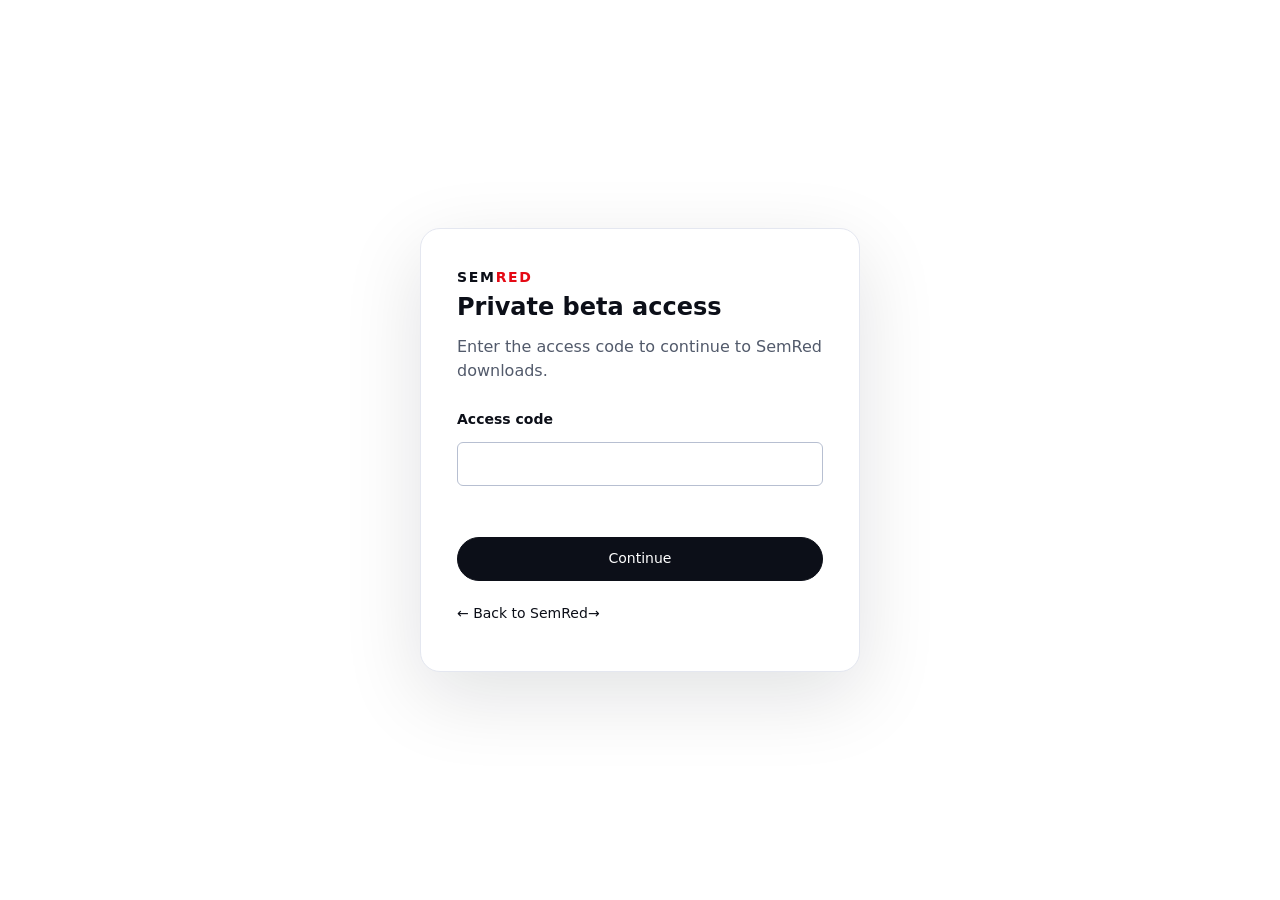
==== commit c3ff431c: "feat: add GitHub Pages beta access gate" ====
--- a/download/index.html
+++ b/download/index.html
@@ -5,6 +5,7 @@
   <meta name="viewport" content="width=device-width, initial-scale=1.0" />
   <meta name="color-scheme" content="light dark" />
   <title>Download SemRed</title>
+  <script src="../access/access.js"></script>
   <link href="../app.css?v=contour-2" rel="stylesheet" />
   <link href="../styles.css?v=contour-2" rel="stylesheet" />
   <link href="../motion.css?v=contour-1" rel="stylesheet" />
--- a/styles.css
+++ b/styles.css
@@ -1121,13 +1121,7 @@
     min-width: var(--control-height);
     min-height: var(--control-height);
   }
-  #navSignIn {
-    grid-area: 3 / 3;
-    justify-self: end;
-    min-height: var(--control-height);
-    white-space: nowrap;
-  }
-  .nav[data-nav-ready="true"][data-nav-open="false"] :is(.nav-links, #navTheme, #navSignIn) {
+  .nav[data-nav-ready="true"][data-nav-open="false"] :is(.nav-links, #navTheme) {
     display: none;
   }
   .nav[data-nav-open="true"] .nav-menu-icon {
